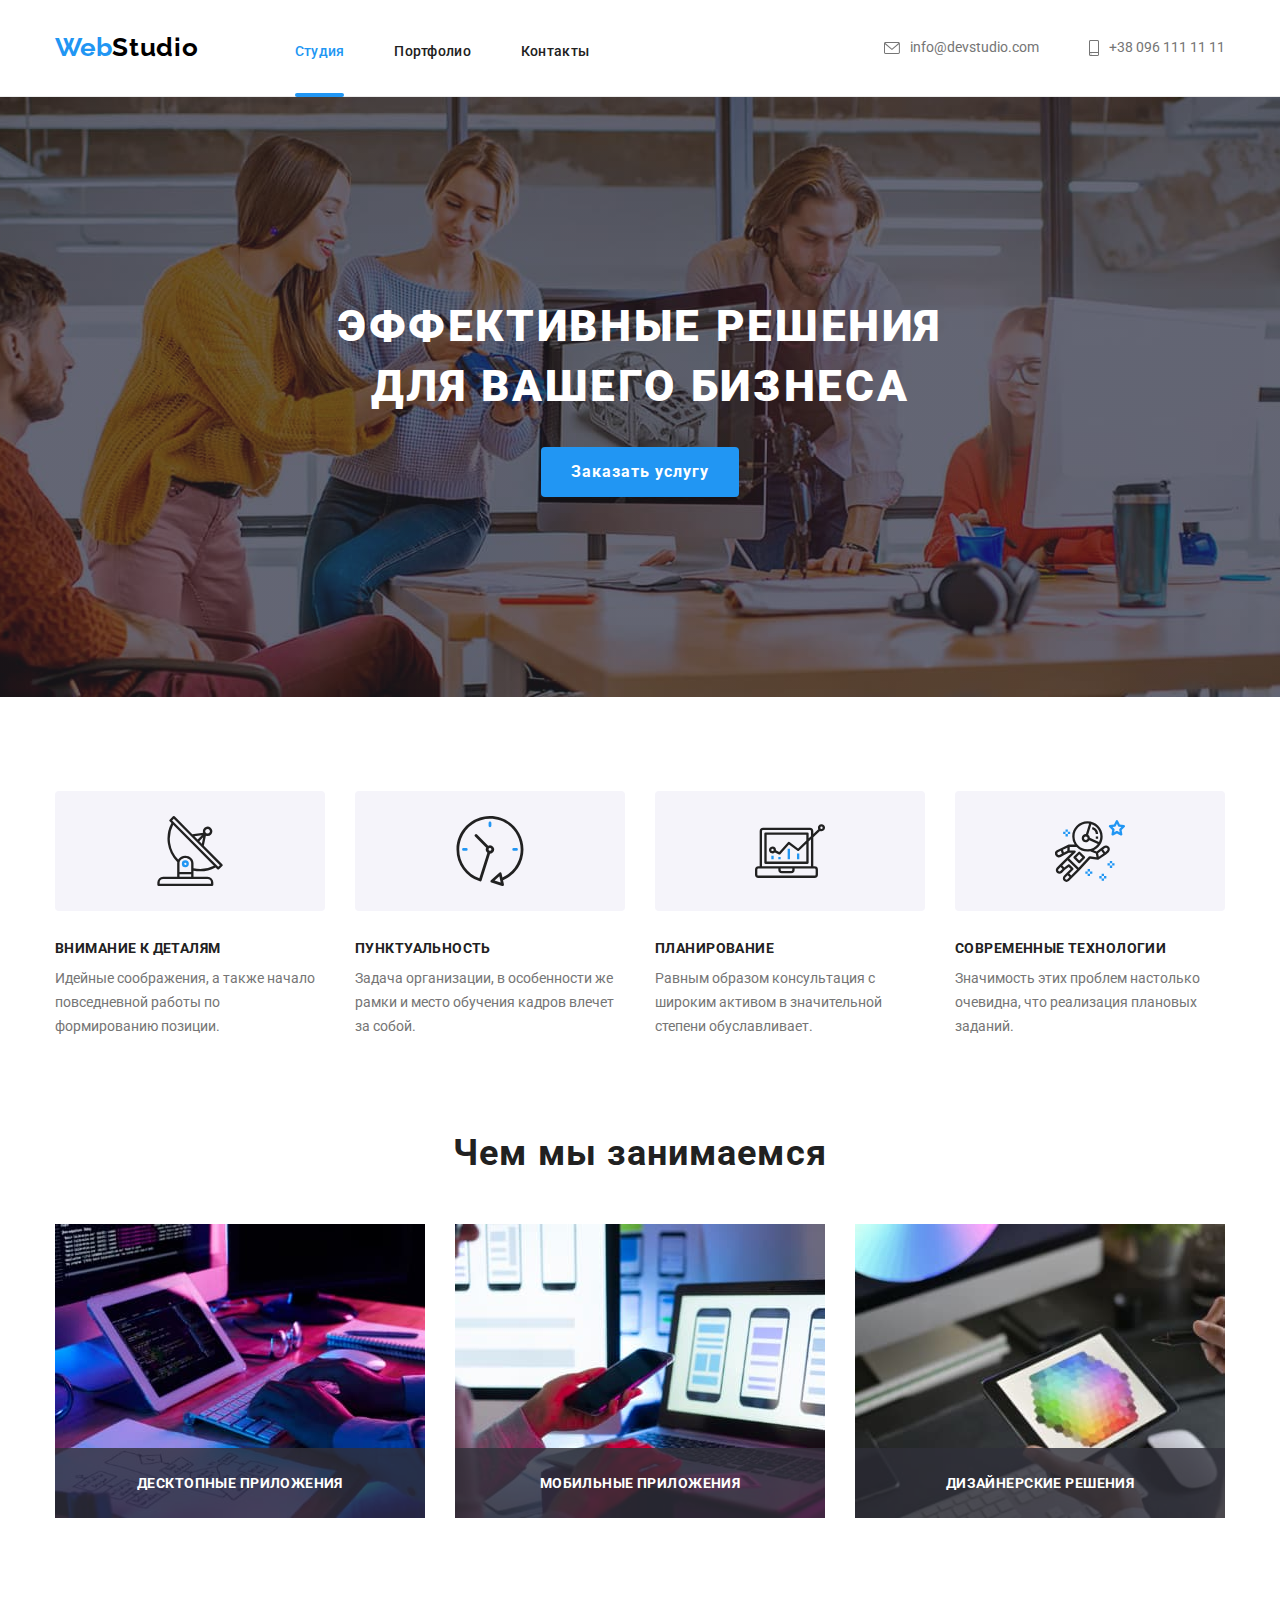
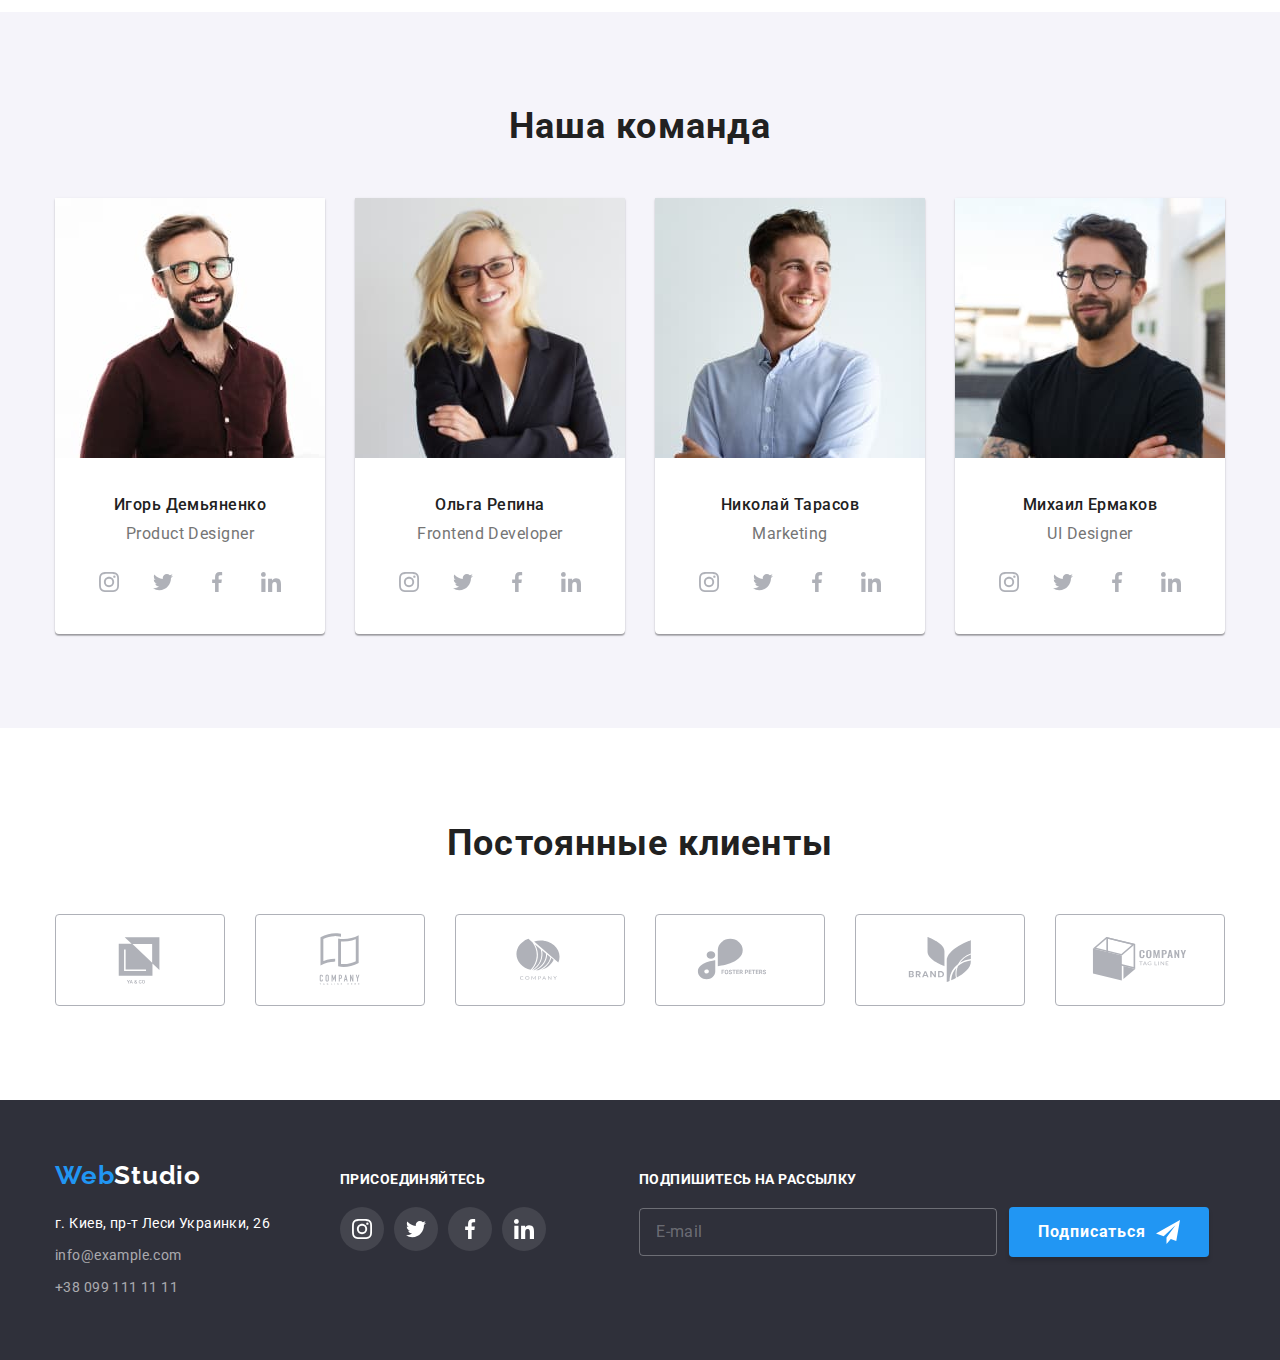
==== index.html @ b368ac1f "copy project" ====
<!DOCTYPE html>
<html lang="ru">
  <head>
    <meta charset="UTF-8" />
    <meta http-equiv="X-UA-Compatible" content="IE=edge" />
    <meta name="viewport" content="width=device-width, initial-scale=1.0" />
    <title>Студия</title>
    <link rel="preconnect" href="https://fonts.gstatic.com">
    <link href="https://fonts.googleapis.com/css2?family=Raleway:wght@700&family=Roboto:wght@400;500;700;900&display=swap" rel="stylesheet">
    <link rel="stylesheet" href="https://cdnjs.cloudflare.com/ajax/libs/modern-normalize/1.0.0/modern-normalize.css">
    <link rel="stylesheet" href="./css/styles.css"/>
  </head>
  <body>
    <!--site header-->
    <header class="page-header">
      <div class="container">
        <nav>
        <a class="logo-header" href="/">Web<span class="logo2">Studio</span></a>

        <ul class="list-pr list menu">
          <li class="menu-item"><a class="class-nav current" href="/">Студия</a></li>
          <li class="menu-item"><a class="class-nav" href="./portfolio.html">Портфолио</a></li>
          <li class="menu-item"><a class="class-nav" href="">Контакты</a></li>
        </ul>
        </nav>
        <ul class="list contacts menu">
          <li class="mail">
          <a class="link contacs-link-icon" href="mailto:info@devstudio.com">
            <svg class="mail-icon" width="16" height="12">
              <use href="./images/sprite.svg#icon-envelope"> </use>
            </svg>
            info@devstudio.com</a>
          </li>
          <li>
          <a class="link contacs-link-icon" href="tel:+380961111111">
            <svg class="tel-icon" width="10" height="16">
              <use href="./images/sprite.svg#icon-phone"> </use>
            </svg>
            +38 096 111 11 11</a>
          </li>
        </ul>
      </div>
    </header>

    <main>
      <section class="main-section">
        
        <div class="container main-title">
            <h1 class="page-title">Эффективные решения для вашего бизнеса</h1>
            <button data-modal-open class="btn" type="button" >Заказать услугу</button>
        </div>

      </section>

      <!--features-->
      <section class="section">
        <div class="container">
          <h2 class="visually-hidden">hidden header</h2>
          <ul class="list features-list">
            <li class="features-list-element">
                  <div class="features-icons">
                    <svg class="features-icons-svg">
                      <use href="./images/sprite.svg#icon-antenna"></use>
                    </svg>
                  </div>      
              <h3 class="features-title">Внимание к деталям</h3>
              <p class="features-title-dscr">
               Идейные соображения, а также начало повседневной работы по
               формированию позиции.
              </p>
            </li>
            <li class="features-list-element">
                  <div class="list features-icons">
                    <svg class="features-icons-svg">
                      <use href="./images/sprite.svg#icon-clock"></use>
                    </svg>
                  </div> 
              <h3 class="features-title">Пунктуальность</h3>
              <p class="features-title-dscr">
                Задача организации, в особенности же рамки и место обучения кадров
                влечет за собой.
              </p>
            </li>
            <li class="features-list-element">
                  <div class="list features-icons">
                    <svg class="features-icons-svg">
                      <use href="./images/sprite.svg#icon-diagram"></use>
                    </svg>
                  </div> 
              <h3 class="features-title">Планирование</h3>
              <p class="features-title-dscr">
                Равным образом консультация с широким активом в значительной
                степени обуславливает.
              </p>
            </li>
            <li class="features-list-element">
                  <div class="list list features-icons">
                    <svg class="features-icons-svg">
                      <use href="./images/sprite.svg#icon-astronaut"></use>
                    </svg>
                  </div> 
              <h3 class="features-title">Современные технологии</h3>
              <p class="features-title-dscr">
                Значимость этих проблем настолько очевидна, что реализация
                плановых заданий.
              </p>
            </li>
          </ul>
        </div>
      </section>

      <!-- #our work -->
      <section class="section-work">
        <div class="container">
          <h2 class="section-title work-title">Чем мы занимаемся</h2>
          <ul class="list about-work">
            <li class="list-work">
            <div class="thumb">
            <img class="work-p"
                src="./images/box1.jpg"
                width="370"
                height="294"
                alt="web разработка"
              />
              <div class="label-work">
              <p class="label">Десктопные приложения</p>
              </div>
            </div>
            </li>
            <li class="list-work">
              <div class="thumb">
              <img
                src="./images/box2.jpg"
                width="370"
                height="294"
                alt="оптимизация сайта под моб. устроиства"
              />
              <div class="label-work">
              <p class="label">Мобильные приложения</p>
              </div>
            </div>
            </li>
            <li class="list-work">
              <div class="thumb">
              <img
                src="./images/box3.jpg"
                width="370"
                height="294"
                alt="web дизайн"
              />
              <div class="label-work">
              <p class="label">Дизайнерские решения</p>
              </div>
              </div>  
            </li>
          </ul>
        </div>  
      </section>

      <!-- our team-->
      <section class="bgn-team section">
        <div class="container">
        <h2 class="section-title team-name">Наша команда</h2>
        <ul class="list team">
          <li class="team-list border-team">
            <img
              src="./images/img.jpg"
              width="270"
              height="260"
              alt="Игорь Демьяненко Product Designer"
            />
            <div class="team-position">
              <h3 class="team-item-name" >Игорь Демьяненко</h3>
              <p class="team-item-position">Product Designer</p>
              <ul class="list social-icon">
                <li class="social-icons-item">
                  <a href="" class="social-icons-link" target="_blank" rel="noopener noreferrer">
                    <svg class="social-icons-svg">
                      <use href="./images/sprite.svg#icon-instagram"></use>
                    </svg>
                  </a>
                </li>
                <li class="social-icons-item">
                 <a href="" class="social-icons-link" target="_blank" rel="noopener noreferrer">
                   <svg class="social-icons-svg">
                     <use href="./images/sprite.svg#icon-twitter"></use>
                   </svg>
                 </a>
                </li>
                <li class="social-icons-item">
                 <a href="" class="social-icons-link" target="_blank" rel="noopener noreferrer">
                   <svg class="social-icons-svg">
                     <use href="./images/sprite.svg#icon-facebook"></use>
                   </svg>
                 </a>
                </li>
                <li class="social-icons-item">
                 <a href="" class="social-icons-link" target="_blank" rel="noopener noreferrer">
                   <svg class="social-icons-svg">
                     <use href="./images/sprite.svg#icon-linkedin"></use>
                   </svg>
                 </a>
                </li>
               </ul>
            </div>  
          </li>
          <li class="team-list border-team">
            <img
              src="./images/img1.jpg"
              width="270"
              height="260"
              alt="Ольга Репина Frontend Developer"
            />
            <div class="team-position">
              <h3 class="team-item-name">Ольга Репина</h3>
              <p class="team-item-position">Frontend Developer</p>
              <ul class="list social-icon">
                <li class="social-icons-item">
                  <a href="" class="social-icons-link" target="_blank" rel="noopener noreferrer">
                    <svg class="social-icons-svg">
                      <use href="./images/sprite.svg#icon-instagram"></use>
                    </svg>
                  </a>
                </li>
                <li class="social-icons-item">
                 <a href="" class="social-icons-link" target="_blank" rel="noopener noreferrer">
                   <svg class="social-icons-svg">
                     <use href="./images/sprite.svg#icon-twitter"></use>
                   </svg>
                 </a>
                </li>
                <li class="social-icons-item">
                 <a href="" class="social-icons-link" target="_blank" rel="noopener noreferrer">
                   <svg class="social-icons-svg">
                     <use href="./images/sprite.svg#icon-facebook"></use>
                   </svg>
                 </a>
                </li>
                <li class="social-icons-item">
                 <a href="" class="social-icons-link" target="_blank" rel="noopener noreferrer">
                   <svg class="social-icons-svg">
                     <use href="./images/sprite.svg#icon-linkedin"></use>
                   </svg>
                 </a>
                </li>
               </ul>
            </div>
          </li>
          <li class="team-list border-team">
            <img
              src="./images/img2.jpg"
              width="270"
              height="260"
              alt="Николай Тарасов Marketing"
            />
            <div class="team-position">
              <h3 class="team-item-name">Николай Тарасов</h3>
              <p class="team-item-position">Marketing</p>
              <ul class="list social-icon">
                <li class="social-icons-item">
                  <a href="" class="social-icons-link" target="_blank" rel="noopener noreferrer">
                    <svg class="social-icons-svg">
                      <use href="./images/sprite.svg#icon-instagram"></use>
                    </svg>
                  </a>
                </li>
                <li class="social-icons-item">
                 <a href="" class="social-icons-link" target="_blank" rel="noopener noreferrer">
                   <svg class="social-icons-svg">
                     <use href="./images/sprite.svg#icon-twitter"></use>
                   </svg>
                 </a>
                </li>
                <li class="social-icons-item">
                 <a href="" class="social-icons-link" target="_blank" rel="noopener noreferrer">
                   <svg class="social-icons-svg">
                     <use href="./images/sprite.svg#icon-facebook"></use>
                   </svg>
                 </a>
                </li>
                <li class="social-icons-item">
                 <a href="" class="social-icons-link" target="_blank" rel="noopener noreferrer">
                   <svg class="social-icons-svg">
                     <use href="./images/sprite.svg#icon-linkedin"></use>
                   </svg>
                 </a>
                </li>
               </ul>
            </div>  
          </li>
          <li class="team-list border-team">
            <img
              src="./images/img3.jpg"
              width="270"
              height="260"
              alt="Михаил Ермаков UI Designer"
            />
            <div class="team-position">
              <h3 class="team-item-name">Михаил Ермаков</h3>
              <p class="team-item-position" >UI Designer</p>
              <ul class="list social-icon">
                <li class="social-icons-item">
                  <a href="" class="social-icons-link" target="_blank" rel="noopener noreferrer">
                    <svg class="social-icons-svg">
                      <use href="./images/sprite.svg#icon-instagram"></use>
                    </svg>
                  </a>
                </li>
                <li class="social-icons-item">
                 <a href="" class="social-icons-link" target="_blank" rel="noopener noreferrer">
                   <svg class="social-icons-svg">
                     <use href="./images/sprite.svg#icon-twitter"></use>
                   </svg>
                 </a>
                </li>
                <li class="social-icons-item">
                 <a href="" class="social-icons-link" target="_blank" rel="noopener noreferrer">
                   <svg class="social-icons-svg">
                     <use href="./images/sprite.svg#icon-facebook"></use>
                   </svg>
                 </a>
                </li>
                <li class="social-icons-item">
                 <a href="" class="social-icons-link" target="_blank" rel="noopener noreferrer">
                   <svg class="social-icons-svg">
                     <use href="./images/sprite.svg#icon-linkedin"></use>
                   </svg>
                 </a>
                </li>
               </ul> 
            </div> 
          </li>
        </ul>
      </div>  
      </section>
      <!--regular customers-->
      <section class="section">
        <div class="container">
          <h4 class="clients-header">Постоянные клиенты</h4>
          <ul class="list customer-icons">
            <li class="customer-icons-item">
              <a href="" class="customer-icons-link" target="_blank" rel="noopener noreferrer">
                <svg class="customer-icons-svg">
                  <use href="./images/sprite.svg#icon-client1"></use>
                </svg>
              </a>
            </li>
            <li class="customer-icons-item">
             <a href="" class="customer-icons-link" target="_blank" rel="noopener noreferrer">
               <svg class="customer-icons-svg">
                 <use href="./images/sprite.svg#icon-client2"></use>
               </svg>
             </a>
            </li>
            <li class="customer-icons-item">
             <a href="" class="customer-icons-link" target="_blank" rel="noopener noreferrer">
               <svg class="customer-icons-svg">
                 <use href="./images/sprite.svg#icon-client3"></use>
               </svg>
             </a>
            </li>
            <li class="customer-icons-item">
             <a href="" class="customer-icons-link" target="_blank" rel="noopener noreferrer">
               <svg class="customer-icons-svg">
                 <use href="./images/sprite.svg#icon-client4"></use>
               </svg>
             </a>
            </li>
            <li class="customer-icons-item">
              <a href="" class="customer-icons-link" target="_blank" rel="noopener noreferrer">
                <svg class="customer-icons-svg">
                  <use href="./images/sprite.svg#icon-client5"></use>
                </svg>
              </a>
             </li>
             <li class="customer-icons-item">
              <a href="" class="customer-icons-link" target="_blank" rel="noopener noreferrer">
                <svg class="customer-icons-svg">
                  <use href="./images/sprite.svg#icon-client6"></use>
                </svg>
              </a>
             </li>
           </ul>
        </div>
      </section>
    </main>

    <footer class="bgn conteiner-footer">
    <div class="container footer-position">
      <div class="container-adress">
        <a class="logo" href="./">Web<span class="logo-footer">Studio</span></a>
        <address class="address address-footer">
          <p class="adress-team">г. Киев, пр-т Леси Украинки, 26</p>
          <ul class="list contacts-item" >
            <li class="mail-footer">
              <a class="link contacts-footer" href="mailto:info@example.com">info@example.com</a>
            </li>
            <li>
              <a class="link contacts-footer" href="tel:+380991111111">+38 099 111 11 11</a>
            </li>  
          </ul>
        </address>
      </div>
      <div class="social-footer-class">
        <h5 class="titel-social-footer">присоединяйтесь</h5>
        <ul class="list footer-social-icons">
          <li class="footer-icons-item">
            <a href="" class="social-footer" target="_blank" rel="noopener noreferrer">
              <svg class="footer-icons">
                <use href="./images/sprite.svg#icon-instagram"></use>
              </svg>
            </a>
          </li>
          <li class="footer-icons-item">
           <a href="" class="social-footer" target="_blank" rel="noopener noreferrer">
             <svg class="footer-icons">
               <use href="./images/sprite.svg#icon-twitter"></use>
             </svg>
           </a>
          </li>
          <li class="footer-icons-item">
           <a href="" class="social-footer" target="_blank" rel="noopener noreferrer">
             <svg class="footer-icons">
               <use href="./images/sprite.svg#icon-facebook"></use>
             </svg>
           </a>
          </li>
          <li class="footer-icons-item">
           <a href="" class="social-footer" target="_blank" rel="noopener noreferrer">
             <svg class="footer-icons">
               <use href="./images/sprite.svg#icon-linkedin"></use>
             </svg>
           </a>
          </li>
        </ul>  
      </div>
      <div class="mailing-position">
        <h6 class="mailing-titel">Подпишитесь на рассылку</h6>
        <form class="mailing-form" action="">
            <input class="mailing-input" type="email" name="modal-input-mail" id="email" placeholder="E-mail">
          <button class="mailing-button" type="submit">Подписаться
            <svg class="mailing-button-icon" >
              <use href="./images/symbol-defs.svg#icon-icon-send" ></use>
            </svg>
          </button>
        </form>
      </div>
      
    </div>
    </footer>

    <!-- модальное окно -->
    <div data-modal class="backdrop is-hidden">
      <div class="modal">
        <button data-modal-close class="botton-close">
          <svg class="icon-modal-close">
            <use href="./images/sprite-modal.svg#icon-close " ></use>
          </svg>
        </button>

        <form class="modal-form" action="#" method="POST" autocomplete="off">
          <h4 class="modal-title">Оставьте свои данные, мы вам перезвоним</h4>

          
          <label class="modal-label" for="name">Имя</label>
          <div class="modal-input-thumb"> 
              <input class="modal-input" type="text" name="modal-input-name" id="name" placeholder=" " />
                  <svg class="modal-icon" width="18" height="18">
                      <use href="./images/sprite-modal.svg#icon-person-modal"></use>
                  </svg>
          </div>
          
          
          <label class="modal-label" for="phone">Телефон</label>
          <div class="modal-input-thumb">  
              <input class="modal-input" type="tel" name="modal-input-phone" id="phone" placeholder=" " />
                  <svg class="modal-icon" width="18" height="18">
                      <use href="./images/sprite-modal.svg#icon-phone-modal"></use>
                  </svg>
          </div>

          
          <label class="modal-label" for="mail">Почта</label>
          <div class="modal-input-thumb">  
              <input class="modal-input" type="email" name="modal-input-mail" id="email" placeholder=" " />
                  <svg class="modal-icon" width="18" height="18">
                      <use href="./images/sprite-modal.svg#icon-email-modal"></use>
                  </svg>
          </div>
          
          <label class="modal-label" for="coment">Комментарий</label>
          <textarea class="modal-input modal-coment-text-area" name="modal-text-area-text" id="coment" placeholder="Введите текст"></textarea>

          <div class="checkbox-wrap">
              
              <label class="modal-label-checkbox">
                  <input class="checkbox-place" type="checkbox" name="checkbox-value" />
                  <span class="checkbox-icon-wrap">
                      <svg class="checkbox-icon" width="16" height="15">
                          <use href="./images/sprite-modal.svg#icon-vector-modal"></use>
                      </svg>
                  </span>
                  
                  Соглашаюсь с рассылкой и принимаю 
                  <a class="modal-link" href="#">Условия договора</a>
              </label>
          </div>
          
          <button class="btn modal-submit-btn" type="submit">Отправить</button>
      </form>
<!--
        <form class="form">
          <h4 class="name-modal name-modal-item">Оставьте свои данные, мы вам перезвоним</h4>
        <div class="form-field">
          <label class="form-label" for="name">Имя</label>
          <span class="icon-modal-position">
          <svg class="icon-modal">
            <use href="./images/sprite-modal.svg#icon-person-modal"></use>
          </svg>
          </span>
          <input class="form-input" type="text" name="name">
        </div>

        <div class="form-field">
          <label class="form-label" for="tel">Телефон</label>
          <span class="icon-modal-position">
            <svg class="icon-modal">
              <use href="./images/sprite-modal.svg#icon-phone-modal"></use>
            </svg>
            </span>
          <input class="form-input" type="tel" name="tel">
        </div>  

        <div class="form-field">
          <label class="form-label" for="email">Почта</label>
            <svg class="icon-modal">
              <use href="./images/sprite-modal.svg#icon-email-modal"></use>
            </svg>
          <input class="form-input" type="email" name="email">
        </div>  

        <div class="form-field form-field-coment">
          <label  class="form-label" for="">Комментарий</label>
          <textarea class="form-input-coment" name="comment" id="comment" cols="30" rows="10" placeholder="Введите текст"></textarea>
        </div>  
        
        <div class="form-field-checkbox">
          <label class="checkbox-label">
          <input class="checkbox" type="checkbox" name="">
          <span class="icon-checkbox">
            <svg class="icon-vector">
              <use href="./images/sprite-modal.svg#icon-Vector-modal"></use>
            </svg>
          </span>
          Соглашаюсь с рассылкой и принимаю <a class="global" href=""> Условия договора </a>
        </label>
        </div>  
          
        <div class="button-modal-position">
          <button class="button-modal" type="submit">Отправить</button>
        </div>  
        </form>
        -->
      </div>
    </div>
    <script src="./js/modal.js"></script>
  </body>
</html>
---- css/styles.css ----
:root {
    --main-text-cl: #212121;
    --accent-cl: #2196F3;
    --grey-dg-text: #757575;
    --title-cl: #FFFFFF;
    --dark-dg: #2F303A;
    --second-bg: #F5F4FA;
    --logo-font: 'Raleway', sans-serif;
    --main-font: 'Roboto', sans-serif;
    --margin-card: 30px;
    --border-color: #EEEEEE;
    --background-main: #C4C4C4;
    --background-maim-color: rgba(47, 48, 58, 0.4);

}

h1, 
h2, 
h3,
h4,
h5,
h6,
p, 
ul   
{
    margin: 0;
    padding: 0;
}

a {
    text-decoration: none;
}

body {
    font-family: var(--main-font);
    font-size: 14px;
    line-height: 1.71;
    color: var(--grey-dg-text)
}

/*hidden header h2*/
.visually-hidden {
    position: absolute;
    clip: rect(1px 1 px 1px 1px);
    clip: rect(1px, 1px 1px, 1px);
    border: 0;
    height: 1px;
    width: 1px;
    overflow: hidden;
}

/* page container */
.container {
    width: 1200px;
    padding-left: 15px;
    padding-right: 15px;
    margin-left: auto;
    margin-right: auto;
}

/* page logo*/
.logo {
    text-decoration: none;
    font-family: var(--logo-font);
    font-weight: bold;
    font-size: 26px;
    line-height: 1.19;
    letter-spacing: 0.03em;
    color: var(--accent-cl);
}

.logo2 {
    font-family: var(--logo-font);
    font-weight: bold;
    font-size: 26px;
    line-height: 1.19;
    letter-spacing: 0.03em;
    color: #000000;
}

/* stying site navigation */
.class-nav {
    color: inherit;
    text-decoration: none;
    font-family: var(--main-font);
    font-weight: 500;
    line-height: 1.14px;
    letter-spacing: 0.02em;
    color: var(--main-text-cl);
    transition-duration: 250ms;
    transition-timing-function: cubic-bezier(0.4, 0, 0.2, 1);
}

.class-nav:hover,
.class-nav:focus {
    color: var(--accent-cl)
}

.current {
    color: var(--accent-cl)
}
.link {
    color: inherit;
    text-decoration: none;
    transition-duration: 250ms;
    transition-timing-function: cubic-bezier(0.4, 0, 0.2, 1);
}

.link:hover,
.link:focus {
    color: var(--accent-cl)
}

.list {
    list-style: none;
}

.address {
    font-style: inherit;
    margin-top: 20px;
}

/* first page button "Заказать услугу" */
.btn {
  /* bg */
    background: var(--accent-cl);
    box-shadow: 0px 4px 4px rgba(0, 0, 0, 0.15);
    border-radius: 4px;
    font-family: var(--main-font);
    font-style: normal;
    font-weight: bold;
    font-size: 16px;
    line-height: 1.87;
    border: none;
    letter-spacing: 0.06em;
    padding: 10px 30px;
    color: var(--title-cl);
    cursor: pointer;
    border: 0;
}

/* dark background pages */
.bgn {
    background-color: var(--dark-dg);
    width: auto;
    height: auto;
}

/* main section */
.main-section {
    background-color: var(--background-main);
    background-image: linear-gradient(to right, var(--background-maim-color), var(--background-maim-color)), url("../images/img-main.jpeg");
    background-repeat: no-repeat;
    background-position: center;
    text-align: center;
}

.main-title {
    height: 600px;
    max-width: 1600px;
    margin-left: auto;
    margin-right: auto;
    display: flex;
    flex-direction: column;
    justify-content: center;
    align-items: center;
    padding-left: 15px;
    padding-right: 15px;
}

.page-title {
    margin-right: auto;
    margin-left: auto;
    margin-top: 0px;
    margin-bottom: 30px;
    max-width: 696px;
    font-family: var(--main-font);
    font-weight: 900;
    font-size: 44px;
    line-height: 1.36;
    letter-spacing: 0.06em;
    text-transform: uppercase;
    color: var(--title-cl);
}

/* модальное окно */
.backdrop {
    position: fixed;
    top: 0;
    left: 0;
    width: 100%;
    height: 100%;
    background-color: rgba(0, 0, 0, 0.2);

    transition-duration: 250ms;
    transition-timing-function: cubic-bezier(0.4, 0, 0.2, 1);
}

.is-hidden {
    visibility: hidden;
    opacity: 0;
    pointer-events: none;

} 


.modal {
    position: absolute;
    width: 528px;
    height: 581px;
    top: 50%;
    left: 50%;
    transform: translate(-50%, -50%);
    background-color: var(--title-cl);
    padding: 40px;

    box-shadow: 0px 1px 3px rgba(0, 0, 0, 0.12), 0px 1px 1px rgba(0, 0, 0, 0.14), 0px 2px 1px rgba(0, 0, 0, 0.2);
    border-radius: 4px;

} 

.botton-close {
    position: absolute;
    top: 8px;
    right: 8px;
    padding: 0;  
    background-color: transparent;

    display: flex;
    align-items: center;
    justify-content: center;
    width: 30px;
    height: 30px;
    border: 1px solid rgba(0, 0, 0, 0.1);
    border-radius: 50%;
}

.icon-modal-close {
    width: 18px;
    height: 18px;
}

.doing {
    width: auto;
    height: 386px;
    padding-left: 0px;
    padding-right: 0px;
    margin-left: auto;
    margin-right: auto;
}

/* our work */
.section-work {
    padding-bottom: 94px;
}

.about-work {
    display: flex;
    flex-wrap: wrap;
    margin-left: -30px;
    margin-top: -30px;
}

.list-work {
    display: block;
    margin-left: 30px;
    margin-top: 30px;
    flex-basis: calc((100% - 3 *30px) / 3);
}

/*  */
.section-title {
    text-align: center;
    margin-bottom: 50px;
    font-family: var(--main-font);
    font-weight: bold;
    font-size: 36px;
    line-height: 1.16;
    letter-spacing: 0.03em;
    color: var(--main-text-cl);
}

.team {
    display: flex;
    flex-wrap: wrap;
    margin-left: -30px;
}

.team-list {
    margin-left: 30px;
    flex-basis: calc((100% - 4 * 30px) / 4);
}

.bgn-team {
    background-color: var(--second-bg); 
}

.social-icon {
    display: inline-flex;
}

.social-icons-svg {
    width: 20px;
    height: 20px;
    fill: #AFB1B8;
    transition-duration: 250ms;
    transition-timing-function: cubic-bezier(0.4, 0, 0.2, 1);
}

.social-icons-link {
    display: flex;
    align-items: center;
    justify-content: center;
    width: 44px;
    height: 44px;
    border-radius: 50%;
    background-color: var(--title-cl);
    transition-duration: 250ms;
    transition-timing-function: cubic-bezier(0.4, 0, 0.2, 1);
}

.social-icons-link:hover,
.social-icons-link:focus {
    background-color: var(--accent-cl);
}

.social-icons-link:hover .social-icons-svg,
.social-icons-link:focus .social-icons-svg {
    fill: var(--title-cl);
}

.social-icons-item:not(:last-child) {
    margin-right: 10px;
}

.team-item-name {
    margin-bottom: 10px;
    font-family: var(--main-font);
    font-weight: 500;
    font-size: 16px;
    line-height: 1.18;
    letter-spacing: 0.03em;
    color: var(--main-text-cl);
}

.team-item-position {
    margin-bottom: 16px;
    font-family: var(--main-font);
    font-weight: normal;
    font-size: 16px;
    line-height: 1.18;
    letter-spacing: 0.03em;
}

.team-position {
    padding: 30px 32px;
    text-align: center;
}

.border-team {
    text-align: center;
    background: var(--title-cl);
    box-shadow: 0px 1px 3px rgba(0, 0, 0, 0.12), 0px 1px 1px rgba(0, 0, 0, 0.14), 0px 2px 1px rgba(0, 0, 0, 0.2);
    border-radius: 0px 0px 4px 4px;
}

/*regular customers*/
.clients-header {
    margin-bottom: 50px;
    font-family: var(--main-font);
    font-weight: bold;
    font-size: 36px;
    line-height: 42px;
    text-align: center;
    letter-spacing: 0.03em;
    color: var(--main-text-cl);
}

.customer-icons {
    display: inline-flex;
}

.customer-icons-item:not(:last-child) {
    margin-right: 30px;
}

.customer-icons-link:hover .customer-icons-svg,
.customer-icons-link:focus .customer-icons-svg {
    fill: var(--accent-cl);
}

.customer-icons-link:hover,
.customer-icons-link:focus {
    border: 1px solid var(--accent-cl);
    border-radius: 4px;
}

.customer-icons-link {
    display: flex;
    align-items: center;
    justify-content: center;
    width: 170px;
    height: 92px;
   
    border: 1px solid #AFB1B8;
    box-sizing: border-box;
    border-radius: 4px;
    transition-duration: 250ms;
    transition-timing-function: cubic-bezier(0.4, 0, 0.2, 1);
}

.customer-icons-svg {
    width: 106px;
    height: 60px;
    fill: #AFB1B8;
    transition-duration: 250ms;
    transition-timing-function: cubic-bezier(0.4, 0, 0.2, 1);
}

.dark-bg {
    background-color: var(--dark-dg);
}

.logo-footer {
    font-family: var(--logo-font);
    font-weight: bold;
    font-size: 26px;
    line-height: 1.19;
    letter-spacing: 0.03em;
    color: var(--title-cl);
}

.address-footer {
    font-weight: normal;
    line-height: 1.71;
    letter-spacing: 0.03em;
    color: var(--title-cl);
}

.adress-team {
    margin-bottom: 8px;
}

.contacts-footer {
    line-height: 1.71;
    letter-spacing: 0.03em;
    color: rgba(255, 255, 255, 0.6)
}

.social-footer:hover,
.social-footer:focus {
background-color: var(--accent-cl);
border-radius: 50%;
}

.mail-footer {
    margin-bottom: 8px;
}

.mail-icon {
    fill: currentColor;
    margin-right: 10px;
    
}

.contacts-item {
    display: inline;
    margin-left: 0px;
    margin-top: 8px;
}

.contacs-link-icon {
    display: flex;
    align-items: center;
}

.tel-icon {
    fill: currentColor;
    margin-right: 10px;
}

/*footer social*/
.titel-social-footer {
    font-family: var(--main-font);
    margin-bottom: 20px;
    font-weight: bold;
    font-size: 14px;
    line-height: 16px;
    letter-spacing: 0.03em;
    text-transform: uppercase;

    color: var(--title-cl);
}

.social-footer-class {
    margin-right: 93px;
}
.social-footer {
    display: flex;
    align-items: center;
    justify-content: center;
    width: 44px;
    height: 44px;
    border-radius: 50%;
    background-color: rgba(255, 255, 255, 0.1);
    transition-duration: 250ms;
    transition-timing-function: cubic-bezier(0.4, 0, 0.2, 1);
}

.social-footer:hover {
    background-color: var(--accent-cl);
}

.social-footer:hover .footer-icons,
.social-footer:focus .social-icons {
    fill: var(--title-cl);
}

.footer-social-icons {
    display: inline-flex;
}

.footer-icons-item:not(:last-child) {
    margin-right: 10px;
}

.footer-icons {
    width: 20px;
    height: 20px;
    fill: var(--title-cl);
}

.price {
    font-family: var(--main-font);
    font-weight: bold;
    font-size: 18px;
    line-height: 2;
    letter-spacing: 0.06em;
    color: var(--main-text-cl);
}

.list-p {
    font-family: var(--main-font);
    font-weight: normal;
    font-size: 16px;
    line-height: 1.87;
    letter-spacing: 0.03em;
    color: var(--grey-dg-text);
}

/* page portfolio*/

/* Buttons: page "Portfolio"*/
.btn-page-two {
    display: flex;
    margin-bottom: 50px;
    padding-left: 0px;
    justify-content: center;
}
 
.btn-filter {
    padding: 6px 22px;
    font-family: var(--main-font);
    font-weight: 500;
    font-size: 16px;
    line-height: 1.62;
    text-align: center;
    background-color: var(--second-bg);
    color: var(--main-text-cl);
    border: none;
    outline: none;
    border-radius: 4px;
    transition-duration: 250ms;
    transition-timing-function: cubic-bezier(0.4, 0, 0.2, 1);
}

.btn-filter:hover,
.btn-filter:focus {
    color: var(--title-cl);
    background-color: var(--accent-cl);
    cursor: pointer;
    box-shadow: 0px 3px 1px rgba(0, 0, 0, 0.1), 0px 1px 2px rgba(0, 0, 0, 0.08), 0px 2px 2px rgba(0, 0, 0, 0.12);
    filter: drop-shadow(0px 4px 4px rgba(0, 0, 0, 0.25));
}

.btn-item:not(:last-child) {
    margin-right: 8px;
}

/* navugation site menu */

.page-header {
    padding-top: 32px;
    padding-bottom: 32px;
    border-bottom: 1px solid #ECECEC;
}

.page-header .container {
    display: flex;
    align-items: center;
    justify-content: space-between;
}

.logo-header {
    display: inline-block;
    margin-right: 93px;

    text-decoration: none;
    font-family: var(--logo-font);
    font-weight: bold;
    font-size: 26px;
    line-height: 1.19;

    color: var(--accent-cl);
}

.menu {
    display: inline-flex;
}

.menu-item:not(:last-child) {
    margin-right: 50px;
}

.mail {
    margin-right: 50px;
}

.section {
    padding-top: 94px;
    padding-bottom: 94px;
}

/* portfolio list */
.card-set {
    display: flex;
    flex-wrap: wrap;
    margin-left: -30px;
    margin-top: -30px;
  }
.shadow {
    display: block;
    transition-duration: 250ms;
    transition-timing-function: cubic-bezier(0.4, 0, 0.2, 1);
}
.shadow:hover,
.shadow:focus
 {
    box-shadow: 0px 1px 1px rgba(0, 0, 0, 0.12), 0px 4px 4px rgba(0, 0, 0, 0.06), 1px 4px 6px rgba(0, 0, 0, 0.16);
  }

.item {
    margin-left: 30px;
    margin-top: 30px;
    flex-basis: calc((100% - 3 *30px) / 3);
  } 

.galery-list-container {
    padding: 20px 24px;
    background: var(--title-cl);
    border: 1px solid var(--border-color);
    box-sizing: border-box;
}

.img {
    display: block;
    max-width: 100%;
    height: auto;
}   

.conteiner-footer {
    padding-top: 60px;
    padding-bottom: 60px;
}
.container-adress {
    margin-right: 70px;
}

.footer-position {
    display: flex;
    align-items: baseline;
}

.flex {
    display: flex;
    justify-content: start;
}

/*features*/
.features-list {
    display: flex;
    padding-left: 0px;
  }
.features-list > .features-list-element:not(:last-child) {
    flex-basis: calc((100% - 4 * var(--margin-card)) / 4);
    margin-right: var(--margin-card);
  }

  .features-title {
    font-family: var(--main-font);
    font-style: bold;
    min-width: 270px;
    margin-top: 30px;
    margin-bottom: 10px;
    font-size: 14px;
    line-height: 1.14;
    letter-spacing: 0.03em;
    text-transform: uppercase;
    color: var(--main-text-cl);
  }
  .features-title-dscr {
    min-width: 270px;
    font-size: 14px;
    line-height: 1.71;
  }
.features-icons {
    width: 270px;
    height: 120px;
    display: flex;
    align-items: center;
    justify-content: center;
    background: var(--second-bg);
    border-radius: 4px;
}

.features-icons-svg {
    width: 70px;
    height: 70px;
}

 /**/

.box {
    position: relative;
    display: flex;
    overflow: hidden;


  }
  
  .overlay {
    position: absolute;
    display: flex;
    align-items: center;
    top: 0;
    left: 0;
    width: 100%;
    height: 100%;


    transform: translateY(100%);
    transition-duration: 250ms;
    transition-timing-function: cubic-bezier(0.4, 0, 0.2, 1);

    background-color: rgba(33, 150, 243, 0.9);
  }

.shadow:hover .overlay,
.shadow:focus .overlay {
  transform: translateY(0);
}
  .overlay .text-hover {
    padding: 63px 24px;
    font-family: var(--main-font);
    font-size: 18px;
    line-height: 1.56%px;
    letter-spacing: 0.03em;

    color: #FFFFFF;
  }

 

  /*подчеркивание меню навигации*/
.class-nav {
    position: relative;
}

.class-nav::after,
.current::after {
    content: "";
    display: block;
    position: absolute;
    margin-top: 29px;
    width: 100%;
    height: 4px;
    background-color: var(--accent-cl);
    border-radius: 2px;
  }

  .class-nav::after {
    opacity: 0;
  }

  .current::after {
      opacity: 1;
  }

  /*подпись секции "Чем мы занимаемся"*/
.thumb {
    position: relative;
    height: 294px;
}

.label {
    font-family: var(--main-font);
    font-weight: bold;
    font-size: 14px;
    line-height: 16px;

    letter-spacing: 0.03em;
    text-transform: uppercase;
    
    color: var(--title-cl);
  }

  .label-work {

    position: absolute;
    bottom: 0;

    display: flex;
    align-items: center;
    justify-content: center;

    width: 370px;
    height: 70px;

    background-color: rgba(47, 48, 58, 0.8);
  }



  /**/

.button-modal {
    width: 200px;
    height: 50px;
    background: #188CE8;
    box-shadow: 0px 4px 4px rgba(0, 0, 0, 0.15);
    border-radius: 4px;
    border: none;

    font-family: var(--main-font);
    font-weight: bold;
    font-size: 16px;
    line-height: 30px;
    /* identical to box height, or 187% */
    letter-spacing: 0.06em;

    color: #FFFFFF;   
    cursor: pointer;
}

.button-modal-position {
    display: flex;
    justify-content: center;

    
}


.botton-close:hover .icon-modal-close,
.botton-close:focus .icon-modal-close {
    fill: var(--accent-cl);
    cursor: pointer;
    
}

.mailing-titel {
    margin-bottom: 20px;

    font-family: Roboto;
    font-weight: bold;
    font-size: 14px;
    line-height: 16px;
    letter-spacing: 0.03em;
    text-transform: uppercase;
    color: #FFFFFF;
}
    
.mailing-input {
    margin: 0;
    margin-right: 12px;
    padding: 15px 16px 15px 16px;
    min-width: 358px;
    border: 1px solid rgba(255, 255, 255, 0.3);
    border-radius: 4px;
    outline: none;
    background-color: transparent;
    color: rgba(255, 255, 255, 0.3);
}

.mailing-input::placeholder {

    font-family: Roboto;
    font-size: 16px;
    line-height: 1.25%px;
    letter-spacing: 0.03em;
    color: rgba(255, 255, 255, 0.3);
}

.mailing-button {
    display: flex;
    align-items: center;
    justify-content: center;

    font-family: Roboto;
    font-style: normal;
    font-weight: bold;
    font-size: 16px;
    line-height: 1.87%;    
    letter-spacing: 0.06em;
    color: #FFFFFF;

    width: 200px;
    height: 50px;

    background-color: #2196F3;
    box-shadow: 0px 4px 4px rgba(0, 0, 0, 0.15);
    border-radius: 4px;
    border: none;
    cursor: pointer;
}

.mailing-button-icon {
    margin-left: 10px;
    width: 24px;
    height: 24px;
    fill: var(--title-cl);
}

.mailing-form {
    display: flex;
    align-items: center;
}
/* ??? */

  .modal-form {
    display: flex;
    flex-direction: column;
  }
  .modal-title {
    margin-bottom: 12px;
    font-weight: 700;
    font-size: 20px;
    line-height: 1.15;
    text-align: center;
    color: #212121;
  }
  .modal-label {
    margin-bottom: 4px;
    font-weight: 500;
    font-size: 12px;
    line-height: 1.16;
    letter-spacing: 0.01em;
  }
  .modal-input-thumb {
    position: relative;
    margin-bottom: 10px;
  }
  .modal-input {
    width: 100%;
    padding: 11px 12px 11px 42px;
    border: 1px solid rgba(33, 33, 33, 0.2);  
    border-radius: 4px;
    outline: none;
    transition: border 250ms cubic-bezier(0.4, 0, 0.2, 1);
    color: #212121;

  }
  .modal-coment-text-area {
    width: 100%;
    height: 120px;
    padding: 12px 16px 12px 16px;
    margin-bottom: 20px;
    resize: none;
    transition: border 250ms cubic-bezier(0.4, 0, 0.2, 1);
  }
  .modal-coment-text-area::placeholder {
    font-weight: 500;
    font-size: 12px;
    line-height: 1.16;
    letter-spacing: 0.01em;
    color: rgba(117, 117, 117, 0.5);
  }
  .modal-input:focus,
  .modal-coment-text-area:focus {
    border: 1px solid #2196F3;
  }
  .modal-input:focus + .modal-icon {
    fill:#2196F3;
    
  }
  .modal-icon {
    position: absolute;
    top: 50%;
    left: 12px;
    transform: translateY(-50%);
    fill: #212121;
    transition: fill 250ms cubic-bezier(0.4, 0, 0.2, 1);
  }
  
  .checkbox-wrap {
    display: flex;
    justify-content: center;
    align-items: center;
    margin-bottom: 30px;
  }
  .modal-label-checkbox {
    display: flex;
    align-items: center;
    font-weight: 500;
    font-size: 14px;
    line-height: 1.71;
  }
  .modal-link {
    margin-left: 5px;
    color: #2196F3;
  }
  .checkbox-place {
    -webkit-appearance: none;
    -moz-appearance: none;
    appearance: none;
    position: absolute;
  }
  .checkbox-place:checked + .checkbox-icon-wrap {
    background-color: #2196F3;
    border: 2px solid #2196F3;
  }
  .checkbox-place:checked:focus + .checkbox-icon-wrap {
    background-color: #2196F3;
    border: 2px solid #2196F3;
  }
  .checkbox-place:focus + .checkbox-icon-wrap {
    border: 2px solid #000000;
  }
  
  .checkbox-icon-wrap{
    position: relative;
    display: inline-block;
    width: 16px;
    height: 15px;
    margin-right: 7px;
    background-color: #FFFFFF;
    border: 2px solid #212121;
    border-radius: 2px;
    transition: background-color 250ms cubic-bezier(0.4, 0, 0.2, 1), 
    border 250ms cubic-bezier(0.4, 0, 0.2, 1);
  }
  
  .checkbox-icon {
    position: absolute;
    width: 15px;
    height: 14px;
    top: 50%;
    left: 50%;
    transform: translate(-50%, -50%);
    fill: #ffffff;
    stroke: #ffffff;
  }
  .modal-submit-btn {
    margin-right: auto;
    margin-left: auto;
  }
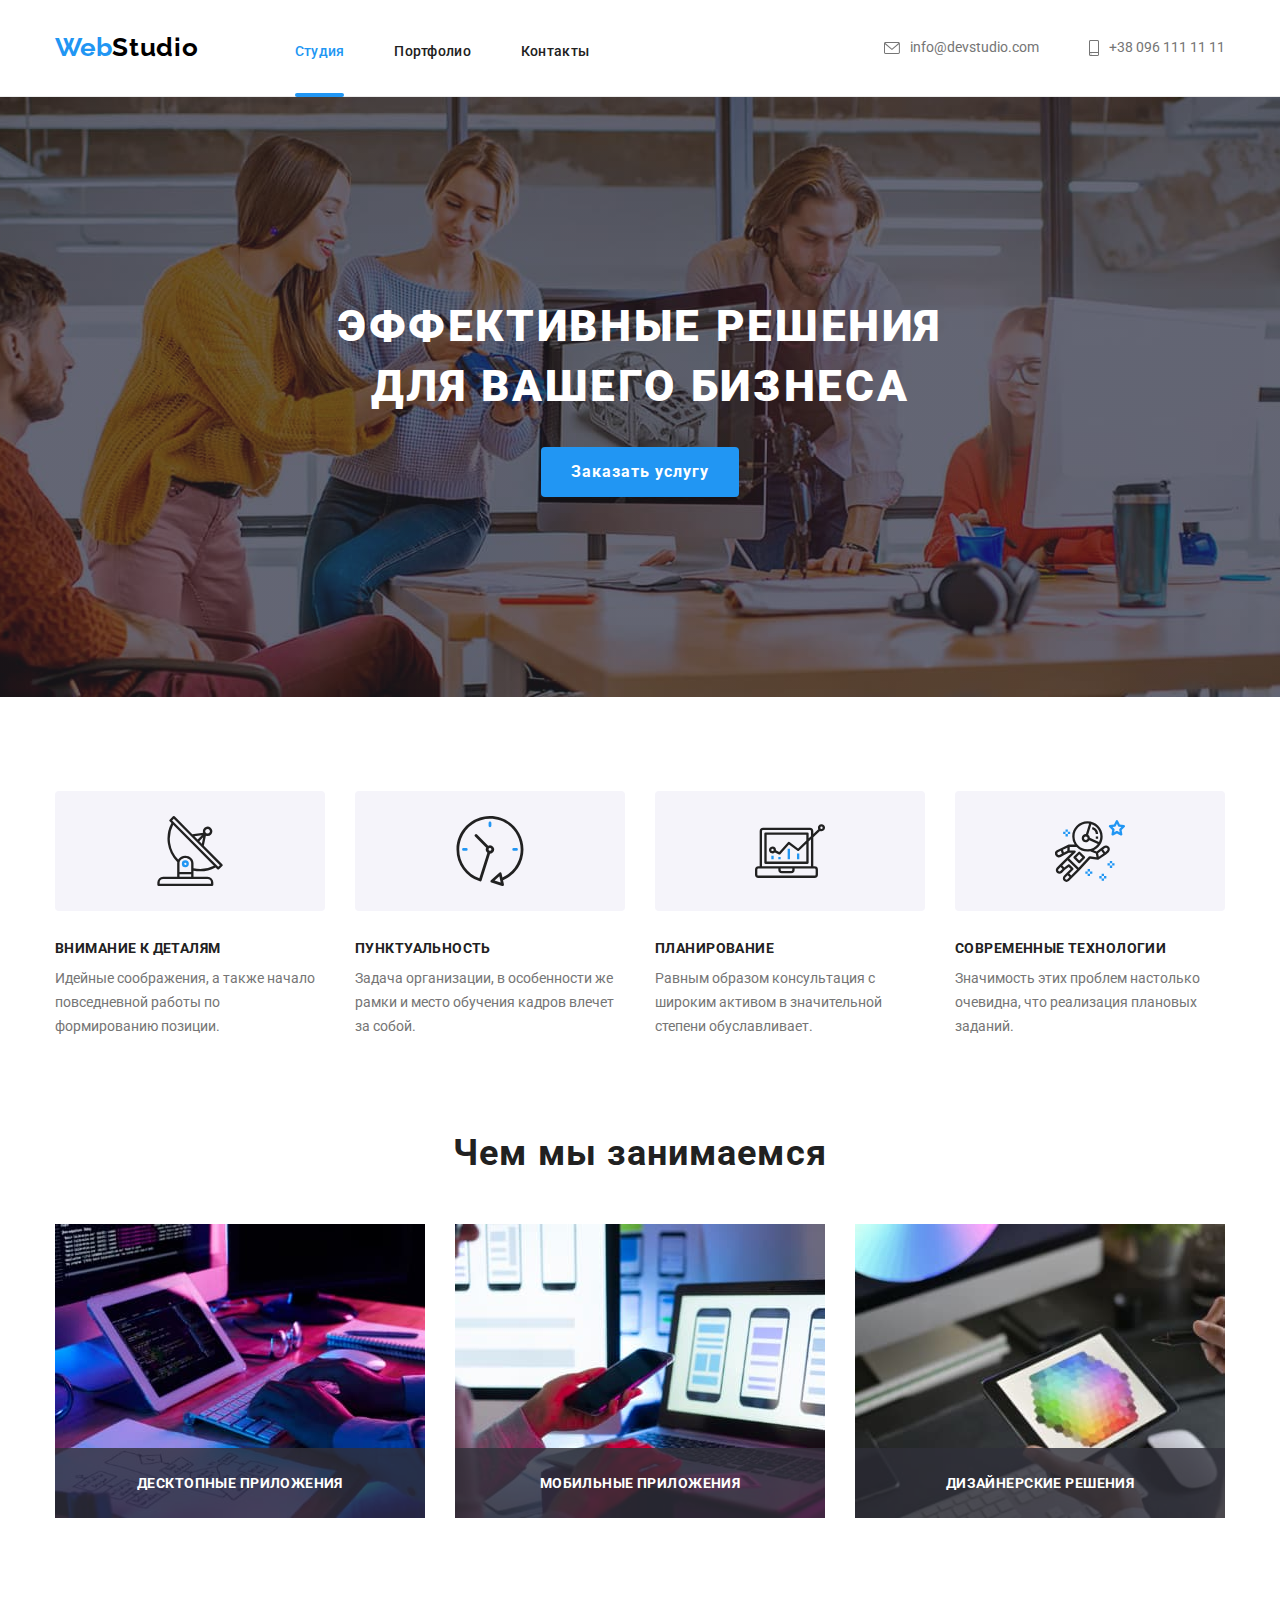
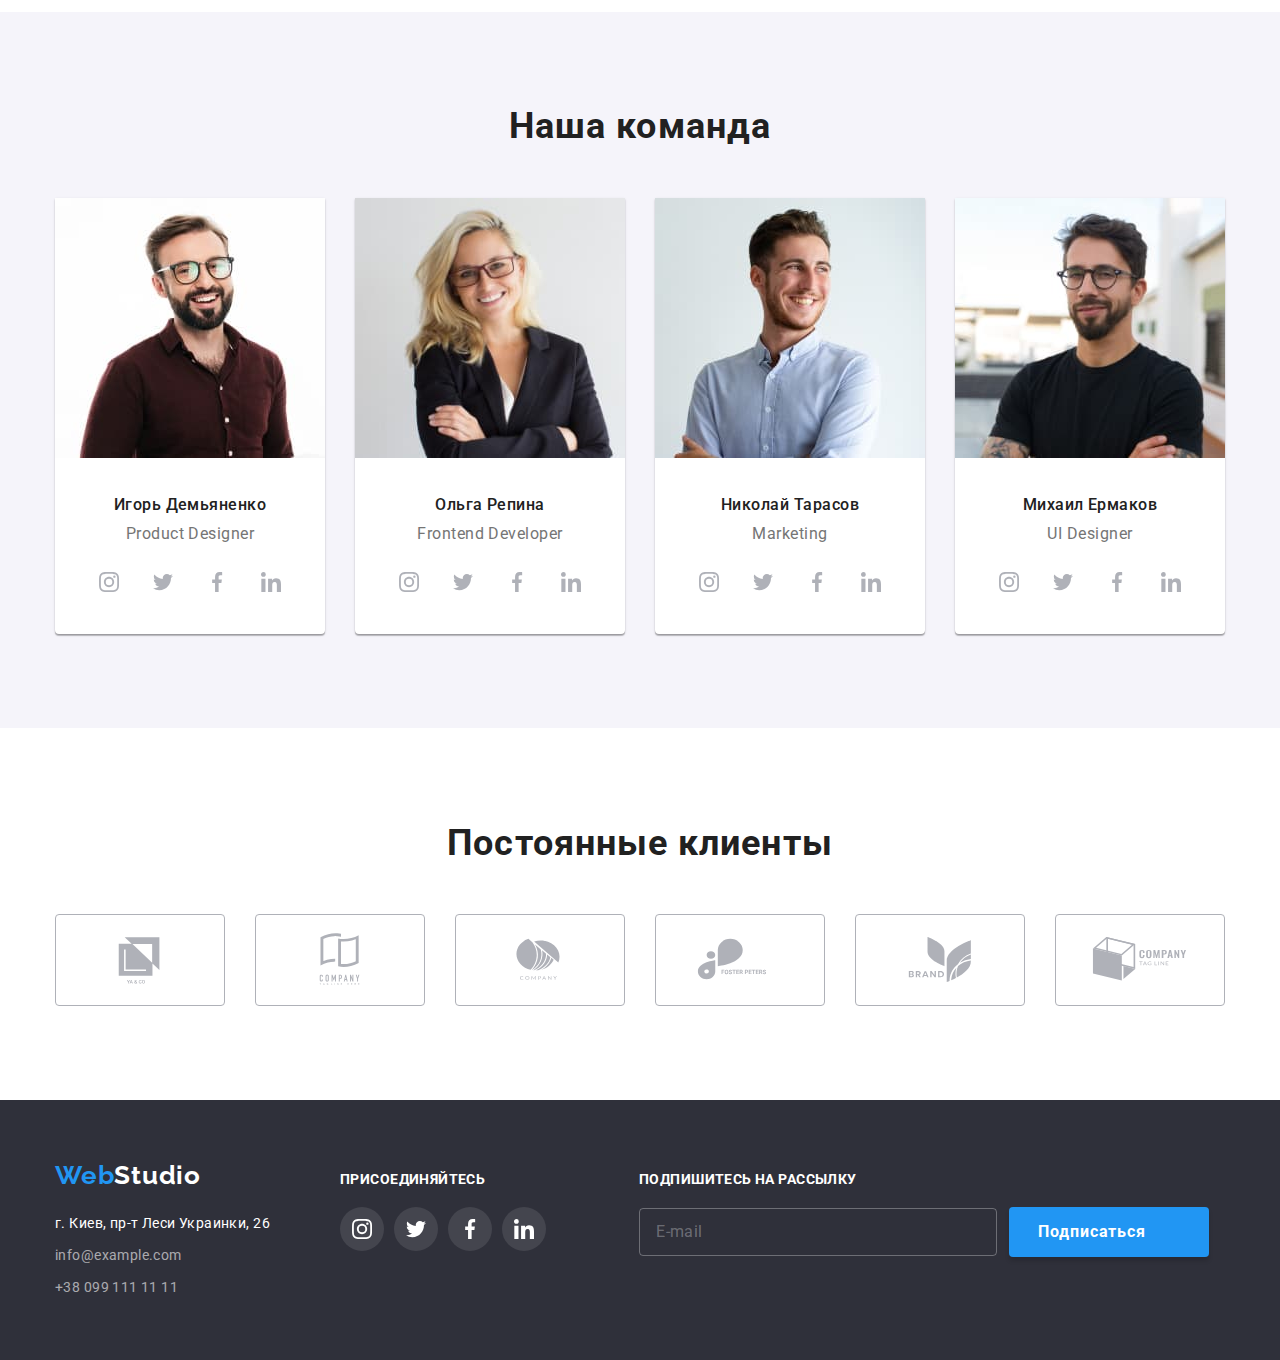
==== commit f65f7549: "commit" ====
--- a/index.html
+++ b/index.html
@@ -436,7 +436,7 @@
       </div>
       <div class="mailing-position">
         <h6 class="mailing-titel">Подпишитесь на рассылку</h6>
-        <form class="mailing-form" action="">
+        <form class="mailing-form">
             <input class="mailing-input" type="email" name="modal-input-mail" id="email" placeholder="E-mail">
           <button class="mailing-button" type="submit">Подписаться
             <svg class="mailing-button-icon" >
@@ -480,9 +480,9 @@
           </div>
 
           
-          <label class="modal-label" for="mail">Почта</label>
+          <label class="modal-label" for="email">Почта</label>
           <div class="modal-input-thumb">  
-              <input class="modal-input" type="email" name="modal-input-mail" id="email" placeholder=" " />
+              <input class="modal-input" type="email" name="modal-input-mail"/>
                   <svg class="modal-icon" width="18" height="18">
                       <use href="./images/sprite-modal.svg#icon-email-modal"></use>
                   </svg>
@@ -496,9 +496,11 @@
               <label class="modal-label-checkbox">
                   <input class="checkbox-place" type="checkbox" name="checkbox-value" />
                   <span class="checkbox-icon-wrap">
+                  <!--
                       <svg class="checkbox-icon" width="16" height="15">
-                          <use href="./images/sprite-modal.svg#icon-vector-modal"></use>
+                          <use href=></use>
                       </svg>
+                    -->
                   </span>
                   
                   Соглашаюсь с рассылкой и принимаю 
@@ -508,59 +510,7 @@
           
           <button class="btn modal-submit-btn" type="submit">Отправить</button>
       </form>
-<!--
-        <form class="form">
-          <h4 class="name-modal name-modal-item">Оставьте свои данные, мы вам перезвоним</h4>
-        <div class="form-field">
-          <label class="form-label" for="name">Имя</label>
-          <span class="icon-modal-position">
-          <svg class="icon-modal">
-            <use href="./images/sprite-modal.svg#icon-person-modal"></use>
-          </svg>
-          </span>
-          <input class="form-input" type="text" name="name">
-        </div>
-
-        <div class="form-field">
-          <label class="form-label" for="tel">Телефон</label>
-          <span class="icon-modal-position">
-            <svg class="icon-modal">
-              <use href="./images/sprite-modal.svg#icon-phone-modal"></use>
-            </svg>
-            </span>
-          <input class="form-input" type="tel" name="tel">
-        </div>  
-
-        <div class="form-field">
-          <label class="form-label" for="email">Почта</label>
-            <svg class="icon-modal">
-              <use href="./images/sprite-modal.svg#icon-email-modal"></use>
-            </svg>
-          <input class="form-input" type="email" name="email">
-        </div>  
-
-        <div class="form-field form-field-coment">
-          <label  class="form-label" for="">Комментарий</label>
-          <textarea class="form-input-coment" name="comment" id="comment" cols="30" rows="10" placeholder="Введите текст"></textarea>
-        </div>  
-        
-        <div class="form-field-checkbox">
-          <label class="checkbox-label">
-          <input class="checkbox" type="checkbox" name="">
-          <span class="icon-checkbox">
-            <svg class="icon-vector">
-              <use href="./images/sprite-modal.svg#icon-Vector-modal"></use>
-            </svg>
-          </span>
-          Соглашаюсь с рассылкой и принимаю <a class="global" href=""> Условия договора </a>
-        </label>
-        </div>  
-          
-        <div class="button-modal-position">
-          <button class="button-modal" type="submit">Отправить</button>
-        </div>  
-        </form>
-        -->
+
       </div>
     </div>
     <script src="./js/modal.js"></script>
--- a/css/styles.css
+++ b/css/styles.css
@@ -1019,11 +1019,24 @@
     color: #2196F3;
   }
   .checkbox-place {
-    -webkit-appearance: none;
-    -moz-appearance: none;
-    appearance: none;
     position: absolute;
-  }
+    width: 1px;
+    height: 1px;
+    overflow: hidden;
+    clip: rect(0 0 0 0 );
+  
+  }
+/*
+  .checkbox-icon-wrap {
+      position: absolute;
+      margin-left: -1.2em;
+      width: 16px;
+      height: 15px;
+      background-image: url("data:image/svg+xml,%3Csvg width='16' height='15' viewBox='0 0 16 15' fill='none' xmlns='http://www.w3.org/2000/svg'%3E%3Cpath d='M14.2222 1.66667V13.3333H1.77778V1.66667H14.2222ZM14.2222 0H1.77778C0.8 0 0 0.75 0 1.66667V13.3333C0 14.25 0.8 15 1.77778 15H14.2222C15.2 15 16 14.25 16 13.3333V1.66667C16 0.75 15.2 0 14.2222 0Z' fill='%23212121'/%3E%3C/svg%3E%0A");
+  }
+  */ 
+
+   
   .checkbox-place:checked + .checkbox-icon-wrap {
     background-color: #2196F3;
     border: 2px solid #2196F3;
@@ -1031,9 +1044,10 @@
   .checkbox-place:checked:focus + .checkbox-icon-wrap {
     background-color: #2196F3;
     border: 2px solid #2196F3;
+    
   }
   .checkbox-place:focus + .checkbox-icon-wrap {
-    border: 2px solid #000000;
+    border: 2px solid #2196F3;
   }
   
   .checkbox-icon-wrap{
@@ -1047,6 +1061,7 @@
     border-radius: 2px;
     transition: background-color 250ms cubic-bezier(0.4, 0, 0.2, 1), 
     border 250ms cubic-bezier(0.4, 0, 0.2, 1);
+    background-image: url("data:image/svg+xml,%3Csvg width='13' height='10' viewBox='0 0 13 10' fill='none' xmlns='http://www.w3.org/2000/svg'%3E%3Cpath d='M1.95703 4.75166L1.88825 4.68604L1.81923 4.75141L0.93123 5.59258L0.854858 5.66492L0.930974 5.73753L4.42671 9.07236L4.49574 9.1382L4.56476 9.07236L12.069 1.91352L12.1449 1.84116L12.069 1.76881L11.1873 0.927644L11.1183 0.861826L11.0493 0.927611L4.49577 7.17353L1.95703 4.75166Z' fill='white' stroke='white' stroke-width='0.2'/%3E%3C/svg%3E%0A");
   }
   
   .checkbox-icon {
@@ -1059,10 +1074,13 @@
     fill: #ffffff;
     stroke: #ffffff;
   }
+
+
   .modal-submit-btn {
     margin-right: auto;
     margin-left: auto;
   }
   
   
+  
   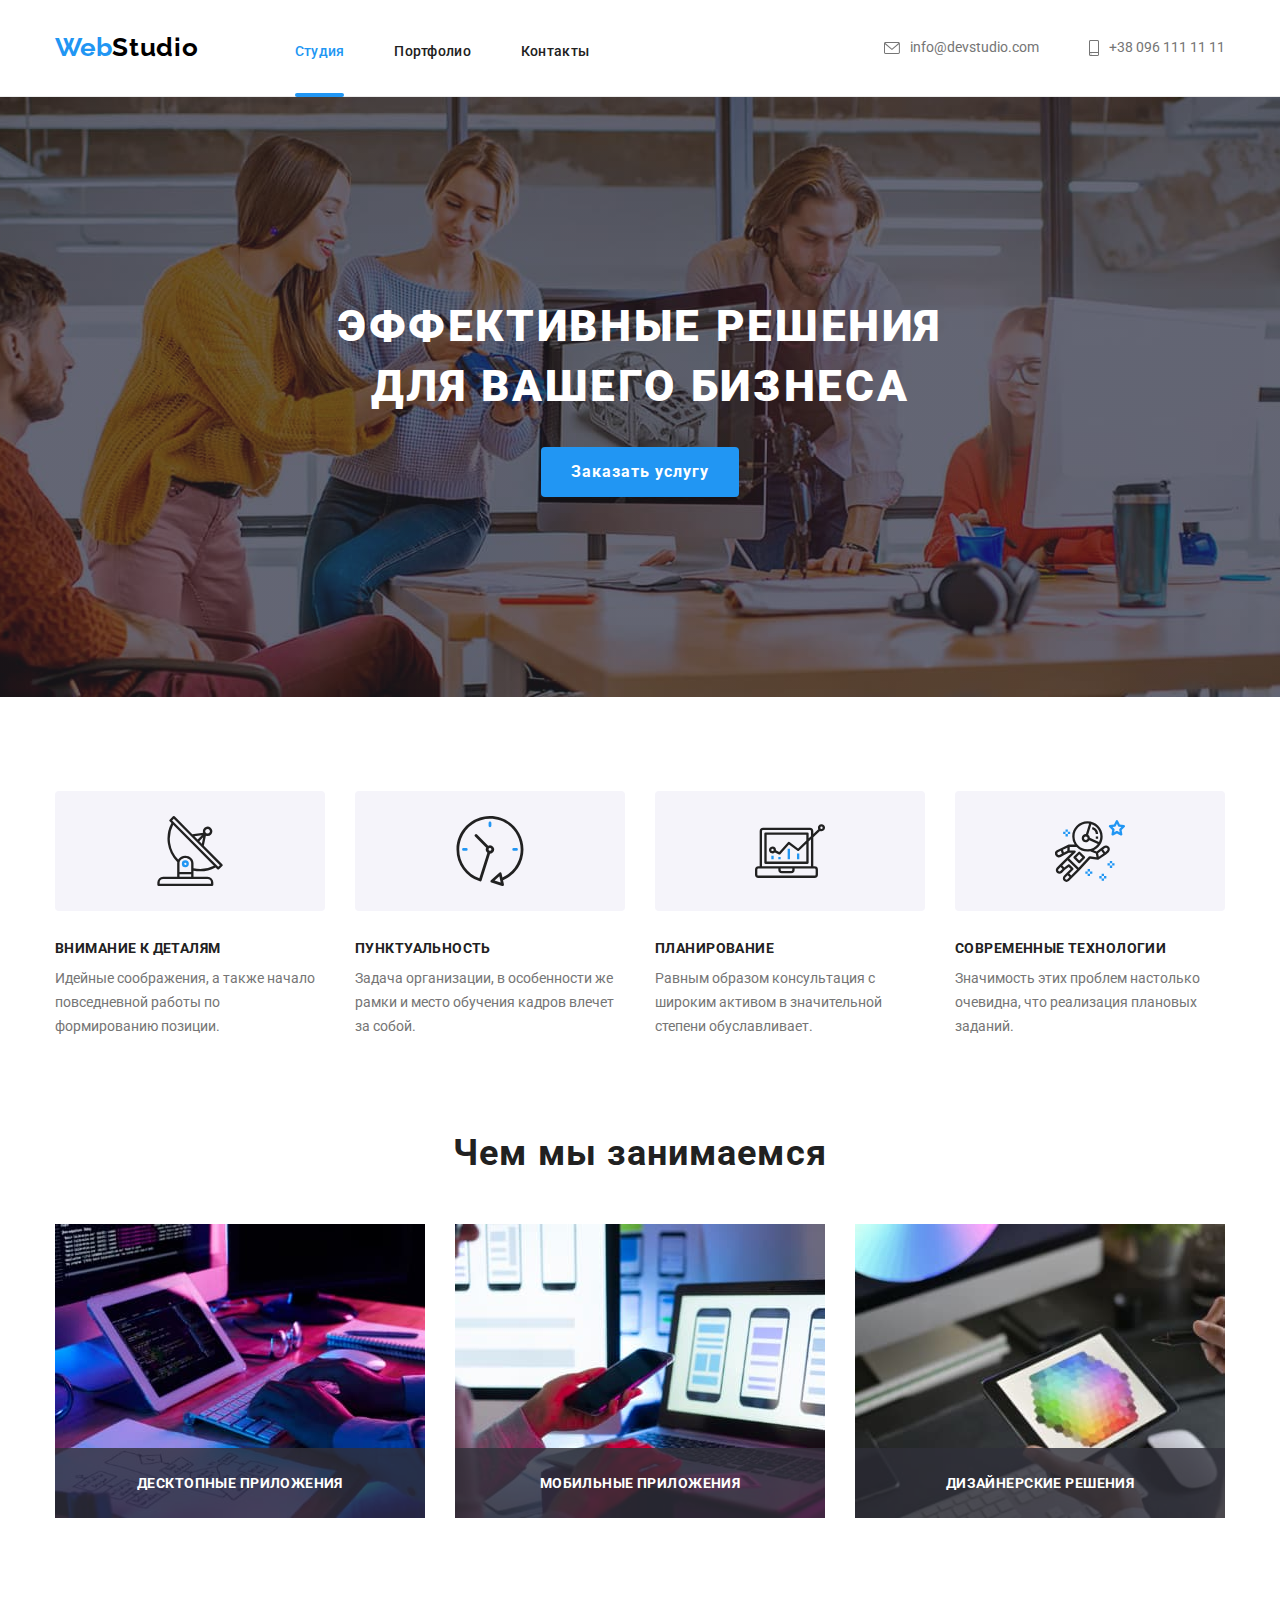
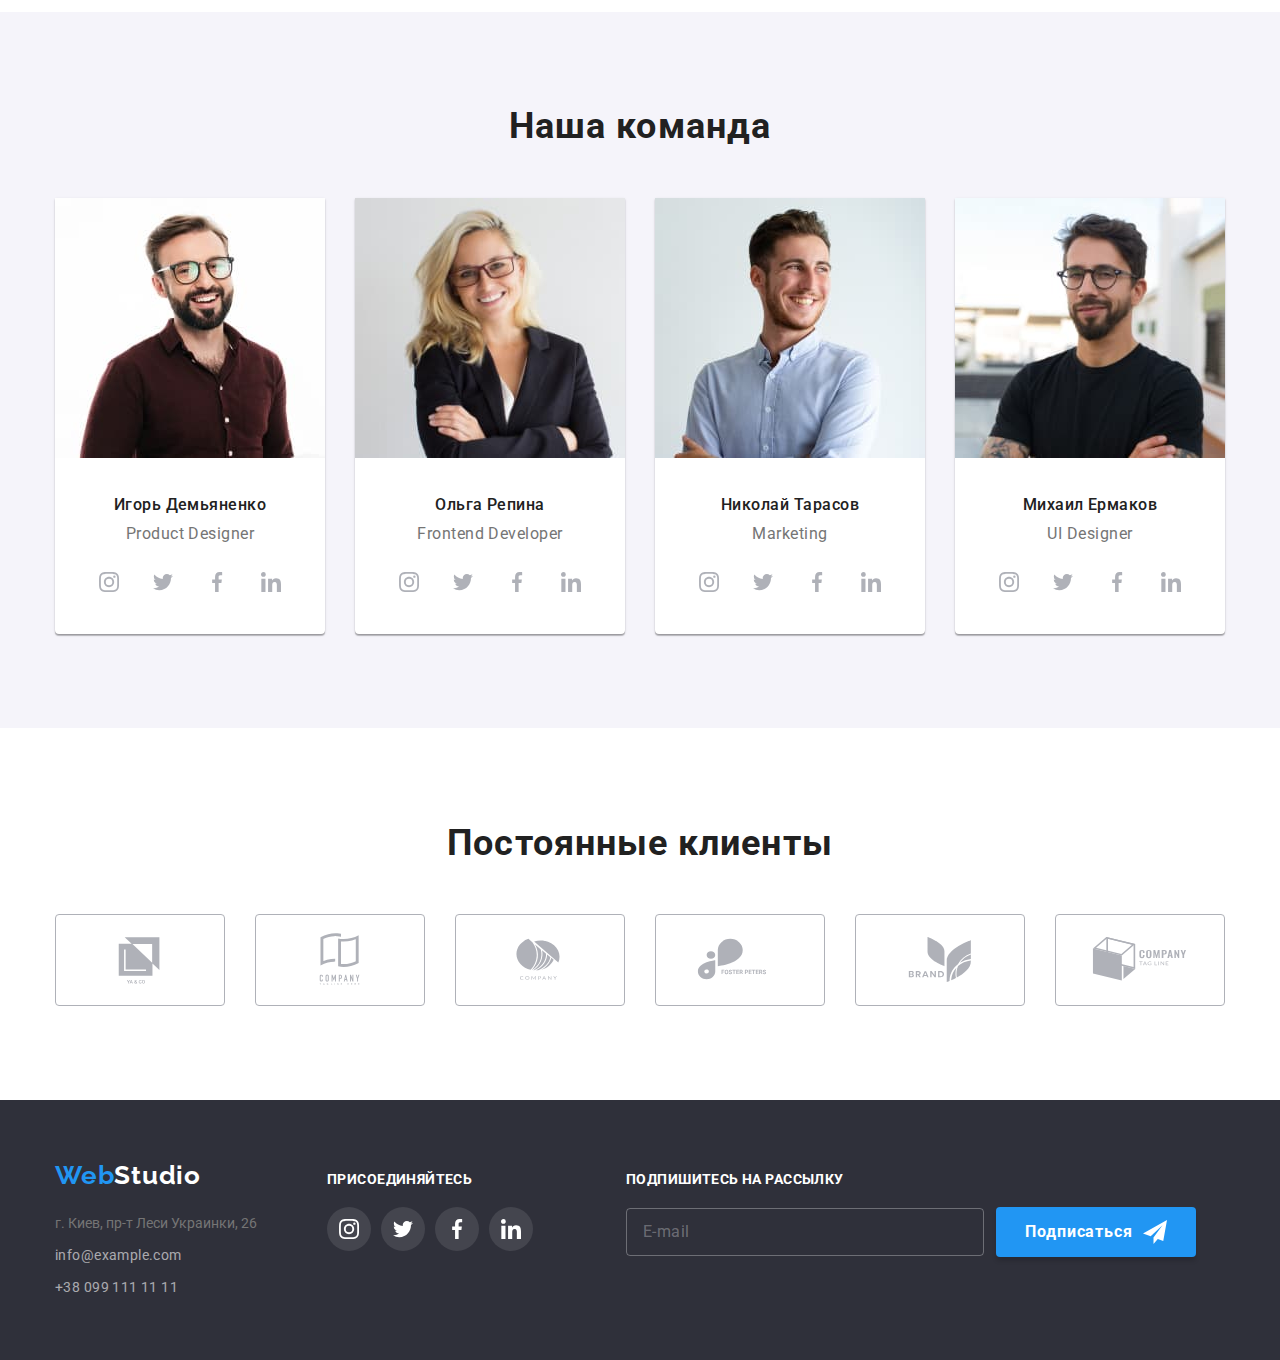
==== commit 54d81d99: "BEM" ====
--- a/index.html
+++ b/index.html
@@ -11,31 +11,28 @@
     <link rel="stylesheet" href="./css/styles.css"/>
   </head>
   <body>
-    <!--site header-->
-    <header class="page-header">
+    <!-- навигация сайта -->
+    <header class="header">
       <div class="container">
         <nav>
-        <a class="logo-header" href="/">Web<span class="logo2">Studio</span></a>
-
-        <ul class="list-pr list menu">
-          <li class="menu-item"><a class="class-nav current" href="/">Студия</a></li>
-          <li class="menu-item"><a class="class-nav" href="./portfolio.html">Портфолио</a></li>
-          <li class="menu-item"><a class="class-nav" href="">Контакты</a></li>
-        </ul>
+          <a class="header__logo" href="/">Web<span class="header__logo2">Studio</span></a>
+          <ul class="nav">
+            <li class="nav__item"><a class="nav__link nav__link--current" href="/">Студия</a></li>
+            <li class="nav__item"><a class="nav__link" href="./portfolio.html">Портфолио</a></li>
+            <li class="nav__item"><a class="nav__link" href="">Контакты</a></li>
+          </ul>
         </nav>
-        <ul class="list contacts menu">
-          <li class="mail">
-          <a class="link contacs-link-icon" href="mailto:info@devstudio.com">
-            <svg class="mail-icon" width="16" height="12">
-              <use href="./images/sprite.svg#icon-envelope"> </use>
-            </svg>
+        <ul class="nav">
+          <li class="nav__list">
+            <a class="nav__contacts-link" href="mailto:info@devstudio.com">
+              <svg class="nav__contacts-icon" width="16" height="12">
+              <use href="./images/sprite.svg#icon-envelope"> </use></svg>
             info@devstudio.com</a>
           </li>
           <li>
-          <a class="link contacs-link-icon" href="tel:+380961111111">
-            <svg class="tel-icon" width="10" height="16">
-              <use href="./images/sprite.svg#icon-phone"> </use>
-            </svg>
+          <a class="nav__contacts-link" href="tel:+380961111111">
+            <svg class="nav__contacts-icon" width="10" height="16">
+              <use href="./images/sprite.svg#icon-phone"> </use></svg>
             +38 096 111 11 11</a>
           </li>
         </ul>
@@ -56,7 +53,7 @@
       <section class="section">
         <div class="container">
           <h2 class="visually-hidden">hidden header</h2>
-          <ul class="list features-list">
+          <ul class="features-list">
             <li class="features-list-element">
                   <div class="features-icons">
                     <svg class="features-icons-svg">
@@ -70,7 +67,7 @@
               </p>
             </li>
             <li class="features-list-element">
-                  <div class="list features-icons">
+                  <div class="features-icons">
                     <svg class="features-icons-svg">
                       <use href="./images/sprite.svg#icon-clock"></use>
                     </svg>
@@ -82,7 +79,7 @@
               </p>
             </li>
             <li class="features-list-element">
-                  <div class="list features-icons">
+                  <div class="features-icons">
                     <svg class="features-icons-svg">
                       <use href="./images/sprite.svg#icon-diagram"></use>
                     </svg>
@@ -94,7 +91,7 @@
               </p>
             </li>
             <li class="features-list-element">
-                  <div class="list list features-icons">
+                  <div class="features-icons">
                     <svg class="features-icons-svg">
                       <use href="./images/sprite.svg#icon-astronaut"></use>
                     </svg>
@@ -113,7 +110,7 @@
       <section class="section-work">
         <div class="container">
           <h2 class="section-title work-title">Чем мы занимаемся</h2>
-          <ul class="list about-work">
+          <ul class="about-work">
             <li class="list-work">
             <div class="thumb">
             <img class="work-p"
@@ -161,7 +158,7 @@
       <section class="bgn-team section">
         <div class="container">
         <h2 class="section-title team-name">Наша команда</h2>
-        <ul class="list team">
+        <ul class="team">
           <li class="team-list border-team">
             <img
               src="./images/img.jpg"
@@ -172,7 +169,7 @@
             <div class="team-position">
               <h3 class="team-item-name" >Игорь Демьяненко</h3>
               <p class="team-item-position">Product Designer</p>
-              <ul class="list social-icon">
+              <ul class="social-icon">
                 <li class="social-icons-item">
                   <a href="" class="social-icons-link" target="_blank" rel="noopener noreferrer">
                     <svg class="social-icons-svg">
@@ -214,7 +211,7 @@
             <div class="team-position">
               <h3 class="team-item-name">Ольга Репина</h3>
               <p class="team-item-position">Frontend Developer</p>
-              <ul class="list social-icon">
+              <ul class="social-icon">
                 <li class="social-icons-item">
                   <a href="" class="social-icons-link" target="_blank" rel="noopener noreferrer">
                     <svg class="social-icons-svg">
@@ -256,7 +253,7 @@
             <div class="team-position">
               <h3 class="team-item-name">Николай Тарасов</h3>
               <p class="team-item-position">Marketing</p>
-              <ul class="list social-icon">
+              <ul class="social-icon">
                 <li class="social-icons-item">
                   <a href="" class="social-icons-link" target="_blank" rel="noopener noreferrer">
                     <svg class="social-icons-svg">
@@ -298,7 +295,7 @@
             <div class="team-position">
               <h3 class="team-item-name">Михаил Ермаков</h3>
               <p class="team-item-position" >UI Designer</p>
-              <ul class="list social-icon">
+              <ul class="social-icon">
                 <li class="social-icons-item">
                   <a href="" class="social-icons-link" target="_blank" rel="noopener noreferrer">
                     <svg class="social-icons-svg">
@@ -337,7 +334,7 @@
       <section class="section">
         <div class="container">
           <h4 class="clients-header">Постоянные клиенты</h4>
-          <ul class="list customer-icons">
+          <ul class="customer-icons">
             <li class="customer-icons-item">
               <a href="" class="customer-icons-link" target="_blank" rel="noopener noreferrer">
                 <svg class="customer-icons-svg">
@@ -385,62 +382,62 @@
       </section>
     </main>
 
-    <footer class="bgn conteiner-footer">
-    <div class="container footer-position">
-      <div class="container-adress">
-        <a class="logo" href="./">Web<span class="logo-footer">Studio</span></a>
-        <address class="address address-footer">
-          <p class="adress-team">г. Киев, пр-т Леси Украинки, 26</p>
-          <ul class="list contacts-item" >
-            <li class="mail-footer">
-              <a class="link contacts-footer" href="mailto:info@example.com">info@example.com</a>
+    <footer class="footer">
+    <div class="footer__box">
+      <div class="footer__address-area">
+        <a class="footer__logo" href="./">Web<span class="footer__logo2">Studio</span></a>
+        <address class="footer__address-wrap">
+          <p class="footer__address">г. Киев, пр-т Леси Украинки, 26</p>
+          <ul class="footer__list" >
+            <li class="footer__item">
+              <a class="footer__link" href="mailto:info@example.com">info@example.com</a>
             </li>
             <li>
-              <a class="link contacts-footer" href="tel:+380991111111">+38 099 111 11 11</a>
+              <a class="footer__link" href="tel:+380991111111">+38 099 111 11 11</a>
             </li>  
           </ul>
         </address>
       </div>
-      <div class="social-footer-class">
-        <h5 class="titel-social-footer">присоединяйтесь</h5>
-        <ul class="list footer-social-icons">
-          <li class="footer-icons-item">
-            <a href="" class="social-footer" target="_blank" rel="noopener noreferrer">
-              <svg class="footer-icons">
+      <div class="footer__social">
+        <h5 class="footer__social-text">присоединяйтесь</h5>
+        <ul class="footer__social-list">
+          <li class="footer__social-item">
+            <a class="footer__social-link" href="" target="_blank" rel="noopener noreferrer">
+              <svg class="footer__social-icon">
                 <use href="./images/sprite.svg#icon-instagram"></use>
               </svg>
             </a>
           </li>
-          <li class="footer-icons-item">
-           <a href="" class="social-footer" target="_blank" rel="noopener noreferrer">
-             <svg class="footer-icons">
+          <li class="footer__social-item">
+           <a href="" class="footer__social-link" target="_blank" rel="noopener noreferrer">
+             <svg class="footer__social-icon">
                <use href="./images/sprite.svg#icon-twitter"></use>
              </svg>
            </a>
           </li>
-          <li class="footer-icons-item">
-           <a href="" class="social-footer" target="_blank" rel="noopener noreferrer">
-             <svg class="footer-icons">
+          <li class="footer__social-item">
+           <a href="" class="footer__social-link" target="_blank" rel="noopener noreferrer">
+             <svg class="footer__social-icon">
                <use href="./images/sprite.svg#icon-facebook"></use>
              </svg>
            </a>
           </li>
-          <li class="footer-icons-item">
-           <a href="" class="social-footer" target="_blank" rel="noopener noreferrer">
-             <svg class="footer-icons">
+          <li class="footer__social-item">
+           <a href="" class="footer__social-link" target="_blank" rel="noopener noreferrer">
+             <svg class="footer__social-icon">
                <use href="./images/sprite.svg#icon-linkedin"></use>
              </svg>
            </a>
           </li>
         </ul>  
       </div>
-      <div class="mailing-position">
-        <h6 class="mailing-titel">Подпишитесь на рассылку</h6>
-        <form class="mailing-form">
-            <input class="mailing-input" type="email" name="modal-input-mail" id="email" placeholder="E-mail">
-          <button class="mailing-button" type="submit">Подписаться
-            <svg class="mailing-button-icon" >
-              <use href="./images/symbol-defs.svg#icon-icon-send" ></use>
+      <div>
+        <h6 class="footer__label">Подпишитесь на рассылку</h6>
+        <form class="footer__form">
+            <input class="footer__input" type="email" name="modal-input-mail" id="email" placeholder="E-mail">
+          <button class="footer__btn" type="submit">Подписаться
+            <svg class="footer__btn-icon" >
+              <use href="./images/symbol-defs.svg#icon-icon-send"></use>
             </svg>
           </button>
         </form>
--- a/css/styles.css
+++ b/css/styles.css
@@ -1,1086 +1,1055 @@
 :root {
-    --main-text-cl: #212121;
-    --accent-cl: #2196F3;
-    --grey-dg-text: #757575;
-    --title-cl: #FFFFFF;
-    --dark-dg: #2F303A;
-    --second-bg: #F5F4FA;
-    --logo-font: 'Raleway', sans-serif;
-    --main-font: 'Roboto', sans-serif;
-    --margin-card: 30px;
-    --border-color: #EEEEEE;
-    --background-main: #C4C4C4;
-    --background-maim-color: rgba(47, 48, 58, 0.4);
-
-}
-
-h1, 
-h2, 
+  --main-text-cl: #212121;
+  --accent-cl: #2196f3;
+  --grey-dg-text: #757575;
+  --title-cl: #ffffff;
+  --dark-dg: #2f303a;
+  --second-bg: #f5f4fa;
+  --logo-font: "Raleway", sans-serif;
+  --main-font: "Roboto", sans-serif;
+  --margin-card: 30px;
+  --border-color: #eeeeee;
+  --background-main: #c4c4c4;
+  --background-maim-color: rgba(47, 48, 58, 0.4);
+}
+
+h1,
+h2,
 h3,
 h4,
 h5,
 h6,
-p, 
-ul   
-{
-    margin: 0;
-    padding: 0;
+p,
+ul {
+  margin: 0;
+  padding: 0;
 }
 
 a {
-    text-decoration: none;
+  text-decoration: none;
 }
 
 body {
-    font-family: var(--main-font);
-    font-size: 14px;
-    line-height: 1.71;
-    color: var(--grey-dg-text)
+  font-family: var(--main-font);
+  font-size: 14px;
+  line-height: 1.71;
+  color: var(--grey-dg-text);
+}
+
+.header__nav,
+.features__box,
+.occupations__box,
+.team__box,
+.clients__box,
+.footer__box,
+.galery__box {
+  width: 1200px;
+  padding-left: 15px;
+  padding-right: 15px;
+  margin-left: auto;
+  margin-right: auto;
+}
+
+/* навигация сайта */
+
+.header {
+  padding-top: 32px;
+  padding-bottom: 32px;
+  border-bottom: 1px solid #ececec;
+}
+
+.header .container {
+  display: flex;
+  align-items: center;
+  justify-content: space-between;
+}
+
+.header__logo {
+  display: inline-block;
+  margin-right: 93px;
+  text-decoration: none;
+  font-family: var(--logo-font);
+  font-weight: bold;
+  font-size: 26px;
+  line-height: 1.19;
+  color: var(--accent-cl);
+}
+
+.nav {
+  display: inline-flex;
+  list-style: none;
+}
+
+.nav__item:not(:last-child) {
+  margin-right: 50px;
+}
+
+.nav__list {
+  margin-right: 50px;
+}
+
+.header__logo2 {
+  font-family: var(--logo-font);
+  font-weight: bold;
+  font-size: 26px;
+  line-height: 1.19;
+  letter-spacing: 0.03em;
+  color: #000000;
+}
+
+.nav__link {
+  color: inherit;
+  text-decoration: none;
+  font-family: var(--main-font);
+  font-weight: 500;
+  line-height: 1.14px;
+  letter-spacing: 0.02em;
+  color: var(--main-text-cl);
+  transition-duration: 250ms;
+  transition-timing-function: cubic-bezier(0.4, 0, 0.2, 1);
+}
+
+.nav__link:hover,
+.nav__link:focus {
+  color: var(--accent-cl);
+}
+
+.nav__link--current {
+  color: var(--accent-cl);
+}
+.nav__contacts-link {
+  display: flex;
+  align-items: center;
+  color: inherit;
+  text-decoration: none;
+  transition-duration: 250ms;
+  transition-timing-function: cubic-bezier(0.4, 0, 0.2, 1);
+}
+
+.nav__contacts-link:hover,
+.nav__contacts-link:focus {
+  color: var(--accent-cl);
+}
+
+.nav__contacts-icon {
+  fill: currentColor;
+  margin-right: 10px;
+}
+
+/*подчеркивание меню навигации*/
+.nav__link {
+  position: relative;
+}
+
+.nav__link::after,
+.nav__link--current::after {
+  content: "";
+  display: block;
+  position: absolute;
+  margin-top: 29px;
+  width: 100%;
+  height: 4px;
+  background-color: var(--accent-cl);
+  border-radius: 2px;
+}
+
+.nav__link::after {
+  opacity: 0;
+}
+
+.nav__link--current::after {
+  opacity: 1;
 }
 
 /*hidden header h2*/
 .visually-hidden {
-    position: absolute;
-    clip: rect(1px 1 px 1px 1px);
-    clip: rect(1px, 1px 1px, 1px);
-    border: 0;
-    height: 1px;
-    width: 1px;
-    overflow: hidden;
+  position: absolute;
+  clip: rect(1px 1 px 1px 1px);
+  clip: rect(1px, 1px 1px, 1px);
+  border: 0;
+  height: 1px;
+  width: 1px;
+  overflow: hidden;
 }
 
 /* page container */
 .container {
-    width: 1200px;
-    padding-left: 15px;
-    padding-right: 15px;
-    margin-left: auto;
-    margin-right: auto;
-}
-
-/* page logo*/
-.logo {
-    text-decoration: none;
-    font-family: var(--logo-font);
-    font-weight: bold;
-    font-size: 26px;
-    line-height: 1.19;
-    letter-spacing: 0.03em;
-    color: var(--accent-cl);
-}
-
-.logo2 {
-    font-family: var(--logo-font);
-    font-weight: bold;
-    font-size: 26px;
-    line-height: 1.19;
-    letter-spacing: 0.03em;
-    color: #000000;
-}
-
-/* stying site navigation */
-.class-nav {
-    color: inherit;
-    text-decoration: none;
-    font-family: var(--main-font);
-    font-weight: 500;
-    line-height: 1.14px;
-    letter-spacing: 0.02em;
-    color: var(--main-text-cl);
-    transition-duration: 250ms;
-    transition-timing-function: cubic-bezier(0.4, 0, 0.2, 1);
-}
-
-.class-nav:hover,
-.class-nav:focus {
-    color: var(--accent-cl)
-}
-
-.current {
-    color: var(--accent-cl)
-}
-.link {
-    color: inherit;
-    text-decoration: none;
-    transition-duration: 250ms;
-    transition-timing-function: cubic-bezier(0.4, 0, 0.2, 1);
-}
-
-.link:hover,
-.link:focus {
-    color: var(--accent-cl)
-}
-
-.list {
-    list-style: none;
-}
-
-.address {
-    font-style: inherit;
-    margin-top: 20px;
+  width: 1200px;
+  padding-left: 15px;
+  padding-right: 15px;
+  margin-left: auto;
+  margin-right: auto;
 }
 
 /* first page button "Заказать услугу" */
 .btn {
   /* bg */
-    background: var(--accent-cl);
-    box-shadow: 0px 4px 4px rgba(0, 0, 0, 0.15);
-    border-radius: 4px;
-    font-family: var(--main-font);
-    font-style: normal;
-    font-weight: bold;
-    font-size: 16px;
-    line-height: 1.87;
-    border: none;
-    letter-spacing: 0.06em;
-    padding: 10px 30px;
-    color: var(--title-cl);
-    cursor: pointer;
-    border: 0;
-}
-
-/* dark background pages */
-.bgn {
-    background-color: var(--dark-dg);
-    width: auto;
-    height: auto;
+  background: var(--accent-cl);
+  box-shadow: 0px 4px 4px rgba(0, 0, 0, 0.15);
+  border-radius: 4px;
+  font-family: var(--main-font);
+  font-style: normal;
+  font-weight: bold;
+  font-size: 16px;
+  line-height: 1.87;
+  border: none;
+  letter-spacing: 0.06em;
+  padding: 10px 30px;
+  color: var(--title-cl);
+  cursor: pointer;
+  border: 0;
 }
 
 /* main section */
 .main-section {
-    background-color: var(--background-main);
-    background-image: linear-gradient(to right, var(--background-maim-color), var(--background-maim-color)), url("../images/img-main.jpeg");
-    background-repeat: no-repeat;
-    background-position: center;
-    text-align: center;
+  background-color: var(--background-main);
+  background-image: linear-gradient(
+      to right,
+      var(--background-maim-color),
+      var(--background-maim-color)
+    ),
+    url("../images/img-main.jpeg");
+  background-repeat: no-repeat;
+  background-position: center;
+  text-align: center;
 }
 
 .main-title {
-    height: 600px;
-    max-width: 1600px;
-    margin-left: auto;
-    margin-right: auto;
-    display: flex;
-    flex-direction: column;
-    justify-content: center;
-    align-items: center;
-    padding-left: 15px;
-    padding-right: 15px;
+  height: 600px;
+  max-width: 1600px;
+  margin-left: auto;
+  margin-right: auto;
+  display: flex;
+  flex-direction: column;
+  justify-content: center;
+  align-items: center;
+  padding-left: 15px;
+  padding-right: 15px;
 }
 
 .page-title {
-    margin-right: auto;
-    margin-left: auto;
-    margin-top: 0px;
-    margin-bottom: 30px;
-    max-width: 696px;
-    font-family: var(--main-font);
-    font-weight: 900;
-    font-size: 44px;
-    line-height: 1.36;
-    letter-spacing: 0.06em;
-    text-transform: uppercase;
-    color: var(--title-cl);
+  margin-right: auto;
+  margin-left: auto;
+  margin-top: 0px;
+  margin-bottom: 30px;
+  max-width: 696px;
+  font-family: var(--main-font);
+  font-weight: 900;
+  font-size: 44px;
+  line-height: 1.36;
+  letter-spacing: 0.06em;
+  text-transform: uppercase;
+  color: var(--title-cl);
 }
 
 /* модальное окно */
 .backdrop {
-    position: fixed;
-    top: 0;
-    left: 0;
-    width: 100%;
-    height: 100%;
-    background-color: rgba(0, 0, 0, 0.2);
-
-    transition-duration: 250ms;
-    transition-timing-function: cubic-bezier(0.4, 0, 0.2, 1);
+  position: fixed;
+  top: 0;
+  left: 0;
+  width: 100%;
+  height: 100%;
+  background-color: rgba(0, 0, 0, 0.2);
+
+  transition-duration: 250ms;
+  transition-timing-function: cubic-bezier(0.4, 0, 0.2, 1);
 }
 
 .is-hidden {
-    visibility: hidden;
-    opacity: 0;
-    pointer-events: none;
-
-} 
-
+  visibility: hidden;
+  opacity: 0;
+  pointer-events: none;
+}
 
 .modal {
-    position: absolute;
-    width: 528px;
-    height: 581px;
-    top: 50%;
-    left: 50%;
-    transform: translate(-50%, -50%);
-    background-color: var(--title-cl);
-    padding: 40px;
-
-    box-shadow: 0px 1px 3px rgba(0, 0, 0, 0.12), 0px 1px 1px rgba(0, 0, 0, 0.14), 0px 2px 1px rgba(0, 0, 0, 0.2);
-    border-radius: 4px;
-
-} 
+  position: absolute;
+  width: 528px;
+  height: 581px;
+  top: 50%;
+  left: 50%;
+  transform: translate(-50%, -50%);
+  background-color: var(--title-cl);
+  padding: 40px;
+
+  box-shadow: 0px 1px 3px rgba(0, 0, 0, 0.12), 0px 1px 1px rgba(0, 0, 0, 0.14),
+    0px 2px 1px rgba(0, 0, 0, 0.2);
+  border-radius: 4px;
+}
 
 .botton-close {
-    position: absolute;
-    top: 8px;
-    right: 8px;
-    padding: 0;  
-    background-color: transparent;
-
-    display: flex;
-    align-items: center;
-    justify-content: center;
-    width: 30px;
-    height: 30px;
-    border: 1px solid rgba(0, 0, 0, 0.1);
-    border-radius: 50%;
+  position: absolute;
+  top: 8px;
+  right: 8px;
+  padding: 0;
+  background-color: transparent;
+
+  display: flex;
+  align-items: center;
+  justify-content: center;
+  width: 30px;
+  height: 30px;
+  border: 1px solid rgba(0, 0, 0, 0.1);
+  border-radius: 50%;
 }
 
 .icon-modal-close {
-    width: 18px;
-    height: 18px;
+  width: 18px;
+  height: 18px;
 }
 
 .doing {
-    width: auto;
-    height: 386px;
-    padding-left: 0px;
-    padding-right: 0px;
-    margin-left: auto;
-    margin-right: auto;
+  width: auto;
+  height: 386px;
+  padding-left: 0px;
+  padding-right: 0px;
+  margin-left: auto;
+  margin-right: auto;
 }
 
 /* our work */
 .section-work {
-    padding-bottom: 94px;
+  padding-bottom: 94px;
 }
 
 .about-work {
-    display: flex;
-    flex-wrap: wrap;
-    margin-left: -30px;
-    margin-top: -30px;
+  display: flex;
+  flex-wrap: wrap;
+  margin-left: -30px;
+  margin-top: -30px;
 }
 
 .list-work {
-    display: block;
-    margin-left: 30px;
-    margin-top: 30px;
-    flex-basis: calc((100% - 3 *30px) / 3);
+  display: block;
+  margin-left: 30px;
+  margin-top: 30px;
+  flex-basis: calc((100% - 3 * 30px) / 3);
 }
 
 /*  */
 .section-title {
-    text-align: center;
-    margin-bottom: 50px;
-    font-family: var(--main-font);
-    font-weight: bold;
-    font-size: 36px;
-    line-height: 1.16;
-    letter-spacing: 0.03em;
-    color: var(--main-text-cl);
+  text-align: center;
+  margin-bottom: 50px;
+  font-family: var(--main-font);
+  font-weight: bold;
+  font-size: 36px;
+  line-height: 1.16;
+  letter-spacing: 0.03em;
+  color: var(--main-text-cl);
 }
 
 .team {
-    display: flex;
-    flex-wrap: wrap;
-    margin-left: -30px;
+  display: flex;
+  flex-wrap: wrap;
+  margin-left: -30px;
+  list-style: none;
 }
 
 .team-list {
-    margin-left: 30px;
-    flex-basis: calc((100% - 4 * 30px) / 4);
+  margin-left: 30px;
+  flex-basis: calc((100% - 4 * 30px) / 4);
 }
 
 .bgn-team {
-    background-color: var(--second-bg); 
+  background-color: var(--second-bg);
 }
 
 .social-icon {
-    display: inline-flex;
+  display: inline-flex;
+  list-style: none;
 }
 
 .social-icons-svg {
-    width: 20px;
-    height: 20px;
-    fill: #AFB1B8;
-    transition-duration: 250ms;
-    transition-timing-function: cubic-bezier(0.4, 0, 0.2, 1);
+  width: 20px;
+  height: 20px;
+  fill: #afb1b8;
+  transition-duration: 250ms;
+  transition-timing-function: cubic-bezier(0.4, 0, 0.2, 1);
 }
 
 .social-icons-link {
-    display: flex;
-    align-items: center;
-    justify-content: center;
-    width: 44px;
-    height: 44px;
-    border-radius: 50%;
-    background-color: var(--title-cl);
-    transition-duration: 250ms;
-    transition-timing-function: cubic-bezier(0.4, 0, 0.2, 1);
+  display: flex;
+  align-items: center;
+  justify-content: center;
+  width: 44px;
+  height: 44px;
+  border-radius: 50%;
+  background-color: var(--title-cl);
+  transition-duration: 250ms;
+  transition-timing-function: cubic-bezier(0.4, 0, 0.2, 1);
 }
 
 .social-icons-link:hover,
 .social-icons-link:focus {
-    background-color: var(--accent-cl);
+  background-color: var(--accent-cl);
 }
 
 .social-icons-link:hover .social-icons-svg,
 .social-icons-link:focus .social-icons-svg {
-    fill: var(--title-cl);
+  fill: var(--title-cl);
 }
 
 .social-icons-item:not(:last-child) {
-    margin-right: 10px;
+  margin-right: 10px;
 }
 
 .team-item-name {
-    margin-bottom: 10px;
-    font-family: var(--main-font);
-    font-weight: 500;
-    font-size: 16px;
-    line-height: 1.18;
-    letter-spacing: 0.03em;
-    color: var(--main-text-cl);
+  margin-bottom: 10px;
+  font-family: var(--main-font);
+  font-weight: 500;
+  font-size: 16px;
+  line-height: 1.18;
+  letter-spacing: 0.03em;
+  color: var(--main-text-cl);
 }
 
 .team-item-position {
-    margin-bottom: 16px;
-    font-family: var(--main-font);
-    font-weight: normal;
-    font-size: 16px;
-    line-height: 1.18;
-    letter-spacing: 0.03em;
+  margin-bottom: 16px;
+  font-family: var(--main-font);
+  font-weight: normal;
+  font-size: 16px;
+  line-height: 1.18;
+  letter-spacing: 0.03em;
 }
 
 .team-position {
-    padding: 30px 32px;
-    text-align: center;
+  padding: 30px 32px;
+  text-align: center;
 }
 
 .border-team {
-    text-align: center;
-    background: var(--title-cl);
-    box-shadow: 0px 1px 3px rgba(0, 0, 0, 0.12), 0px 1px 1px rgba(0, 0, 0, 0.14), 0px 2px 1px rgba(0, 0, 0, 0.2);
-    border-radius: 0px 0px 4px 4px;
+  text-align: center;
+  background: var(--title-cl);
+  box-shadow: 0px 1px 3px rgba(0, 0, 0, 0.12), 0px 1px 1px rgba(0, 0, 0, 0.14),
+    0px 2px 1px rgba(0, 0, 0, 0.2);
+  border-radius: 0px 0px 4px 4px;
 }
 
 /*regular customers*/
 .clients-header {
-    margin-bottom: 50px;
-    font-family: var(--main-font);
-    font-weight: bold;
-    font-size: 36px;
-    line-height: 42px;
-    text-align: center;
-    letter-spacing: 0.03em;
-    color: var(--main-text-cl);
+  margin-bottom: 50px;
+  font-family: var(--main-font);
+  font-weight: bold;
+  font-size: 36px;
+  line-height: 42px;
+  text-align: center;
+  letter-spacing: 0.03em;
+  color: var(--main-text-cl);
 }
 
 .customer-icons {
-    display: inline-flex;
+  display: inline-flex;
+  list-style: none;
 }
 
 .customer-icons-item:not(:last-child) {
-    margin-right: 30px;
+  margin-right: 30px;
 }
 
 .customer-icons-link:hover .customer-icons-svg,
 .customer-icons-link:focus .customer-icons-svg {
-    fill: var(--accent-cl);
+  fill: var(--accent-cl);
 }
 
 .customer-icons-link:hover,
 .customer-icons-link:focus {
-    border: 1px solid var(--accent-cl);
-    border-radius: 4px;
+  border: 1px solid var(--accent-cl);
+  border-radius: 4px;
 }
 
 .customer-icons-link {
-    display: flex;
-    align-items: center;
-    justify-content: center;
-    width: 170px;
-    height: 92px;
-   
-    border: 1px solid #AFB1B8;
-    box-sizing: border-box;
-    border-radius: 4px;
-    transition-duration: 250ms;
-    transition-timing-function: cubic-bezier(0.4, 0, 0.2, 1);
+  display: flex;
+  align-items: center;
+  justify-content: center;
+  width: 170px;
+  height: 92px;
+
+  border: 1px solid #afb1b8;
+  box-sizing: border-box;
+  border-radius: 4px;
+  transition-duration: 250ms;
+  transition-timing-function: cubic-bezier(0.4, 0, 0.2, 1);
 }
 
 .customer-icons-svg {
-    width: 106px;
-    height: 60px;
-    fill: #AFB1B8;
-    transition-duration: 250ms;
-    transition-timing-function: cubic-bezier(0.4, 0, 0.2, 1);
+  width: 106px;
+  height: 60px;
+  fill: #afb1b8;
+  transition-duration: 250ms;
+  transition-timing-function: cubic-bezier(0.4, 0, 0.2, 1);
 }
 
 .dark-bg {
-    background-color: var(--dark-dg);
-}
-
-.logo-footer {
-    font-family: var(--logo-font);
-    font-weight: bold;
-    font-size: 26px;
-    line-height: 1.19;
-    letter-spacing: 0.03em;
-    color: var(--title-cl);
+  background-color: var(--dark-dg);
 }
 
 .address-footer {
-    font-weight: normal;
-    line-height: 1.71;
-    letter-spacing: 0.03em;
-    color: var(--title-cl);
-}
-
-.adress-team {
-    margin-bottom: 8px;
-}
-
-.contacts-footer {
-    line-height: 1.71;
-    letter-spacing: 0.03em;
-    color: rgba(255, 255, 255, 0.6)
-}
-
-.social-footer:hover,
-.social-footer:focus {
-background-color: var(--accent-cl);
-border-radius: 50%;
-}
-
-.mail-footer {
-    margin-bottom: 8px;
-}
-
-.mail-icon {
-    fill: currentColor;
-    margin-right: 10px;
-    
-}
-
-.contacts-item {
-    display: inline;
-    margin-left: 0px;
-    margin-top: 8px;
-}
-
-.contacs-link-icon {
-    display: flex;
-    align-items: center;
-}
-
-.tel-icon {
-    fill: currentColor;
-    margin-right: 10px;
-}
-
-/*footer social*/
-.titel-social-footer {
-    font-family: var(--main-font);
-    margin-bottom: 20px;
-    font-weight: bold;
-    font-size: 14px;
-    line-height: 16px;
-    letter-spacing: 0.03em;
-    text-transform: uppercase;
-
-    color: var(--title-cl);
-}
-
-.social-footer-class {
-    margin-right: 93px;
-}
-.social-footer {
-    display: flex;
-    align-items: center;
-    justify-content: center;
-    width: 44px;
-    height: 44px;
-    border-radius: 50%;
-    background-color: rgba(255, 255, 255, 0.1);
-    transition-duration: 250ms;
-    transition-timing-function: cubic-bezier(0.4, 0, 0.2, 1);
-}
-
-.social-footer:hover {
-    background-color: var(--accent-cl);
-}
-
-.social-footer:hover .footer-icons,
-.social-footer:focus .social-icons {
-    fill: var(--title-cl);
-}
-
-.footer-social-icons {
-    display: inline-flex;
-}
-
-.footer-icons-item:not(:last-child) {
-    margin-right: 10px;
-}
-
-.footer-icons {
-    width: 20px;
-    height: 20px;
-    fill: var(--title-cl);
+  font-weight: normal;
+  line-height: 1.71;
+  letter-spacing: 0.03em;
+  color: var(--title-cl);
 }
 
 .price {
-    font-family: var(--main-font);
-    font-weight: bold;
-    font-size: 18px;
-    line-height: 2;
-    letter-spacing: 0.06em;
-    color: var(--main-text-cl);
+  font-family: var(--main-font);
+  font-weight: bold;
+  font-size: 18px;
+  line-height: 2;
+  letter-spacing: 0.06em;
+  color: var(--main-text-cl);
 }
 
 .list-p {
-    font-family: var(--main-font);
-    font-weight: normal;
-    font-size: 16px;
-    line-height: 1.87;
-    letter-spacing: 0.03em;
-    color: var(--grey-dg-text);
+  font-family: var(--main-font);
+  font-weight: normal;
+  font-size: 16px;
+  line-height: 1.87;
+  letter-spacing: 0.03em;
+  color: var(--grey-dg-text);
 }
 
 /* page portfolio*/
 
 /* Buttons: page "Portfolio"*/
 .btn-page-two {
-    display: flex;
-    margin-bottom: 50px;
-    padding-left: 0px;
-    justify-content: center;
-}
- 
+  display: flex;
+  margin-bottom: 50px;
+  padding-left: 0px;
+  justify-content: center;
+  list-style: none;
+}
+
 .btn-filter {
-    padding: 6px 22px;
-    font-family: var(--main-font);
-    font-weight: 500;
-    font-size: 16px;
-    line-height: 1.62;
-    text-align: center;
-    background-color: var(--second-bg);
-    color: var(--main-text-cl);
-    border: none;
-    outline: none;
-    border-radius: 4px;
-    transition-duration: 250ms;
-    transition-timing-function: cubic-bezier(0.4, 0, 0.2, 1);
+  padding: 6px 22px;
+  font-family: var(--main-font);
+  font-weight: 500;
+  font-size: 16px;
+  line-height: 1.62;
+  text-align: center;
+  background-color: var(--second-bg);
+  color: var(--main-text-cl);
+  border: none;
+  outline: none;
+  border-radius: 4px;
+  transition-duration: 250ms;
+  transition-timing-function: cubic-bezier(0.4, 0, 0.2, 1);
 }
 
 .btn-filter:hover,
 .btn-filter:focus {
-    color: var(--title-cl);
-    background-color: var(--accent-cl);
-    cursor: pointer;
-    box-shadow: 0px 3px 1px rgba(0, 0, 0, 0.1), 0px 1px 2px rgba(0, 0, 0, 0.08), 0px 2px 2px rgba(0, 0, 0, 0.12);
-    filter: drop-shadow(0px 4px 4px rgba(0, 0, 0, 0.25));
+  color: var(--title-cl);
+  background-color: var(--accent-cl);
+  cursor: pointer;
+  box-shadow: 0px 3px 1px rgba(0, 0, 0, 0.1), 0px 1px 2px rgba(0, 0, 0, 0.08),
+    0px 2px 2px rgba(0, 0, 0, 0.12);
+  filter: drop-shadow(0px 4px 4px rgba(0, 0, 0, 0.25));
 }
 
 .btn-item:not(:last-child) {
-    margin-right: 8px;
-}
-
-/* navugation site menu */
-
-.page-header {
-    padding-top: 32px;
-    padding-bottom: 32px;
-    border-bottom: 1px solid #ECECEC;
-}
-
-.page-header .container {
-    display: flex;
-    align-items: center;
-    justify-content: space-between;
-}
-
-.logo-header {
-    display: inline-block;
-    margin-right: 93px;
-
-    text-decoration: none;
-    font-family: var(--logo-font);
-    font-weight: bold;
-    font-size: 26px;
-    line-height: 1.19;
-
-    color: var(--accent-cl);
-}
-
-.menu {
-    display: inline-flex;
-}
-
-.menu-item:not(:last-child) {
-    margin-right: 50px;
-}
-
-.mail {
-    margin-right: 50px;
+  margin-right: 8px;
 }
 
 .section {
-    padding-top: 94px;
-    padding-bottom: 94px;
+  padding-top: 94px;
+  padding-bottom: 94px;
 }
 
 /* portfolio list */
 .card-set {
-    display: flex;
-    flex-wrap: wrap;
-    margin-left: -30px;
-    margin-top: -30px;
-  }
+  display: flex;
+  flex-wrap: wrap;
+  margin-left: -30px;
+  margin-top: -30px;
+  list-style: none;
+}
 .shadow {
-    display: block;
-    transition-duration: 250ms;
-    transition-timing-function: cubic-bezier(0.4, 0, 0.2, 1);
+  display: block;
+  transition-duration: 250ms;
+  transition-timing-function: cubic-bezier(0.4, 0, 0.2, 1);
 }
 .shadow:hover,
-.shadow:focus
- {
-    box-shadow: 0px 1px 1px rgba(0, 0, 0, 0.12), 0px 4px 4px rgba(0, 0, 0, 0.06), 1px 4px 6px rgba(0, 0, 0, 0.16);
-  }
+.shadow:focus {
+  box-shadow: 0px 1px 1px rgba(0, 0, 0, 0.12), 0px 4px 4px rgba(0, 0, 0, 0.06),
+    1px 4px 6px rgba(0, 0, 0, 0.16);
+}
 
 .item {
-    margin-left: 30px;
-    margin-top: 30px;
-    flex-basis: calc((100% - 3 *30px) / 3);
-  } 
+  margin-left: 30px;
+  margin-top: 30px;
+  flex-basis: calc((100% - 3 * 30px) / 3);
+}
 
 .galery-list-container {
-    padding: 20px 24px;
-    background: var(--title-cl);
-    border: 1px solid var(--border-color);
-    box-sizing: border-box;
+  padding: 20px 24px;
+  background: var(--title-cl);
+  border: 1px solid var(--border-color);
+  box-sizing: border-box;
 }
 
 .img {
-    display: block;
-    max-width: 100%;
-    height: auto;
-}   
-
-.conteiner-footer {
-    padding-top: 60px;
-    padding-bottom: 60px;
-}
-.container-adress {
-    margin-right: 70px;
-}
-
-.footer-position {
-    display: flex;
-    align-items: baseline;
+  display: block;
+  max-width: 100%;
+  height: auto;
 }
 
 .flex {
-    display: flex;
-    justify-content: start;
+  display: flex;
+  justify-content: start;
 }
 
 /*features*/
 .features-list {
-    display: flex;
-    padding-left: 0px;
-  }
+  display: flex;
+  padding-left: 0px;
+  list-style: none;
+}
 .features-list > .features-list-element:not(:last-child) {
-    flex-basis: calc((100% - 4 * var(--margin-card)) / 4);
-    margin-right: var(--margin-card);
-  }
-
-  .features-title {
-    font-family: var(--main-font);
-    font-style: bold;
-    min-width: 270px;
-    margin-top: 30px;
-    margin-bottom: 10px;
-    font-size: 14px;
-    line-height: 1.14;
-    letter-spacing: 0.03em;
-    text-transform: uppercase;
-    color: var(--main-text-cl);
-  }
-  .features-title-dscr {
-    min-width: 270px;
-    font-size: 14px;
-    line-height: 1.71;
-  }
+  flex-basis: calc((100% - 4 * var(--margin-card)) / 4);
+  margin-right: var(--margin-card);
+}
+
+.features-title {
+  font-family: var(--main-font);
+  font-style: bold;
+  min-width: 270px;
+  margin-top: 30px;
+  margin-bottom: 10px;
+  font-size: 14px;
+  line-height: 1.14;
+  letter-spacing: 0.03em;
+  text-transform: uppercase;
+  color: var(--main-text-cl);
+}
+.features-title-dscr {
+  min-width: 270px;
+  font-size: 14px;
+  line-height: 1.71;
+}
 .features-icons {
-    width: 270px;
-    height: 120px;
-    display: flex;
-    align-items: center;
-    justify-content: center;
-    background: var(--second-bg);
-    border-radius: 4px;
+  width: 270px;
+  height: 120px;
+  display: flex;
+  align-items: center;
+  justify-content: center;
+  background: var(--second-bg);
+  border-radius: 4px;
 }
 
 .features-icons-svg {
-    width: 70px;
-    height: 70px;
-}
-
- /**/
+  width: 70px;
+  height: 70px;
+}
+
+/**/
 
 .box {
-    position: relative;
-    display: flex;
-    overflow: hidden;
-
-
-  }
-  
-  .overlay {
-    position: absolute;
-    display: flex;
-    align-items: center;
-    top: 0;
-    left: 0;
-    width: 100%;
-    height: 100%;
-
-
-    transform: translateY(100%);
-    transition-duration: 250ms;
-    transition-timing-function: cubic-bezier(0.4, 0, 0.2, 1);
-
-    background-color: rgba(33, 150, 243, 0.9);
-  }
+  position: relative;
+  display: flex;
+  overflow: hidden;
+}
+
+.overlay {
+  position: absolute;
+  display: flex;
+  align-items: center;
+  top: 0;
+  left: 0;
+  width: 100%;
+  height: 100%;
+
+  transform: translateY(100%);
+  transition-duration: 250ms;
+  transition-timing-function: cubic-bezier(0.4, 0, 0.2, 1);
+
+  background-color: rgba(33, 150, 243, 0.9);
+}
 
 .shadow:hover .overlay,
 .shadow:focus .overlay {
   transform: translateY(0);
 }
-  .overlay .text-hover {
-    padding: 63px 24px;
-    font-family: var(--main-font);
-    font-size: 18px;
-    line-height: 1.56%px;
-    letter-spacing: 0.03em;
-
-    color: #FFFFFF;
-  }
-
- 
-
-  /*подчеркивание меню навигации*/
-.class-nav {
-    position: relative;
-}
-
-.class-nav::after,
-.current::after {
-    content: "";
-    display: block;
-    position: absolute;
-    margin-top: 29px;
-    width: 100%;
-    height: 4px;
-    background-color: var(--accent-cl);
-    border-radius: 2px;
-  }
-
-  .class-nav::after {
-    opacity: 0;
-  }
-
-  .current::after {
-      opacity: 1;
-  }
-
-  /*подпись секции "Чем мы занимаемся"*/
+.overlay .text-hover {
+  padding: 63px 24px;
+  font-family: var(--main-font);
+  font-size: 18px;
+  line-height: 1.56%px;
+  letter-spacing: 0.03em;
+
+  color: #ffffff;
+}
+
+/*подпись секции "Чем мы занимаемся"*/
 .thumb {
-    position: relative;
-    height: 294px;
+  position: relative;
+  height: 294px;
 }
 
 .label {
-    font-family: var(--main-font);
-    font-weight: bold;
-    font-size: 14px;
-    line-height: 16px;
-
-    letter-spacing: 0.03em;
-    text-transform: uppercase;
-    
-    color: var(--title-cl);
-  }
-
-  .label-work {
-
-    position: absolute;
-    bottom: 0;
-
-    display: flex;
-    align-items: center;
-    justify-content: center;
-
-    width: 370px;
-    height: 70px;
-
-    background-color: rgba(47, 48, 58, 0.8);
-  }
-
-
-
-  /**/
+  font-family: var(--main-font);
+  font-weight: bold;
+  font-size: 14px;
+  line-height: 16px;
+
+  letter-spacing: 0.03em;
+  text-transform: uppercase;
+
+  color: var(--title-cl);
+}
+
+.label-work {
+  position: absolute;
+  bottom: 0;
+
+  display: flex;
+  align-items: center;
+  justify-content: center;
+
+  width: 370px;
+  height: 70px;
+
+  background-color: rgba(47, 48, 58, 0.8);
+}
+
+/**/
 
 .button-modal {
-    width: 200px;
-    height: 50px;
-    background: #188CE8;
-    box-shadow: 0px 4px 4px rgba(0, 0, 0, 0.15);
-    border-radius: 4px;
-    border: none;
-
-    font-family: var(--main-font);
-    font-weight: bold;
-    font-size: 16px;
-    line-height: 30px;
-    /* identical to box height, or 187% */
-    letter-spacing: 0.06em;
-
-    color: #FFFFFF;   
-    cursor: pointer;
+  width: 200px;
+  height: 50px;
+  background: #188ce8;
+  box-shadow: 0px 4px 4px rgba(0, 0, 0, 0.15);
+  border-radius: 4px;
+  border: none;
+
+  font-family: var(--main-font);
+  font-weight: bold;
+  font-size: 16px;
+  line-height: 30px;
+  /* identical to box height, or 187% */
+  letter-spacing: 0.06em;
+  color: #ffffff;
+  cursor: pointer;
 }
 
 .button-modal-position {
-    display: flex;
-    justify-content: center;
-
-    
-}
-
+  display: flex;
+  justify-content: center;
+}
 
 .botton-close:hover .icon-modal-close,
 .botton-close:focus .icon-modal-close {
-    fill: var(--accent-cl);
-    cursor: pointer;
-    
-}
-
-.mailing-titel {
-    margin-bottom: 20px;
-
-    font-family: Roboto;
-    font-weight: bold;
-    font-size: 14px;
-    line-height: 16px;
-    letter-spacing: 0.03em;
-    text-transform: uppercase;
-    color: #FFFFFF;
-}
-    
-.mailing-input {
-    margin: 0;
-    margin-right: 12px;
-    padding: 15px 16px 15px 16px;
-    min-width: 358px;
-    border: 1px solid rgba(255, 255, 255, 0.3);
-    border-radius: 4px;
-    outline: none;
-    background-color: transparent;
-    color: rgba(255, 255, 255, 0.3);
-}
-
-.mailing-input::placeholder {
-
-    font-family: Roboto;
-    font-size: 16px;
-    line-height: 1.25%px;
-    letter-spacing: 0.03em;
-    color: rgba(255, 255, 255, 0.3);
-}
-
-.mailing-button {
-    display: flex;
-    align-items: center;
-    justify-content: center;
-
-    font-family: Roboto;
-    font-style: normal;
-    font-weight: bold;
-    font-size: 16px;
-    line-height: 1.87%;    
-    letter-spacing: 0.06em;
-    color: #FFFFFF;
-
-    width: 200px;
-    height: 50px;
-
-    background-color: #2196F3;
-    box-shadow: 0px 4px 4px rgba(0, 0, 0, 0.15);
-    border-radius: 4px;
-    border: none;
-    cursor: pointer;
-}
-
-.mailing-button-icon {
-    margin-left: 10px;
-    width: 24px;
-    height: 24px;
-    fill: var(--title-cl);
-}
-
-.mailing-form {
-    display: flex;
-    align-items: center;
-}
+  fill: var(--accent-cl);
+  cursor: pointer;
+}
+
 /* ??? */
 
-  .modal-form {
-    display: flex;
-    flex-direction: column;
-  }
-  .modal-title {
-    margin-bottom: 12px;
-    font-weight: 700;
-    font-size: 20px;
-    line-height: 1.15;
-    text-align: center;
-    color: #212121;
-  }
-  .modal-label {
-    margin-bottom: 4px;
-    font-weight: 500;
-    font-size: 12px;
-    line-height: 1.16;
-    letter-spacing: 0.01em;
-  }
-  .modal-input-thumb {
-    position: relative;
-    margin-bottom: 10px;
-  }
-  .modal-input {
-    width: 100%;
-    padding: 11px 12px 11px 42px;
-    border: 1px solid rgba(33, 33, 33, 0.2);  
-    border-radius: 4px;
-    outline: none;
-    transition: border 250ms cubic-bezier(0.4, 0, 0.2, 1);
-    color: #212121;
-
-  }
-  .modal-coment-text-area {
-    width: 100%;
-    height: 120px;
-    padding: 12px 16px 12px 16px;
-    margin-bottom: 20px;
-    resize: none;
-    transition: border 250ms cubic-bezier(0.4, 0, 0.2, 1);
-  }
-  .modal-coment-text-area::placeholder {
-    font-weight: 500;
-    font-size: 12px;
-    line-height: 1.16;
-    letter-spacing: 0.01em;
-    color: rgba(117, 117, 117, 0.5);
-  }
-  .modal-input:focus,
-  .modal-coment-text-area:focus {
-    border: 1px solid #2196F3;
-  }
-  .modal-input:focus + .modal-icon {
-    fill:#2196F3;
-    
-  }
-  .modal-icon {
-    position: absolute;
-    top: 50%;
-    left: 12px;
-    transform: translateY(-50%);
-    fill: #212121;
-    transition: fill 250ms cubic-bezier(0.4, 0, 0.2, 1);
-  }
-  
-  .checkbox-wrap {
-    display: flex;
-    justify-content: center;
-    align-items: center;
-    margin-bottom: 30px;
-  }
-  .modal-label-checkbox {
-    display: flex;
-    align-items: center;
-    font-weight: 500;
-    font-size: 14px;
-    line-height: 1.71;
-  }
-  .modal-link {
-    margin-left: 5px;
-    color: #2196F3;
-  }
-  .checkbox-place {
-    position: absolute;
-    width: 1px;
-    height: 1px;
-    overflow: hidden;
-    clip: rect(0 0 0 0 );
-  
-  }
-/*
-  .checkbox-icon-wrap {
-      position: absolute;
-      margin-left: -1.2em;
-      width: 16px;
-      height: 15px;
-      background-image: url("data:image/svg+xml,%3Csvg width='16' height='15' viewBox='0 0 16 15' fill='none' xmlns='http://www.w3.org/2000/svg'%3E%3Cpath d='M14.2222 1.66667V13.3333H1.77778V1.66667H14.2222ZM14.2222 0H1.77778C0.8 0 0 0.75 0 1.66667V13.3333C0 14.25 0.8 15 1.77778 15H14.2222C15.2 15 16 14.25 16 13.3333V1.66667C16 0.75 15.2 0 14.2222 0Z' fill='%23212121'/%3E%3C/svg%3E%0A");
-  }
-  */ 
-
-   
-  .checkbox-place:checked + .checkbox-icon-wrap {
-    background-color: #2196F3;
-    border: 2px solid #2196F3;
-  }
-  .checkbox-place:checked:focus + .checkbox-icon-wrap {
-    background-color: #2196F3;
-    border: 2px solid #2196F3;
-    
-  }
-  .checkbox-place:focus + .checkbox-icon-wrap {
-    border: 2px solid #2196F3;
-  }
-  
-  .checkbox-icon-wrap{
-    position: relative;
-    display: inline-block;
-    width: 16px;
-    height: 15px;
-    margin-right: 7px;
-    background-color: #FFFFFF;
-    border: 2px solid #212121;
-    border-radius: 2px;
-    transition: background-color 250ms cubic-bezier(0.4, 0, 0.2, 1), 
+.modal-form {
+  display: flex;
+  flex-direction: column;
+}
+.modal-title {
+  margin-bottom: 12px;
+  font-weight: 700;
+  font-size: 20px;
+  line-height: 1.15;
+  text-align: center;
+  color: #212121;
+}
+.modal-label {
+  margin-bottom: 4px;
+  font-weight: 500;
+  font-size: 12px;
+  line-height: 1.16;
+  letter-spacing: 0.01em;
+}
+.modal-input-thumb {
+  position: relative;
+  margin-bottom: 10px;
+}
+.modal-input {
+  width: 100%;
+  padding: 11px 12px 11px 42px;
+  border: 1px solid rgba(33, 33, 33, 0.2);
+  border-radius: 4px;
+  outline: none;
+  transition: border 250ms cubic-bezier(0.4, 0, 0.2, 1);
+  color: #212121;
+}
+.modal-coment-text-area {
+  width: 100%;
+  height: 120px;
+  padding: 12px 16px 12px 16px;
+  margin-bottom: 20px;
+  resize: none;
+  transition: border 250ms cubic-bezier(0.4, 0, 0.2, 1);
+}
+.modal-coment-text-area::placeholder {
+  font-weight: 500;
+  font-size: 12px;
+  line-height: 1.16;
+  letter-spacing: 0.01em;
+  color: rgba(117, 117, 117, 0.5);
+}
+.modal-input:focus,
+.modal-coment-text-area:focus {
+  border: 1px solid #2196f3;
+}
+.modal-input:focus + .modal-icon {
+  fill: #2196f3;
+}
+.modal-icon {
+  position: absolute;
+  top: 50%;
+  left: 12px;
+  transform: translateY(-50%);
+  fill: #212121;
+  transition: fill 250ms cubic-bezier(0.4, 0, 0.2, 1);
+}
+
+.checkbox-wrap {
+  display: flex;
+  justify-content: center;
+  align-items: center;
+  margin-bottom: 30px;
+}
+.modal-label-checkbox {
+  display: flex;
+  align-items: center;
+  font-weight: 500;
+  font-size: 14px;
+  line-height: 1.71;
+}
+.modal-link {
+  margin-left: 5px;
+  color: #2196f3;
+}
+.checkbox-place {
+  position: absolute;
+  width: 1px;
+  height: 1px;
+  overflow: hidden;
+  clip: rect(0 0 0 0);
+}
+
+.checkbox-place:checked + .checkbox-icon-wrap {
+  background-color: #2196f3;
+  border: 2px solid #2196f3;
+}
+.checkbox-place:checked:focus + .checkbox-icon-wrap {
+  background-color: #2196f3;
+  border: 2px solid #2196f3;
+}
+.checkbox-place:focus + .checkbox-icon-wrap {
+  border: 2px solid #2196f3;
+}
+
+.checkbox-icon-wrap {
+  position: relative;
+  display: inline-block;
+  width: 16px;
+  height: 15px;
+  margin-right: 7px;
+  background-color: #ffffff;
+  border: 2px solid #212121;
+  border-radius: 2px;
+  transition: background-color 250ms cubic-bezier(0.4, 0, 0.2, 1),
     border 250ms cubic-bezier(0.4, 0, 0.2, 1);
-    background-image: url("data:image/svg+xml,%3Csvg width='13' height='10' viewBox='0 0 13 10' fill='none' xmlns='http://www.w3.org/2000/svg'%3E%3Cpath d='M1.95703 4.75166L1.88825 4.68604L1.81923 4.75141L0.93123 5.59258L0.854858 5.66492L0.930974 5.73753L4.42671 9.07236L4.49574 9.1382L4.56476 9.07236L12.069 1.91352L12.1449 1.84116L12.069 1.76881L11.1873 0.927644L11.1183 0.861826L11.0493 0.927611L4.49577 7.17353L1.95703 4.75166Z' fill='white' stroke='white' stroke-width='0.2'/%3E%3C/svg%3E%0A");
-  }
-  
-  .checkbox-icon {
-    position: absolute;
-    width: 15px;
-    height: 14px;
-    top: 50%;
-    left: 50%;
-    transform: translate(-50%, -50%);
-    fill: #ffffff;
-    stroke: #ffffff;
-  }
-
-
-  .modal-submit-btn {
-    margin-right: auto;
-    margin-left: auto;
-  }
-  
-  
-  
-  +  background-image: url("data:image/svg+xml,%3Csvg width='13' height='10' viewBox='0 0 13 10' fill='none' xmlns='http://www.w3.org/2000/svg'%3E%3Cpath d='M1.95703 4.75166L1.88825 4.68604L1.81923 4.75141L0.93123 5.59258L0.854858 5.66492L0.930974 5.73753L4.42671 9.07236L4.49574 9.1382L4.56476 9.07236L12.069 1.91352L12.1449 1.84116L12.069 1.76881L11.1873 0.927644L11.1183 0.861826L11.0493 0.927611L4.49577 7.17353L1.95703 4.75166Z' fill='white' stroke='white' stroke-width='0.2'/%3E%3C/svg%3E%0A");
+}
+
+.checkbox-icon {
+  position: absolute;
+  width: 15px;
+  height: 14px;
+  top: 50%;
+  left: 50%;
+  transform: translate(-50%, -50%);
+  fill: #ffffff;
+  stroke: #ffffff;
+}
+
+.modal-submit-btn {
+  margin-right: auto;
+  margin-left: auto;
+}
+
+/* подвал сайта */
+.footer {
+  background-color: var(--dark-dg);
+  padding-top: 60px;
+  padding-bottom: 60px;
+}
+
+.footer__box {
+  display: flex;
+  align-items: baseline;
+}
+
+.footer__address-area {
+  margin-right: 70px;
+}
+
+.footer__logo {
+  text-decoration: none;
+  font-family: var(--logo-font);
+  font-weight: bold;
+  font-size: 26px;
+  line-height: 1.19;
+  letter-spacing: 0.03em;
+  color: var(--accent-cl);
+}
+
+.footer__logo2 {
+  font-family: var(--logo-font);
+  font-weight: bold;
+  font-size: 26px;
+  line-height: 1.19;
+  letter-spacing: 0.03em;
+  color: var(--title-cl);
+}
+
+.footer__address-wrap {
+  font-style: inherit;
+  margin-top: 20px;
+  list-style: none;
+}
+
+.footer__address {
+  margin-bottom: 8px;
+}
+
+.footer__list {
+  display: inline;
+  margin-left: 0px;
+  margin-top: 8px;
+  list-style: none;
+}
+
+.footer__item {
+  margin-bottom: 8px;
+}
+
+.footer__link {
+  line-height: 1.71;
+  letter-spacing: 0.03em;
+  color: rgba(255, 255, 255, 0.6);
+}
+
+.footer__social {
+  margin-right: 93px;
+}
+
+.footer__social-text {
+  font-family: var(--main-font);
+  margin-bottom: 20px;
+  font-weight: bold;
+  font-size: 14px;
+  line-height: 16px;
+  letter-spacing: 0.03em;
+  text-transform: uppercase;
+  color: var(--title-cl);
+}
+
+.footer__social-list {
+  display: inline-flex;
+  list-style: none;
+}
+
+.footer__social-item:not(:last-child) {
+  margin-right: 10px;
+}
+
+.footer__social-link:hover,
+.footer__social-link:focus {
+  background-color: var(--accent-cl);
+  border-radius: 50%;
+}
+
+.footer__social-link {
+  display: flex;
+  align-items: center;
+  justify-content: center;
+  width: 44px;
+  height: 44px;
+  border-radius: 50%;
+  background-color: rgba(255, 255, 255, 0.1);
+  transition-duration: 250ms;
+  transition-timing-function: cubic-bezier(0.4, 0, 0.2, 1);
+}
+
+.footer__social-link:hover {
+  background-color: var(--accent-cl);
+}
+
+.footer__social-link:hover .footer-icons,
+.footer__social-link:focus .social-icons {
+  fill: var(--title-cl);
+}
+
+.footer__social-icon {
+  width: 20px;
+  height: 20px;
+  fill: var(--title-cl);
+}
+
+.footer__label {
+  margin-bottom: 20px;
+  font-family: Roboto;
+  font-weight: bold;
+  font-size: 14px;
+  line-height: 16px;
+  letter-spacing: 0.03em;
+  text-transform: uppercase;
+  color: #ffffff;
+}
+
+.footer__form {
+  display: flex;
+  align-items: center;
+}
+
+.footer__input {
+  margin: 0;
+  margin-right: 12px;
+  padding: 15px 16px 15px 16px;
+  min-width: 358px;
+  border: 1px solid rgba(255, 255, 255, 0.3);
+  border-radius: 4px;
+  outline: none;
+  background-color: transparent;
+  color: rgba(255, 255, 255, 0.3);
+}
+
+.footer__input::placeholder {
+  font-family: Roboto;
+  font-size: 16px;
+  line-height: 1.25%px;
+  letter-spacing: 0.03em;
+  color: rgba(255, 255, 255, 0.3);
+}
+
+.footer__btn {
+  display: flex;
+  align-items: center;
+  justify-content: center;
+  font-family: Roboto;
+  font-style: normal;
+  font-weight: bold;
+  font-size: 16px;
+  line-height: 1.87%;
+  letter-spacing: 0.06em;
+  color: #ffffff;
+  width: 200px;
+  height: 50px;
+  background-color: #2196f3;
+  box-shadow: 0px 4px 4px rgba(0, 0, 0, 0.15);
+  border-radius: 4px;
+  border: none;
+  cursor: pointer;
+}
+
+.footer__btn-icon {
+  margin-left: 10px;
+  width: 24px;
+  height: 24px;
+  fill: var(--title-cl);
+}
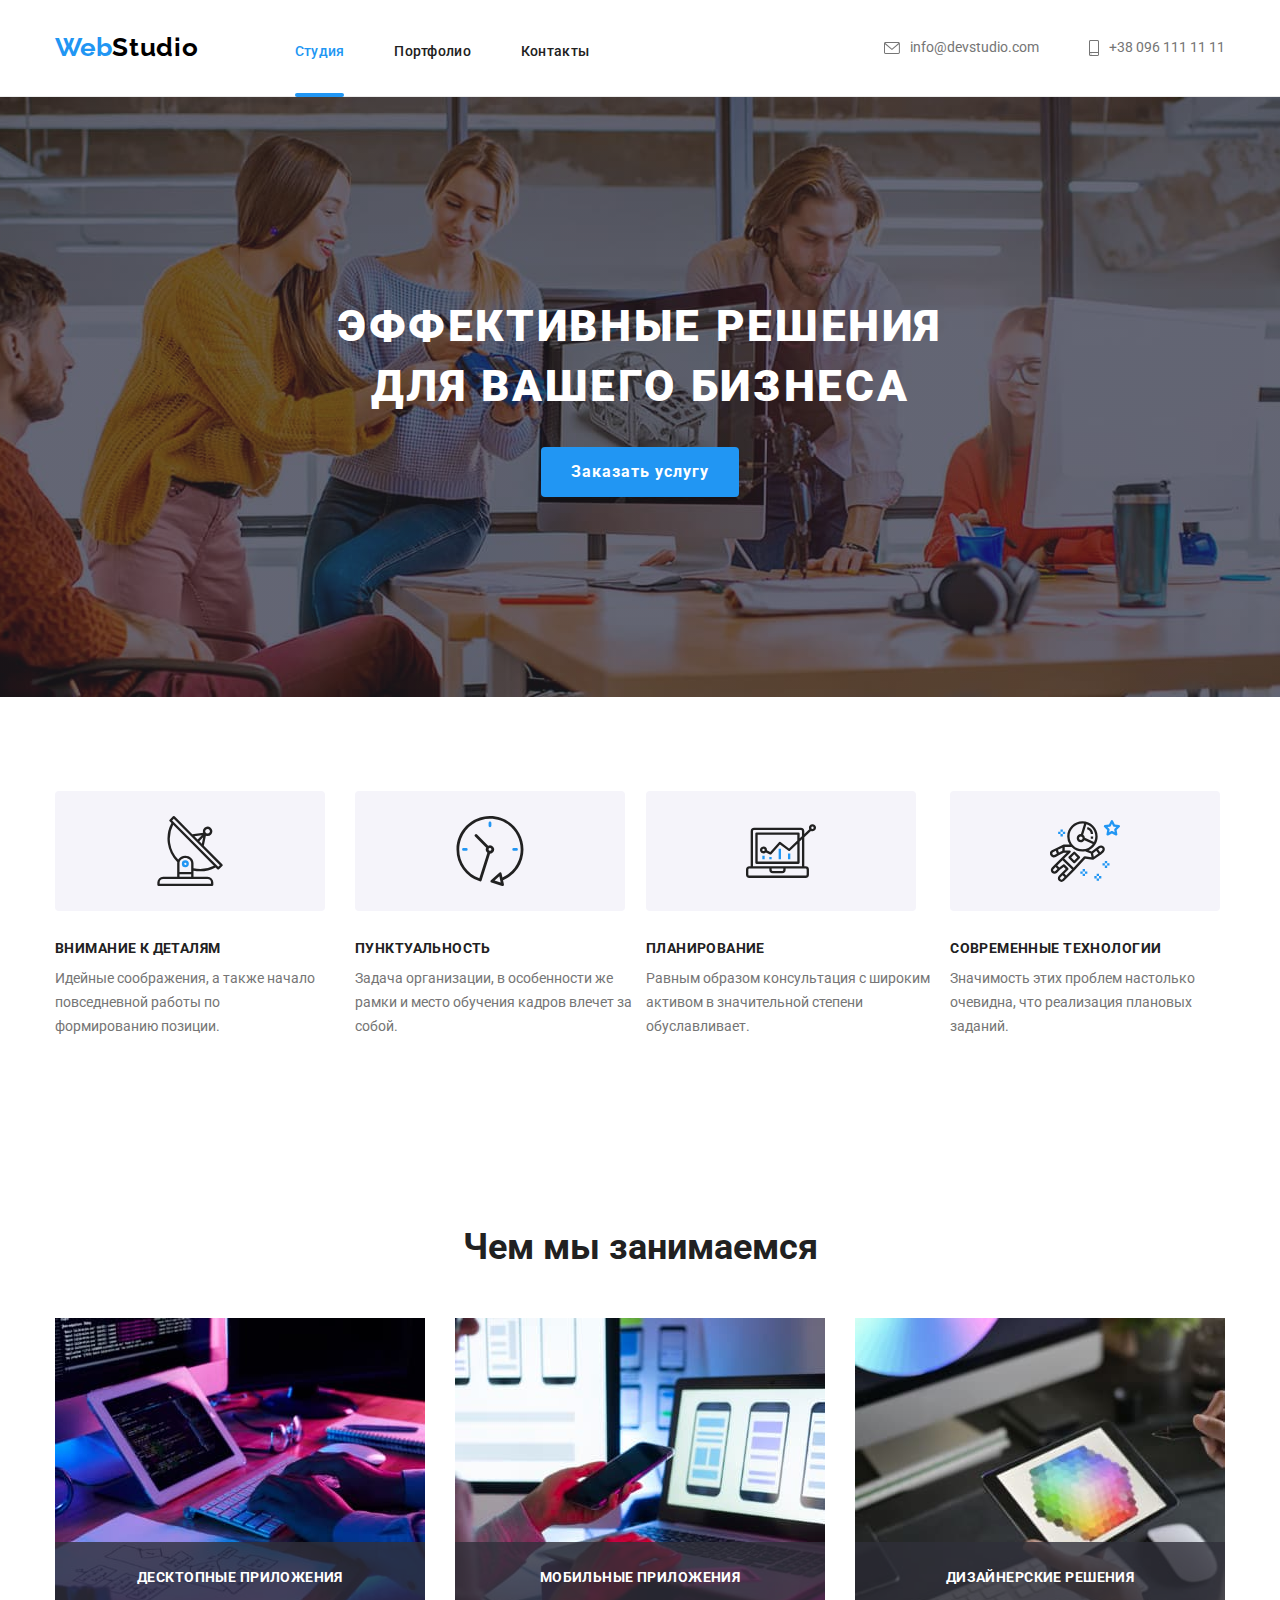
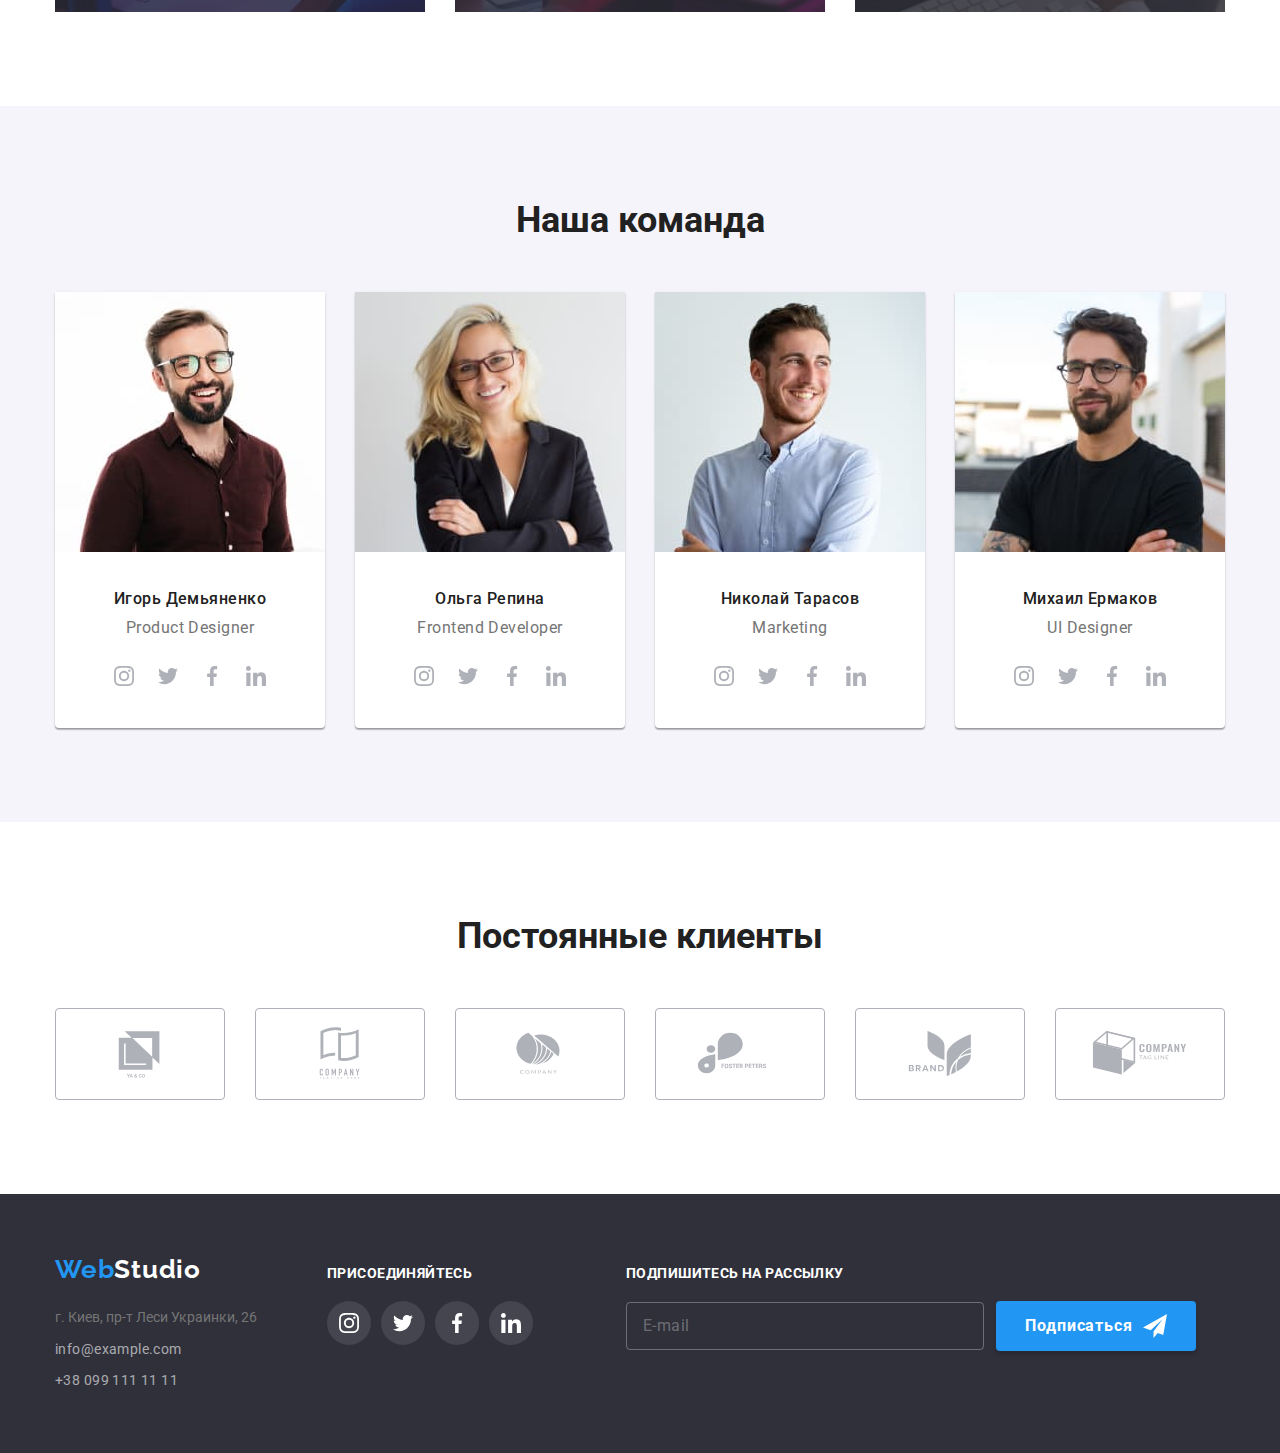
==== commit 5d325398: "commit-2" ====
--- a/index.html
+++ b/index.html
@@ -39,65 +39,64 @@
       </div>
     </header>
 
+    <!-- main -->
     <main>
-      <section class="main-section">
-        
-        <div class="container main-title">
-            <h1 class="page-title">Эффективные решения для вашего бизнеса</h1>
+      <section class="hero">
+        <div class="hero__main">
+            <h1 class="hero__title">Эффективные решения для вашего бизнеса</h1>
             <button data-modal-open class="btn" type="button" >Заказать услугу</button>
         </div>
-
       </section>
 
       <!--features-->
-      <section class="section">
-        <div class="container">
-          <h2 class="visually-hidden">hidden header</h2>
-          <ul class="features-list">
-            <li class="features-list-element">
-                  <div class="features-icons">
-                    <svg class="features-icons-svg">
+      <section class="features">
+        <div class="features__box">
+          <h2 class="visually__hidden">hidden header</h2>
+          <ul class="features__list">
+            <li class="features__item">
+                  <div class="features__icon-wrap">
+                    <svg width="70" height="70">
                       <use href="./images/sprite.svg#icon-antenna"></use>
                     </svg>
                   </div>      
-              <h3 class="features-title">Внимание к деталям</h3>
-              <p class="features-title-dscr">
+              <h3 class="features__title">Внимание к деталям</h3>
+              <p class="features__dscr">
                Идейные соображения, а также начало повседневной работы по
                формированию позиции.
               </p>
             </li>
             <li class="features-list-element">
-                  <div class="features-icons">
-                    <svg class="features-icons-svg">
+                  <div class="features__icon-wrap">
+                    <svg width="70" height="70">
                       <use href="./images/sprite.svg#icon-clock"></use>
                     </svg>
                   </div> 
-              <h3 class="features-title">Пунктуальность</h3>
-              <p class="features-title-dscr">
+              <h3 class="features__title">Пунктуальность</h3>
+              <p class="features__dscr">
                 Задача организации, в особенности же рамки и место обучения кадров
                 влечет за собой.
               </p>
             </li>
             <li class="features-list-element">
-                  <div class="features-icons">
-                    <svg class="features-icons-svg">
+                  <div class="features__icon-wrap">
+                    <svg width="70" height="70">
                       <use href="./images/sprite.svg#icon-diagram"></use>
                     </svg>
                   </div> 
-              <h3 class="features-title">Планирование</h3>
-              <p class="features-title-dscr">
+              <h3 class="features__title">Планирование</h3>
+              <p class="ffeatures__dscr">
                 Равным образом консультация с широким активом в значительной
                 степени обуславливает.
               </p>
             </li>
             <li class="features-list-element">
-                  <div class="features-icons">
-                    <svg class="features-icons-svg">
+                  <div class="features__icon-wrap">
+                    <svg width="70" height="70">
                       <use href="./images/sprite.svg#icon-astronaut"></use>
                     </svg>
                   </div> 
-              <h3 class="features-title">Современные технологии</h3>
-              <p class="features-title-dscr">
+              <h3 class="features__title">Современные технологии</h3>
+              <p class="features__dscr">
                 Значимость этих проблем настолько очевидна, что реализация
                 плановых заданий.
               </p>
@@ -106,47 +105,47 @@
         </div>
       </section>
 
-      <!-- #our work -->
-      <section class="section-work">
-        <div class="container">
-          <h2 class="section-title work-title">Чем мы занимаемся</h2>
-          <ul class="about-work">
-            <li class="list-work">
-            <div class="thumb">
+      <!-- occupations -->
+      <section class="occupations">
+        <div class="occupations__box">
+          <h2 class="title">Чем мы занимаемся</h2>
+          <ul class="occupations__list">
+            <li class="occupations__item">
+            <div class="occupations__thumb">
             <img class="work-p"
                 src="./images/box1.jpg"
                 width="370"
                 height="294"
                 alt="web разработка"
               />
-              <div class="label-work">
-              <p class="label">Десктопные приложения</p>
+              <div class="occupations__overlay">
+              <p class="occupations__text">Десктопные приложения</p>
               </div>
             </div>
             </li>
-            <li class="list-work">
-              <div class="thumb">
+            <li class="occupations__item">
+              <div class="occupations__thumb">
               <img
                 src="./images/box2.jpg"
                 width="370"
                 height="294"
                 alt="оптимизация сайта под моб. устроиства"
               />
-              <div class="label-work">
-              <p class="label">Мобильные приложения</p>
+              <div class="occupations__overlay">
+              <p class="occupations__text">Мобильные приложения</p>
               </div>
             </div>
             </li>
-            <li class="list-work">
-              <div class="thumb">
+            <li class="occupations__item">
+              <div class="occupations__thumb">
               <img
                 src="./images/box3.jpg"
                 width="370"
                 height="294"
                 alt="web дизайн"
               />
-              <div class="label-work">
-              <p class="label">Дизайнерские решения</p>
+              <div class="occupations__overlay">
+              <p class="occupations__text">Дизайнерские решения</p>
               </div>
               </div>  
             </li>
@@ -154,46 +153,46 @@
         </div>  
       </section>
 
-      <!-- our team-->
-      <section class="bgn-team section">
-        <div class="container">
-        <h2 class="section-title team-name">Наша команда</h2>
-        <ul class="team">
-          <li class="team-list border-team">
+      <!-- team -->
+      <section class="team">
+        <div class="team__box">
+        <h2 class="title">Наша команда</h2>
+        <ul class="team__list">
+          <li class="team__item">
             <img
               src="./images/img.jpg"
               width="270"
               height="260"
               alt="Игорь Демьяненко Product Designer"
             />
-            <div class="team-position">
-              <h3 class="team-item-name" >Игорь Демьяненко</h3>
-              <p class="team-item-position">Product Designer</p>
-              <ul class="social-icon">
-                <li class="social-icons-item">
-                  <a href="" class="social-icons-link" target="_blank" rel="noopener noreferrer">
-                    <svg class="social-icons-svg">
+            <div class="team__wrap">
+              <h3 class="team__person" >Игорь Демьяненко</h3>
+              <p class="team__position">Product Designer</p>
+              <ul class="team__social">
+                <li class="team__social-item">
+                  <a href="" class="team__social-link" target="_blank" rel="noopener noreferrer">
+                    <svg class="team__social-icon">
                       <use href="./images/sprite.svg#icon-instagram"></use>
                     </svg>
                   </a>
                 </li>
-                <li class="social-icons-item">
-                 <a href="" class="social-icons-link" target="_blank" rel="noopener noreferrer">
-                   <svg class="social-icons-svg">
+                <li class="team__social-item">
+                 <a href="" class="team__social-link" target="_blank" rel="noopener noreferrer">
+                   <svg class="team__social-icon">
                      <use href="./images/sprite.svg#icon-twitter"></use>
                    </svg>
                  </a>
                 </li>
-                <li class="social-icons-item">
-                 <a href="" class="social-icons-link" target="_blank" rel="noopener noreferrer">
-                   <svg class="social-icons-svg">
+                <li class="team__social-item">
+                 <a href="" class="team__social-link" target="_blank" rel="noopener noreferrer">
+                   <svg class="team__social-icon">
                      <use href="./images/sprite.svg#icon-facebook"></use>
                    </svg>
                  </a>
                 </li>
-                <li class="social-icons-item">
-                 <a href="" class="social-icons-link" target="_blank" rel="noopener noreferrer">
-                   <svg class="social-icons-svg">
+                <li class="team__social-item">
+                 <a href="" class="team__social-link" target="_blank" rel="noopener noreferrer">
+                   <svg class="team__social-icon">
                      <use href="./images/sprite.svg#icon-linkedin"></use>
                    </svg>
                  </a>
@@ -201,41 +200,41 @@
                </ul>
             </div>  
           </li>
-          <li class="team-list border-team">
+          <li class="team__item">
             <img
               src="./images/img1.jpg"
               width="270"
               height="260"
               alt="Ольга Репина Frontend Developer"
             />
-            <div class="team-position">
-              <h3 class="team-item-name">Ольга Репина</h3>
-              <p class="team-item-position">Frontend Developer</p>
-              <ul class="social-icon">
-                <li class="social-icons-item">
-                  <a href="" class="social-icons-link" target="_blank" rel="noopener noreferrer">
-                    <svg class="social-icons-svg">
+            <div class="team__wrap">
+              <h3 class="team__person">Ольга Репина</h3>
+              <p class="team__position">Frontend Developer</p>
+              <ul class="team__social">
+                <li class="team__social-item">
+                  <a href="" class="team__social-link" target="_blank" rel="noopener noreferrer">
+                    <svg class="team__social-icon">
                       <use href="./images/sprite.svg#icon-instagram"></use>
                     </svg>
                   </a>
                 </li>
-                <li class="social-icons-item">
-                 <a href="" class="social-icons-link" target="_blank" rel="noopener noreferrer">
-                   <svg class="social-icons-svg">
+                <li class="team__social-item">
+                 <a href="" class="team__social-link" target="_blank" rel="noopener noreferrer">
+                   <svg class="team__social-icon">
                      <use href="./images/sprite.svg#icon-twitter"></use>
                    </svg>
                  </a>
                 </li>
-                <li class="social-icons-item">
-                 <a href="" class="social-icons-link" target="_blank" rel="noopener noreferrer">
-                   <svg class="social-icons-svg">
+                <li class="team__social-item">
+                 <a href="" class="team__social-link" target="_blank" rel="noopener noreferrer">
+                   <svg class="team__social-icon">
                      <use href="./images/sprite.svg#icon-facebook"></use>
                    </svg>
                  </a>
                 </li>
-                <li class="social-icons-item">
-                 <a href="" class="social-icons-link" target="_blank" rel="noopener noreferrer">
-                   <svg class="social-icons-svg">
+                <li class="team__social-item">
+                 <a href="" class="team__social-link" target="_blank" rel="noopener noreferrer">
+                   <svg class="team__social-icon">
                      <use href="./images/sprite.svg#icon-linkedin"></use>
                    </svg>
                  </a>
@@ -243,41 +242,41 @@
                </ul>
             </div>
           </li>
-          <li class="team-list border-team">
+          <li class="team__item">
             <img
               src="./images/img2.jpg"
               width="270"
               height="260"
               alt="Николай Тарасов Marketing"
             />
-            <div class="team-position">
-              <h3 class="team-item-name">Николай Тарасов</h3>
-              <p class="team-item-position">Marketing</p>
-              <ul class="social-icon">
-                <li class="social-icons-item">
-                  <a href="" class="social-icons-link" target="_blank" rel="noopener noreferrer">
-                    <svg class="social-icons-svg">
+            <div class="team__wrap">
+              <h3 class="team__person">Николай Тарасов</h3>
+              <p class="team__position">Marketing</p>
+              <ul class="team__social">
+                <li class="team__social-item">
+                  <a href="" class="team__social-link" target="_blank" rel="noopener noreferrer">
+                    <svg class="team__social-icon">
                       <use href="./images/sprite.svg#icon-instagram"></use>
                     </svg>
                   </a>
                 </li>
-                <li class="social-icons-item">
-                 <a href="" class="social-icons-link" target="_blank" rel="noopener noreferrer">
-                   <svg class="social-icons-svg">
+                <li class="team__social-item">
+                 <a href="" class="team__social-link" target="_blank" rel="noopener noreferrer">
+                   <svg class="team__social-icon">
                      <use href="./images/sprite.svg#icon-twitter"></use>
                    </svg>
                  </a>
                 </li>
-                <li class="social-icons-item">
-                 <a href="" class="social-icons-link" target="_blank" rel="noopener noreferrer">
-                   <svg class="social-icons-svg">
+                <li class="team__social-item">
+                 <a href="" class="team__social-link" target="_blank" rel="noopener noreferrer">
+                   <svg class="team__social-icon">
                      <use href="./images/sprite.svg#icon-facebook"></use>
                    </svg>
                  </a>
                 </li>
-                <li class="social-icons-item">
-                 <a href="" class="social-icons-link" target="_blank" rel="noopener noreferrer">
-                   <svg class="social-icons-svg">
+                <li class="team__social-item">
+                 <a href="" class="team__social-link" target="_blank" rel="noopener noreferrer">
+                   <svg class="team__social-icon">
                      <use href="./images/sprite.svg#icon-linkedin"></use>
                    </svg>
                  </a>
@@ -285,41 +284,41 @@
                </ul>
             </div>  
           </li>
-          <li class="team-list border-team">
+          <li class="team__item">
             <img
               src="./images/img3.jpg"
               width="270"
               height="260"
               alt="Михаил Ермаков UI Designer"
             />
-            <div class="team-position">
-              <h3 class="team-item-name">Михаил Ермаков</h3>
-              <p class="team-item-position" >UI Designer</p>
-              <ul class="social-icon">
-                <li class="social-icons-item">
-                  <a href="" class="social-icons-link" target="_blank" rel="noopener noreferrer">
-                    <svg class="social-icons-svg">
+            <div class="team__wrap">
+              <h3 class="team__person">Михаил Ермаков</h3>
+              <p class="team__position" >UI Designer</p>
+              <ul class="team__social">
+                <li class="team__social-item">
+                  <a href="" class="team__social-link" target="_blank" rel="noopener noreferrer">
+                    <svg class="team__social-icon">
                       <use href="./images/sprite.svg#icon-instagram"></use>
                     </svg>
                   </a>
                 </li>
-                <li class="social-icons-item">
-                 <a href="" class="social-icons-link" target="_blank" rel="noopener noreferrer">
-                   <svg class="social-icons-svg">
+                <li class="team__social-item">
+                 <a href="" class="team__social-link" target="_blank" rel="noopener noreferrer">
+                   <svg class="team__social-icon">
                      <use href="./images/sprite.svg#icon-twitter"></use>
                    </svg>
                  </a>
                 </li>
-                <li class="social-icons-item">
-                 <a href="" class="social-icons-link" target="_blank" rel="noopener noreferrer">
-                   <svg class="social-icons-svg">
+                <li class="team__social-item">
+                 <a href="" class="team__social-link" target="_blank" rel="noopener noreferrer">
+                   <svg class="team__social-icon">
                      <use href="./images/sprite.svg#icon-facebook"></use>
                    </svg>
                  </a>
                 </li>
-                <li class="social-icons-item">
-                 <a href="" class="social-icons-link" target="_blank" rel="noopener noreferrer">
-                   <svg class="social-icons-svg">
+                <li class="team__social-item">
+                 <a href="" class="team__social-link" target="_blank" rel="noopener noreferrer">
+                   <svg class="team__social-icon">
                      <use href="./images/sprite.svg#icon-linkedin"></use>
                    </svg>
                  </a>
@@ -330,49 +329,50 @@
         </ul>
       </div>  
       </section>
-      <!--regular customers-->
-      <section class="section">
-        <div class="container">
-          <h4 class="clients-header">Постоянные клиенты</h4>
-          <ul class="customer-icons">
-            <li class="customer-icons-item">
-              <a href="" class="customer-icons-link" target="_blank" rel="noopener noreferrer">
-                <svg class="customer-icons-svg">
+
+      <!-- clients -->
+      <section class="clients">
+        <div class="clients__box">
+          <h4 class="title">Постоянные клиенты</h4>
+          <ul class="clients__list">
+            <li class="clients__item">
+              <a class="clients__link" href="" target="_blank" rel="noopener noreferrer">
+                <svg class="clients__icon">
                   <use href="./images/sprite.svg#icon-client1"></use>
                 </svg>
               </a>
             </li>
-            <li class="customer-icons-item">
-             <a href="" class="customer-icons-link" target="_blank" rel="noopener noreferrer">
-               <svg class="customer-icons-svg">
+            <li class="clients__item">
+             <a class="clients__link" href="" target="_blank" rel="noopener noreferrer">
+               <svg class="clients__icon">
                  <use href="./images/sprite.svg#icon-client2"></use>
                </svg>
              </a>
             </li>
-            <li class="customer-icons-item">
-             <a href="" class="customer-icons-link" target="_blank" rel="noopener noreferrer">
-               <svg class="customer-icons-svg">
+            <li class="clients__item">
+             <a class="clients__link" href="" target="_blank" rel="noopener noreferrer">
+               <svg class="clients__icon">
                  <use href="./images/sprite.svg#icon-client3"></use>
                </svg>
              </a>
             </li>
-            <li class="customer-icons-item">
-             <a href="" class="customer-icons-link" target="_blank" rel="noopener noreferrer">
-               <svg class="customer-icons-svg">
+            <li class="clients__item">
+             <a class="clients__link" href="" target="_blank" rel="noopener noreferrer">
+               <svg class="clients__icon">
                  <use href="./images/sprite.svg#icon-client4"></use>
                </svg>
              </a>
             </li>
-            <li class="customer-icons-item">
-              <a href="" class="customer-icons-link" target="_blank" rel="noopener noreferrer">
-                <svg class="customer-icons-svg">
+            <li class="clients__item">
+              <a class="clients__link" href="" target="_blank" rel="noopener noreferrer">
+                <svg class="clients__icon">
                   <use href="./images/sprite.svg#icon-client5"></use>
                 </svg>
               </a>
              </li>
-             <li class="customer-icons-item">
-              <a href="" class="customer-icons-link" target="_blank" rel="noopener noreferrer">
-                <svg class="customer-icons-svg">
+             <li class="clients__item">
+              <a class="clients__link" href="" target="_blank" rel="noopener noreferrer">
+                <svg class="clients__icon">
                   <use href="./images/sprite.svg#icon-client6"></use>
                 </svg>
               </a>
--- a/css/styles.css
+++ b/css/styles.css
@@ -50,8 +50,34 @@
   margin-right: auto;
 }
 
+.features,
+.occupations,
+.team,
+.clients,
+.galery {
+  padding-top: 94px;
+  padding-bottom: 94px;
+}
+
+.features,
+.occupations,
+.team,
+.clients,
+.galery {
+  padding-top: 94px;
+  padding-bottom: 94px;
+}
+
+.title {
+  margin-bottom: 50px;
+  font-weight: 700;
+  font-size: 36px;
+  line-height: 1.16;
+  text-align: center;
+  color: var(--main-text-cl);
+}
+
 /* навигация сайта */
-
 .header {
   padding-top: 32px;
   padding-bottom: 32px;
@@ -161,29 +187,49 @@
   opacity: 1;
 }
 
-/*hidden header h2*/
-.visually-hidden {
-  position: absolute;
-  clip: rect(1px 1 px 1px 1px);
-  clip: rect(1px, 1px 1px, 1px);
-  border: 0;
-  height: 1px;
-  width: 1px;
-  overflow: hidden;
-}
-
-/* page container */
-.container {
-  width: 1200px;
-  padding-left: 15px;
-  padding-right: 15px;
+/* main */
+/* main section */
+.hero {
+  background-color: var(--background-main);
+  background-image: linear-gradient(
+      to right,
+      var(--background-maim-color),
+      var(--background-maim-color)
+    ),
+    url("../images/img-main.jpeg");
+  background-repeat: no-repeat;
+  background-position: center;
+  text-align: center;
+}
+
+.hero__main {
+  height: 600px;
+  max-width: 1600px;
   margin-left: auto;
   margin-right: auto;
-}
-
-/* first page button "Заказать услугу" */
+  display: flex;
+  flex-direction: column;
+  justify-content: center;
+  align-items: center;
+}
+
+.hero__title {
+  margin-right: auto;
+  margin-left: auto;
+  margin-top: 0px;
+  margin-bottom: 30px;
+  max-width: 696px;
+  font-family: var(--main-font);
+  font-weight: 900;
+  font-size: 44px;
+  line-height: 1.36;
+  letter-spacing: 0.06em;
+  text-transform: uppercase;
+  color: var(--title-cl);
+}
+
+/* Заказать услугу */
 .btn {
-  /* bg */
   background: var(--accent-cl);
   box-shadow: 0px 4px 4px rgba(0, 0, 0, 0.15);
   border-radius: 4px;
@@ -200,46 +246,236 @@
   border: 0;
 }
 
-/* main section */
-.main-section {
-  background-color: var(--background-main);
-  background-image: linear-gradient(
-      to right,
-      var(--background-maim-color),
-      var(--background-maim-color)
-    ),
-    url("../images/img-main.jpeg");
-  background-repeat: no-repeat;
-  background-position: center;
+/* features */
+/*hidden header h2*/
+.visually__hidden {
+  position: absolute;
+  clip: rect(1px 1 px 1px 1px);
+  clip: rect(1px, 1px 1px, 1px);
+  border: 0;
+  height: 1px;
+  width: 1px;
+  overflow: hidden;
+}
+
+.features__list {
+  display: flex;
+  padding-left: 0px;
+  list-style: none;
+}
+
+.features__list > .features__item:not(:last-child) {
+  flex-basis: calc((100% - 4 * var(--margin-card)) / 4);
+  margin-right: var(--margin-card);
+}
+
+.features__title {
+  font-family: var(--main-font);
+  font-style: bold;
+  min-width: 270px;
+  margin-top: 30px;
+  margin-bottom: 10px;
+  font-size: 14px;
+  line-height: 1.14;
+  letter-spacing: 0.03em;
+  text-transform: uppercase;
+  color: var(--main-text-cl);
+}
+.features__dscr {
+  min-width: 270px;
+  font-size: 14px;
+  line-height: 1.71;
+}
+.features__icon-wrap {
+  width: 270px;
+  height: 120px;
+  display: flex;
+  align-items: center;
+  justify-content: center;
+  background: var(--second-bg);
+  border-radius: 4px;
+}
+
+/* occupations */
+.occupations {
+  padding-bottom: 94px;
+}
+
+.occupations__list {
+  display: flex;
+  flex-wrap: wrap;
+  margin-left: -30px;
+  margin-top: -30px;
+}
+
+.occupations__item {
+  display: block;
+  margin-left: 30px;
+  margin-top: 30px;
+  flex-basis: calc((100% - 3 * 30px) / 3);
+}
+
+.occupations__thumb {
+  position: relative;
+  height: 294px;
+}
+
+.occupations__overlay {
+  position: absolute;
+  bottom: 0;
+  display: flex;
+  align-items: center;
+  justify-content: center;
+  width: 370px;
+  height: 70px;
+  background-color: rgba(47, 48, 58, 0.8);
+}
+
+.occupations__text {
+  font-family: var(--main-font);
+  font-weight: bold;
+  font-size: 14px;
+  line-height: 16px;
+  letter-spacing: 0.03em;
+  text-transform: uppercase;
+  color: var(--title-cl);
+}
+
+/* team */
+.team {
+  background-color: var(--second-bg);
+}
+
+.team__list {
+  display: flex;
+  flex-wrap: wrap;
+  margin-left: -30px;
+  list-style: none;
+}
+
+.team__item {
+  margin-left: 30px;
+  flex-basis: calc((100% - 4 * 30px) / 4);
   text-align: center;
-}
-
-.main-title {
-  height: 600px;
-  max-width: 1600px;
+  background: var(--title-cl);
+  box-shadow: 0px 1px 3px rgba(0, 0, 0, 0.12), 0px 1px 1px rgba(0, 0, 0, 0.14),
+    0px 2px 1px rgba(0, 0, 0, 0.2);
+  border-radius: 0px 0px 4px 4px;
+}
+
+.team__wrap {
+  padding: 30px 32px;
+  text-align: center;
+}
+
+.team__person {
+  margin-bottom: 10px;
+  font-family: var(--main-font);
+  font-weight: 500;
+  font-size: 16px;
+  line-height: 1.18;
+  letter-spacing: 0.03em;
+  color: var(--main-text-cl);
+}
+
+.team__position {
+  margin-bottom: 16px;
+  font-family: var(--main-font);
+  font-weight: normal;
+  font-size: 16px;
+  line-height: 1.18;
+  letter-spacing: 0.03em;
+}
+
+.team__social {
+  display: inline-flex;
+  list-style: none;
+}
+
+.steam__social-item:not(:last-child) {
+  margin-right: 10px;
+}
+
+.team__social-link {
+  display: flex;
+  align-items: center;
+  justify-content: center;
+  width: 44px;
+  height: 44px;
+  border-radius: 50%;
+  background-color: var(--title-cl);
+  transition-duration: 250ms;
+  transition-timing-function: cubic-bezier(0.4, 0, 0.2, 1);
+}
+
+.team__social-icon {
+  width: 20px;
+  height: 20px;
+  fill: #afb1b8;
+  transition-duration: 250ms;
+  transition-timing-function: cubic-bezier(0.4, 0, 0.2, 1);
+}
+
+.team__social-link:hover,
+.team__social-link:focus {
+  background-color: var(--accent-cl);
+}
+
+.team__social-link:hover .team__social-icon,
+.team__social-link:focus .team__social-icon {
+  fill: var(--title-cl);
+}
+
+/* clients */
+.clients__list {
+  display: inline-flex;
+  list-style: none;
+}
+
+.clients__item:not(:last-child) {
+  margin-right: 30px;
+}
+
+.clients__link {
+  display: flex;
+  align-items: center;
+  justify-content: center;
+  width: 170px;
+  height: 92px;
+
+  border: 1px solid #afb1b8;
+  box-sizing: border-box;
+  border-radius: 4px;
+  transition-duration: 250ms;
+  transition-timing-function: cubic-bezier(0.4, 0, 0.2, 1);
+}
+
+.clients__icon {
+  width: 106px;
+  height: 60px;
+  fill: #afb1b8;
+  transition-duration: 250ms;
+  transition-timing-function: cubic-bezier(0.4, 0, 0.2, 1);
+}
+
+.clients__link:hover .clients__icon,
+.clients__link:focus .clients__icon {
+  fill: var(--accent-cl);
+}
+
+.clients__link:hover,
+.clients__link:focus {
+  border: 1px solid var(--accent-cl);
+  border-radius: 4px;
+}
+
+/* page container */
+.container {
+  width: 1200px;
+  padding-left: 15px;
+  padding-right: 15px;
   margin-left: auto;
   margin-right: auto;
-  display: flex;
-  flex-direction: column;
-  justify-content: center;
-  align-items: center;
-  padding-left: 15px;
-  padding-right: 15px;
-}
-
-.page-title {
-  margin-right: auto;
-  margin-left: auto;
-  margin-top: 0px;
-  margin-bottom: 30px;
-  max-width: 696px;
-  font-family: var(--main-font);
-  font-weight: 900;
-  font-size: 44px;
-  line-height: 1.36;
-  letter-spacing: 0.06em;
-  text-transform: uppercase;
-  color: var(--title-cl);
 }
 
 /* модальное окно */
@@ -250,7 +486,6 @@
   width: 100%;
   height: 100%;
   background-color: rgba(0, 0, 0, 0.2);
-
   transition-duration: 250ms;
   transition-timing-function: cubic-bezier(0.4, 0, 0.2, 1);
 }
@@ -270,7 +505,6 @@
   transform: translate(-50%, -50%);
   background-color: var(--title-cl);
   padding: 40px;
-
   box-shadow: 0px 1px 3px rgba(0, 0, 0, 0.12), 0px 1px 1px rgba(0, 0, 0, 0.14),
     0px 2px 1px rgba(0, 0, 0, 0.2);
   border-radius: 4px;
@@ -282,7 +516,6 @@
   right: 8px;
   padding: 0;
   background-color: transparent;
-
   display: flex;
   align-items: center;
   justify-content: center;
@@ -304,178 +537,6 @@
   padding-right: 0px;
   margin-left: auto;
   margin-right: auto;
-}
-
-/* our work */
-.section-work {
-  padding-bottom: 94px;
-}
-
-.about-work {
-  display: flex;
-  flex-wrap: wrap;
-  margin-left: -30px;
-  margin-top: -30px;
-}
-
-.list-work {
-  display: block;
-  margin-left: 30px;
-  margin-top: 30px;
-  flex-basis: calc((100% - 3 * 30px) / 3);
-}
-
-/*  */
-.section-title {
-  text-align: center;
-  margin-bottom: 50px;
-  font-family: var(--main-font);
-  font-weight: bold;
-  font-size: 36px;
-  line-height: 1.16;
-  letter-spacing: 0.03em;
-  color: var(--main-text-cl);
-}
-
-.team {
-  display: flex;
-  flex-wrap: wrap;
-  margin-left: -30px;
-  list-style: none;
-}
-
-.team-list {
-  margin-left: 30px;
-  flex-basis: calc((100% - 4 * 30px) / 4);
-}
-
-.bgn-team {
-  background-color: var(--second-bg);
-}
-
-.social-icon {
-  display: inline-flex;
-  list-style: none;
-}
-
-.social-icons-svg {
-  width: 20px;
-  height: 20px;
-  fill: #afb1b8;
-  transition-duration: 250ms;
-  transition-timing-function: cubic-bezier(0.4, 0, 0.2, 1);
-}
-
-.social-icons-link {
-  display: flex;
-  align-items: center;
-  justify-content: center;
-  width: 44px;
-  height: 44px;
-  border-radius: 50%;
-  background-color: var(--title-cl);
-  transition-duration: 250ms;
-  transition-timing-function: cubic-bezier(0.4, 0, 0.2, 1);
-}
-
-.social-icons-link:hover,
-.social-icons-link:focus {
-  background-color: var(--accent-cl);
-}
-
-.social-icons-link:hover .social-icons-svg,
-.social-icons-link:focus .social-icons-svg {
-  fill: var(--title-cl);
-}
-
-.social-icons-item:not(:last-child) {
-  margin-right: 10px;
-}
-
-.team-item-name {
-  margin-bottom: 10px;
-  font-family: var(--main-font);
-  font-weight: 500;
-  font-size: 16px;
-  line-height: 1.18;
-  letter-spacing: 0.03em;
-  color: var(--main-text-cl);
-}
-
-.team-item-position {
-  margin-bottom: 16px;
-  font-family: var(--main-font);
-  font-weight: normal;
-  font-size: 16px;
-  line-height: 1.18;
-  letter-spacing: 0.03em;
-}
-
-.team-position {
-  padding: 30px 32px;
-  text-align: center;
-}
-
-.border-team {
-  text-align: center;
-  background: var(--title-cl);
-  box-shadow: 0px 1px 3px rgba(0, 0, 0, 0.12), 0px 1px 1px rgba(0, 0, 0, 0.14),
-    0px 2px 1px rgba(0, 0, 0, 0.2);
-  border-radius: 0px 0px 4px 4px;
-}
-
-/*regular customers*/
-.clients-header {
-  margin-bottom: 50px;
-  font-family: var(--main-font);
-  font-weight: bold;
-  font-size: 36px;
-  line-height: 42px;
-  text-align: center;
-  letter-spacing: 0.03em;
-  color: var(--main-text-cl);
-}
-
-.customer-icons {
-  display: inline-flex;
-  list-style: none;
-}
-
-.customer-icons-item:not(:last-child) {
-  margin-right: 30px;
-}
-
-.customer-icons-link:hover .customer-icons-svg,
-.customer-icons-link:focus .customer-icons-svg {
-  fill: var(--accent-cl);
-}
-
-.customer-icons-link:hover,
-.customer-icons-link:focus {
-  border: 1px solid var(--accent-cl);
-  border-radius: 4px;
-}
-
-.customer-icons-link {
-  display: flex;
-  align-items: center;
-  justify-content: center;
-  width: 170px;
-  height: 92px;
-
-  border: 1px solid #afb1b8;
-  box-sizing: border-box;
-  border-radius: 4px;
-  transition-duration: 250ms;
-  transition-timing-function: cubic-bezier(0.4, 0, 0.2, 1);
-}
-
-.customer-icons-svg {
-  width: 106px;
-  height: 60px;
-  fill: #afb1b8;
-  transition-duration: 250ms;
-  transition-timing-function: cubic-bezier(0.4, 0, 0.2, 1);
 }
 
 .dark-bg {
@@ -548,11 +609,6 @@
   margin-right: 8px;
 }
 
-.section {
-  padding-top: 94px;
-  padding-bottom: 94px;
-}
-
 /* portfolio list */
 .card-set {
   display: flex;
@@ -596,51 +652,7 @@
   justify-content: start;
 }
 
-/*features*/
-.features-list {
-  display: flex;
-  padding-left: 0px;
-  list-style: none;
-}
-.features-list > .features-list-element:not(:last-child) {
-  flex-basis: calc((100% - 4 * var(--margin-card)) / 4);
-  margin-right: var(--margin-card);
-}
-
-.features-title {
-  font-family: var(--main-font);
-  font-style: bold;
-  min-width: 270px;
-  margin-top: 30px;
-  margin-bottom: 10px;
-  font-size: 14px;
-  line-height: 1.14;
-  letter-spacing: 0.03em;
-  text-transform: uppercase;
-  color: var(--main-text-cl);
-}
-.features-title-dscr {
-  min-width: 270px;
-  font-size: 14px;
-  line-height: 1.71;
-}
-.features-icons {
-  width: 270px;
-  height: 120px;
-  display: flex;
-  align-items: center;
-  justify-content: center;
-  background: var(--second-bg);
-  border-radius: 4px;
-}
-
-.features-icons-svg {
-  width: 70px;
-  height: 70px;
-}
-
 /**/
-
 .box {
   position: relative;
   display: flex;
@@ -675,38 +687,6 @@
   letter-spacing: 0.03em;
 
   color: #ffffff;
-}
-
-/*подпись секции "Чем мы занимаемся"*/
-.thumb {
-  position: relative;
-  height: 294px;
-}
-
-.label {
-  font-family: var(--main-font);
-  font-weight: bold;
-  font-size: 14px;
-  line-height: 16px;
-
-  letter-spacing: 0.03em;
-  text-transform: uppercase;
-
-  color: var(--title-cl);
-}
-
-.label-work {
-  position: absolute;
-  bottom: 0;
-
-  display: flex;
-  align-items: center;
-  justify-content: center;
-
-  width: 370px;
-  height: 70px;
-
-  background-color: rgba(47, 48, 58, 0.8);
 }
 
 /**/
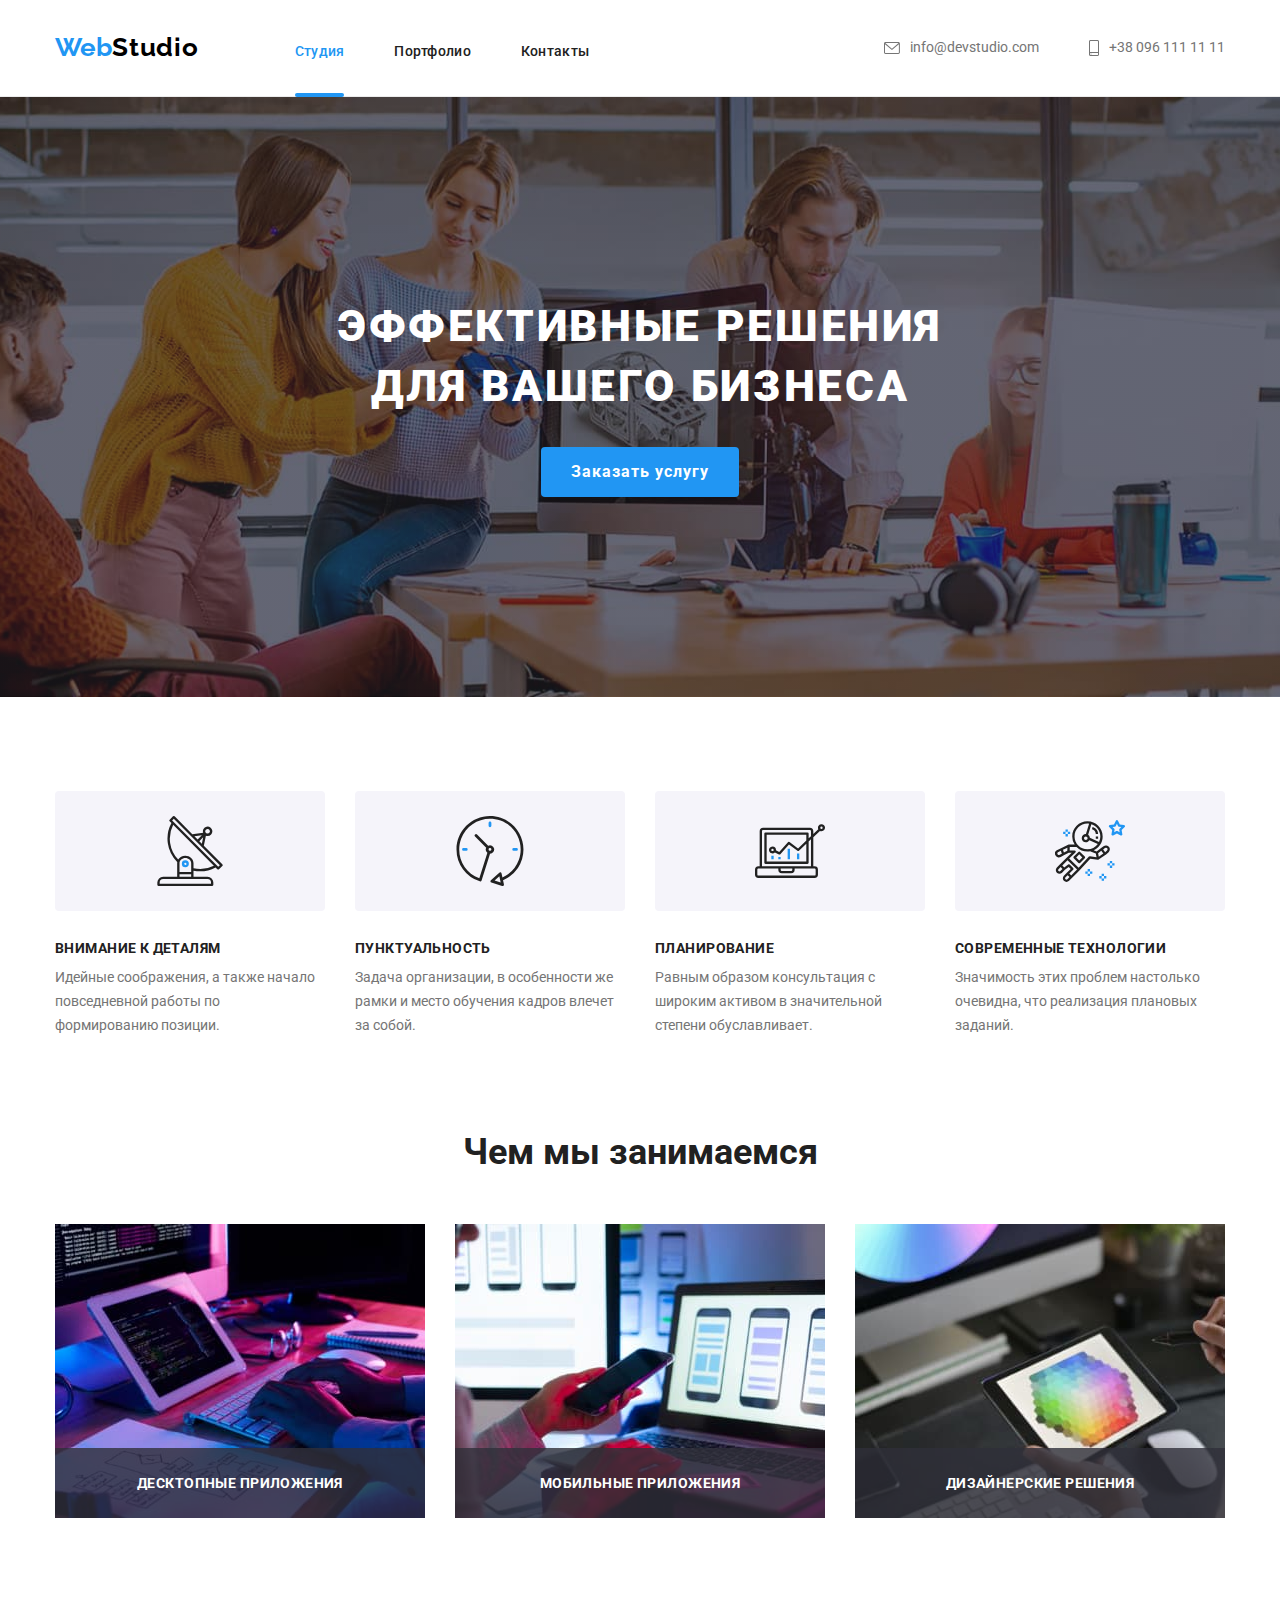
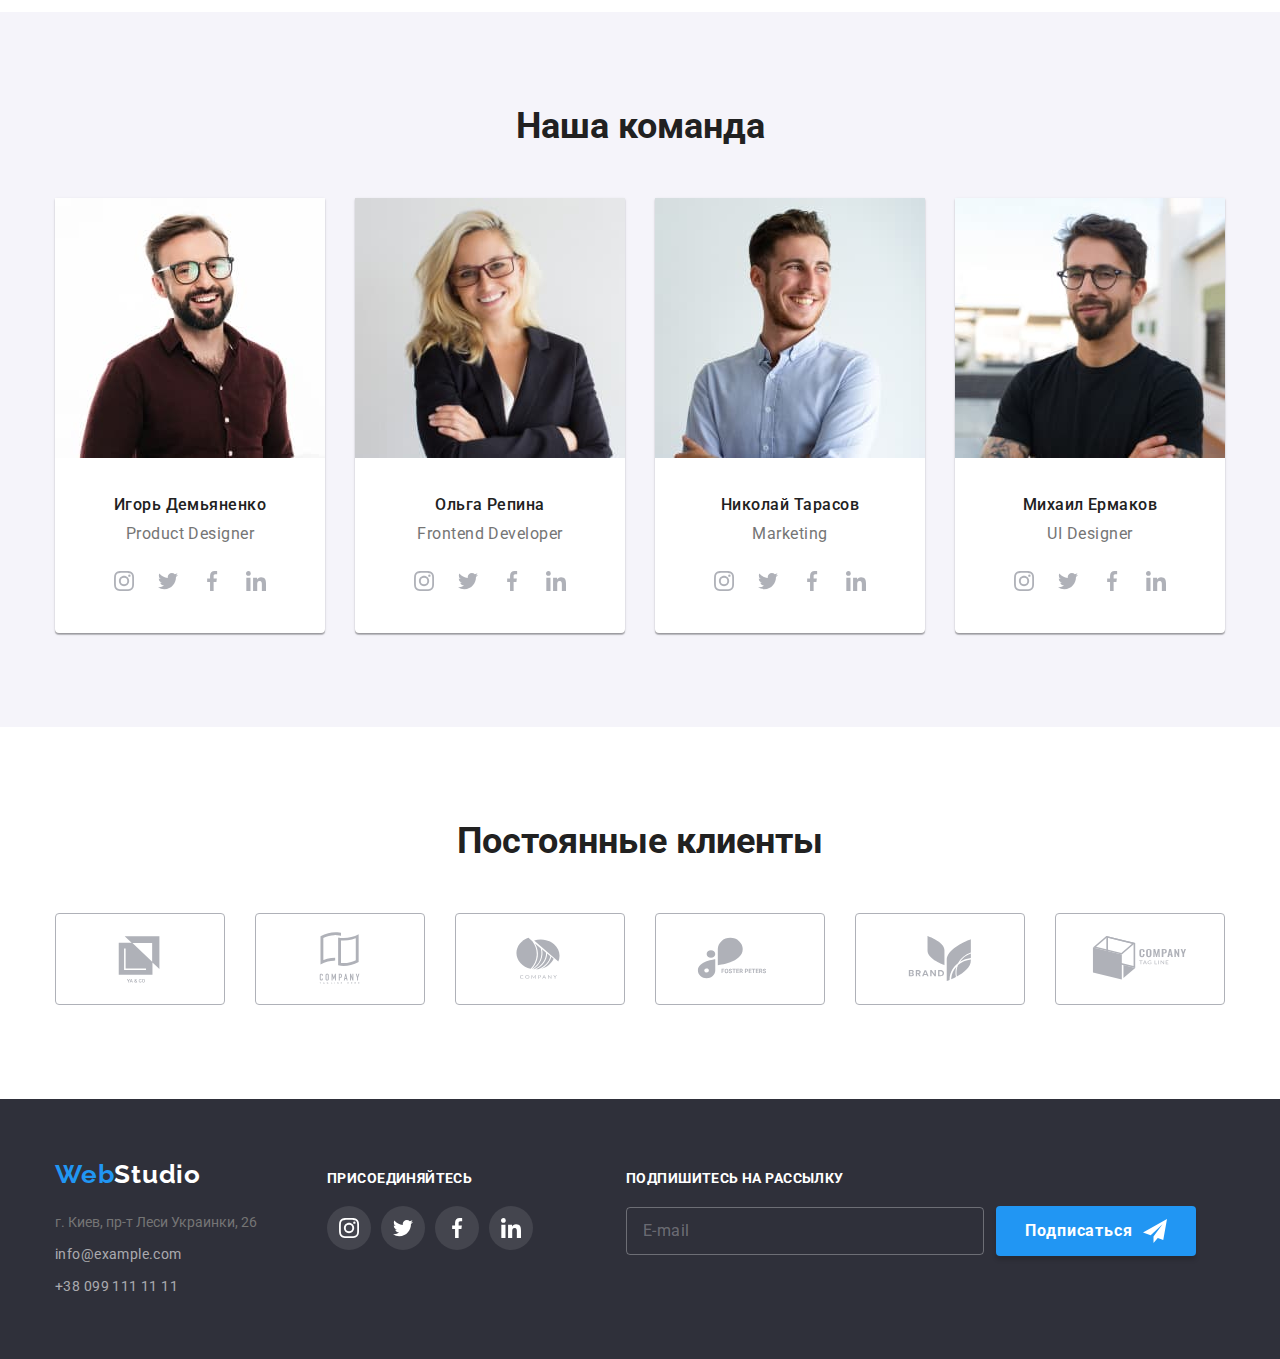
==== commit 6b8b3138: "rev" ====
--- a/index.html
+++ b/index.html
@@ -8,30 +8,30 @@
     <link rel="preconnect" href="https://fonts.gstatic.com">
     <link href="https://fonts.googleapis.com/css2?family=Raleway:wght@700&family=Roboto:wght@400;500;700;900&display=swap" rel="stylesheet">
     <link rel="stylesheet" href="https://cdnjs.cloudflare.com/ajax/libs/modern-normalize/1.0.0/modern-normalize.css">
-    <link rel="stylesheet" href="./css/styles.css"/>
+    <link rel="stylesheet" href="./css/main.min.css"/>
   </head>
   <body>
     <!-- навигация сайта -->
     <header class="header">
-      <div class="container">
+      <div class="header__container">
         <nav>
           <a class="header__logo" href="/">Web<span class="header__logo2">Studio</span></a>
-          <ul class="nav">
+          <ul class="nav__list">
             <li class="nav__item"><a class="nav__link nav__link--current" href="/">Студия</a></li>
             <li class="nav__item"><a class="nav__link" href="./portfolio.html">Портфолио</a></li>
             <li class="nav__item"><a class="nav__link" href="">Контакты</a></li>
           </ul>
         </nav>
-        <ul class="nav">
-          <li class="nav__list">
-            <a class="nav__contacts-link" href="mailto:info@devstudio.com">
-              <svg class="nav__contacts-icon" width="16" height="12">
+        <ul class="contacts__list">
+          <li class="contacts__item">
+            <a class="contacts__link" href="mailto:info@devstudio.com">
+              <svg class="contacts__icon" width="16" height="12">
               <use href="./images/sprite.svg#icon-envelope"> </use></svg>
             info@devstudio.com</a>
           </li>
           <li>
-          <a class="nav__contacts-link" href="tel:+380961111111">
-            <svg class="nav__contacts-icon" width="10" height="16">
+          <a class="contacts__link" href="tel:+380961111111">
+            <svg class="contacts__icon" width="10" height="16">
               <use href="./images/sprite.svg#icon-phone"> </use></svg>
             +38 096 111 11 11</a>
           </li>
@@ -42,19 +42,19 @@
     <!-- main -->
     <main>
       <section class="hero">
-        <div class="hero__main">
+        <div>
             <h1 class="hero__title">Эффективные решения для вашего бизнеса</h1>
-            <button data-modal-open class="btn" type="button" >Заказать услугу</button>
+            <button data-modal-open class="hero__btn" type="button" >Заказать услугу</button>
         </div>
       </section>
 
       <!--features-->
       <section class="features">
-        <div class="features__box">
+        <div class="features__container">
           <h2 class="visually__hidden">hidden header</h2>
           <ul class="features__list">
             <li class="features__item">
-                  <div class="features__icon-wrap">
+                  <div class="features__box">
                     <svg width="70" height="70">
                       <use href="./images/sprite.svg#icon-antenna"></use>
                     </svg>
@@ -65,8 +65,8 @@
                формированию позиции.
               </p>
             </li>
-            <li class="features-list-element">
-                  <div class="features__icon-wrap">
+            <li class="features__item">
+                  <div class="features__box">
                     <svg width="70" height="70">
                       <use href="./images/sprite.svg#icon-clock"></use>
                     </svg>
@@ -77,8 +77,8 @@
                 влечет за собой.
               </p>
             </li>
-            <li class="features-list-element">
-                  <div class="features__icon-wrap">
+            <li class="features__item">
+                  <div class="features__box">
                     <svg width="70" height="70">
                       <use href="./images/sprite.svg#icon-diagram"></use>
                     </svg>
@@ -89,8 +89,8 @@
                 степени обуславливает.
               </p>
             </li>
-            <li class="features-list-element">
-                  <div class="features__icon-wrap">
+            <li class="features__item">
+                  <div class="features__box">
                     <svg width="70" height="70">
                       <use href="./images/sprite.svg#icon-astronaut"></use>
                     </svg>
@@ -107,7 +107,7 @@
 
       <!-- occupations -->
       <section class="occupations">
-        <div class="occupations__box">
+        <div class="occupations__container">
           <h2 class="title">Чем мы занимаемся</h2>
           <ul class="occupations__list">
             <li class="occupations__item">
@@ -447,65 +447,56 @@
     </footer>
 
     <!-- модальное окно -->
-    <div data-modal class="backdrop is-hidden">
-      <div class="modal">
-        <button data-modal-close class="botton-close">
-          <svg class="icon-modal-close">
+    <div data-modal class="modal__backdrop is-hidden">
+      <div class="modal__wind">
+        <button data-modal-close class="modal__close-btn">
+          <svg class="modal__close-icon">
             <use href="./images/sprite-modal.svg#icon-close " ></use>
           </svg>
         </button>
 
-        <form class="modal-form" action="#" method="POST" autocomplete="off">
-          <h4 class="modal-title">Оставьте свои данные, мы вам перезвоним</h4>
+        <form class="form" action="#" method="POST" autocomplete="off">
+          <h4 class="form__title">Оставьте свои данные, мы вам перезвоним</h4>
 
           
-          <label class="modal-label" for="name">Имя</label>
-          <div class="modal-input-thumb"> 
-              <input class="modal-input" type="text" name="modal-input-name" id="name" placeholder=" " />
-                  <svg class="modal-icon" width="18" height="18">
+          <label class="form__label" for="name">Имя</label>
+          <div class="form__inp-thumb"> 
+              <input class="form__input" type="text" name="modal-input-name" id="name" placeholder=" " />
+                  <svg class="form__inp-icon" width="18" height="18">
                       <use href="./images/sprite-modal.svg#icon-person-modal"></use>
                   </svg>
           </div>
           
           
-          <label class="modal-label" for="phone">Телефон</label>
-          <div class="modal-input-thumb">  
-              <input class="modal-input" type="tel" name="modal-input-phone" id="phone" placeholder=" " />
-                  <svg class="modal-icon" width="18" height="18">
+          <label class="form__label" for="phone">Телефон</label>
+          <div class="form__inp-thumb">  
+              <input class="form__input" type="tel" name="modal-input-phone" id="phone" placeholder=" " />
+                  <svg class="form__inp-icon" width="18" height="18">
                       <use href="./images/sprite-modal.svg#icon-phone-modal"></use>
                   </svg>
           </div>
 
-          
-          <label class="modal-label" for="email">Почта</label>
-          <div class="modal-input-thumb">  
-              <input class="modal-input" type="email" name="modal-input-mail"/>
-                  <svg class="modal-icon" width="18" height="18">
+          <label class="form__label" for="email">Почта</label>
+          <div class="form__inp-thumb">  
+              <input class="form__input" type="email" name="modal-input-mail"/>
+                  <svg class="form__inp-icon" width="18" height="18">
                       <use href="./images/sprite-modal.svg#icon-email-modal"></use>
                   </svg>
           </div>
           
-          <label class="modal-label" for="coment">Комментарий</label>
-          <textarea class="modal-input modal-coment-text-area" name="modal-text-area-text" id="coment" placeholder="Введите текст"></textarea>
-
-          <div class="checkbox-wrap">
-              
-              <label class="modal-label-checkbox">
-                  <input class="checkbox-place" type="checkbox" name="checkbox-value" />
-                  <span class="checkbox-icon-wrap">
-                  <!--
-                      <svg class="checkbox-icon" width="16" height="15">
-                          <use href=></use>
-                      </svg>
-                    -->
+          <label class="form__label" for="coment">Комментарий</label>
+          <textarea class="form__input form__input--textarea" name="modal-text-area-text" id="coment" placeholder="Введите текст"></textarea>
+
+          <div class="form__checkbox">            
+              <label class="form__label-checkbox">
+                  <input class="form__checkbox-input" type="checkbox" name="checkbox-value" />
+                  <span class="form__castom-checkbox">
                   </span>
-                  
                   Соглашаюсь с рассылкой и принимаю 
-                  <a class="modal-link" href="#">Условия договора</a>
+                  <a class="form__link" href="#">Условия договора</a>
               </label>
           </div>
-          
-          <button class="btn modal-submit-btn" type="submit">Отправить</button>
+          <button class="form__btn" type="submit">Отправить</button>
       </form>
 
       </div>
--- a/css/main.min.css
+++ b/css/main.min.css
@@ -0,0 +1,2 @@
+:root{--main-text-cl: #212121;--accent-cl: #2196f3;--grey-dg-text: #757575;--title-cl: #ffffff;--dark-dg: #2f303a;--second-bg: #f5f4fa;--logo-font: "Raleway", sans-serif;--main-font: "Roboto", sans-serif;--margin-card: 30px;--border-color: #eeeeee;--background-main: #c4c4c4;--background-maim-color: rgba(47, 48, 58, 0.4)}h1,h2,h3,h4,h5,h6,p,ul{margin:0;padding:0}a{text-decoration:none}body{font-family:var(--main-font);font-size:14px;line-height:1.71;color:var(--grey-dg-text)}.header__container,.features__container,.occupations__container,.team__box,.clients__box,.footer__box,.galery__container{width:1200px;padding-left:15px;padding-right:15px;margin-left:auto;margin-right:auto}.visually__hidden{position:absolute;clip:rect(1px 1 px 1px 1px);clip:rect(1px, 1px 1px, 1px);border:0;height:1px;width:1px;overflow:hidden}.title{margin-bottom:50px;font-weight:700;font-size:36px;line-height:1.16;text-align:center;color:var(--main-text-cl)}.features,.occupations,.team,.clients,.galery{padding-top:94px;padding-bottom:94px}.hero__btn{background:var(--accent-cl);box-shadow:0px 4px 4px rgba(0,0,0,0.15);border-radius:4px;font-family:var(--main-font);font-style:normal;font-weight:bold;font-size:16px;line-height:1.87;border:none;letter-spacing:0.06em;padding:10px 30px;color:var(--title-cl);cursor:pointer;border:0}.form__btn{margin-right:auto;margin-left:auto;width:200px;height:50px;background:#188ce8;box-shadow:0px 4px 4px rgba(0,0,0,0.15);border-radius:4px;border:none;font-family:var(--main-font);font-weight:bold;font-size:16px;line-height:30px;letter-spacing:0.06em;color:#ffffff;cursor:pointer}.modal__backdrop{position:fixed;top:0;left:0;width:100%;height:100%;background-color:rgba(0,0,0,0.2);transition-duration:250ms;transition-timing-function:cubic-bezier(0.4, 0, 0.2, 1)}.is-hidden{visibility:hidden;opacity:0;pointer-events:none}.modal__wind{position:absolute;width:528px;height:581px;top:50%;left:50%;transform:translate(-50%, -50%);background-color:var(--title-cl);padding:40px;box-shadow:0px 1px 3px rgba(0,0,0,0.12),0px 1px 1px rgba(0,0,0,0.14),0px 2px 1px rgba(0,0,0,0.2);border-radius:4px}.modal__close-btn{position:absolute;top:8px;right:8px;padding:0;background-color:transparent;display:flex;align-items:center;justify-content:center;width:30px;height:30px;border:1px solid rgba(0,0,0,0.1);border-radius:50%}.modal__close-btn:hover .modal__close-icon,.modal__close-btn:focus .modal__close-icon{fill:var(--accent-cl);cursor:pointer}.modal__close-icon{width:18px;height:18px}.form{display:flex;flex-direction:column}.form__title{margin-bottom:12px;font-weight:700;font-size:20px;line-height:1.15;text-align:center;color:#212121}.form__label{margin-bottom:4px;font-weight:500;font-size:12px;line-height:1.16;letter-spacing:0.01em}.form__inp-thumb{position:relative;margin-bottom:10px}.form__input{width:100%;padding:11px 12px 11px 42px;border:1px solid rgba(33,33,33,0.2);border-radius:4px;outline:none;transition:border 250ms cubic-bezier(0.4, 0, 0.2, 1);color:#212121}.form__input:focus,.form__input--textarea:focus{border:1px solid #2196f3}.form__input:focus+.form__inp-icon{fill:#2196f3}.form__inp-icon{position:absolute;top:50%;left:12px;transform:translateY(-50%);fill:#212121;transition:fill 250ms cubic-bezier(0.4, 0, 0.2, 1)}.form__input--textarea{width:100%;height:120px;padding:12px 16px 12px 16px;margin-bottom:20px;resize:none;transition:border 250ms cubic-bezier(0.4, 0, 0.2, 1)}.form__input--textarea::placeholder{font-weight:500;font-size:12px;line-height:1.16;letter-spacing:0.01em;color:rgba(117,117,117,0.5)}.form__checkbox{display:flex;justify-content:center;align-items:center;margin-bottom:30px}.form__label-checkbox{display:flex;align-items:center;font-weight:500;font-size:14px;line-height:1.71}.form__checkbox-input{position:absolute;width:1px;height:1px;overflow:hidden;clip:rect(0 0 0 0)}.form__castom-checkbox{position:relative;display:inline-block;width:16px;height:15px;margin-right:7px;background-color:#ffffff;border:2px solid #212121;border-radius:2px;transition:background-color 250ms cubic-bezier(0.4, 0, 0.2, 1),border 250ms cubic-bezier(0.4, 0, 0.2, 1);background-image:url("data:image/svg+xml,%3Csvg width='13' height='10' viewBox='0 0 13 10' fill='none' xmlns='http://www.w3.org/2000/svg'%3E%3Cpath d='M1.95703 4.75166L1.88825 4.68604L1.81923 4.75141L0.93123 5.59258L0.854858 5.66492L0.930974 5.73753L4.42671 9.07236L4.49574 9.1382L4.56476 9.07236L12.069 1.91352L12.1449 1.84116L12.069 1.76881L11.1873 0.927644L11.1183 0.861826L11.0493 0.927611L4.49577 7.17353L1.95703 4.75166Z' fill='white' stroke='white' stroke-width='0.2'/%3E%3C/svg%3E%0A")}.form__checkbox-input:checked+.form__castom-checkbox{background-color:#2196f3;border:2px solid #2196f3}.form__checkbox-input:checked:focus+.form__castom-checkbox{background-color:#2196f3;border:2px solid #2196f3}.form__checkbox-input:focus+.form__castom-checkbox{border:2px solid #2196f3}.form__link{margin-left:5px;color:#2196f3}.header{padding-top:32px;padding-bottom:32px;border-bottom:1px solid #ececec}.header__container{display:flex;align-items:center;justify-content:space-between}.header__logo{display:inline-block;margin-right:93px;text-decoration:none;font-family:var(--logo-font);font-weight:bold;font-size:26px;line-height:1.19;color:var(--accent-cl)}.nav__list{display:inline-flex;list-style:none}.contacts__list{display:inline-flex;list-style:none}.nav__item:not(:last-child){margin-right:50px}.contacts__item{margin-right:50px}.header__logo2{font-family:var(--logo-font);font-weight:bold;font-size:26px;line-height:1.19;letter-spacing:0.03em;color:#000000}.nav__link{color:inherit;text-decoration:none;font-family:var(--main-font);font-weight:500;line-height:1.14px;letter-spacing:0.02em;color:var(--main-text-cl);transition-duration:250ms;transition-timing-function:cubic-bezier(0.4, 0, 0.2, 1)}.nav__link:hover,.nav__link:focus{color:var(--accent-cl)}.nav__link--current{color:var(--accent-cl)}.contacts__link{display:flex;align-items:center;color:inherit;text-decoration:none;transition-duration:250ms;transition-timing-function:cubic-bezier(0.4, 0, 0.2, 1)}.contacts__link:hover,.contacts__link:focus{color:var(--accent-cl)}.contacts__icon{fill:currentColor;margin-right:10px}.nav__link{position:relative}.nav__link::after,.nav__link--current::after{content:"";display:block;position:absolute;margin-top:29px;width:100%;height:4px;background-color:var(--accent-cl);border-radius:2px}.nav__link::after{opacity:0}.nav__link--current::after{opacity:1}.hero{padding-top:200px;padding-bottom:200px;background-color:var(--background-main);background-image:linear-gradient(to right, var(--background-maim-color), var(--background-maim-color)),url("../images/img-main.jpeg");background-repeat:no-repeat;background-position:center;text-align:center}.hero__title{margin-right:auto;margin-left:auto;margin-top:0px;margin-bottom:30px;max-width:696px;font-family:var(--main-font);font-weight:900;font-size:44px;line-height:1.36;letter-spacing:0.06em;text-transform:uppercase;color:var(--title-cl)}.features__list{display:flex;padding-left:0px;list-style:none}.features__list>.features__item:not(:last-child){flex-basis:calc((100% - 4 * var(--margin-card)) / 4);margin-right:var(--margin-card)}.features__title{font-family:var(--main-font);font-style:bold;min-width:270px;margin-top:30px;margin-bottom:10px;font-size:14px;line-height:1.14;letter-spacing:0.03em;text-transform:uppercase;color:var(--main-text-cl)}.features__dscr{min-width:270px;font-size:14px;line-height:1.71}.features__box{width:270px;height:120px;display:flex;align-items:center;justify-content:center;background:var(--second-bg);border-radius:4px}.occupations{padding-top:0px;padding-bottom:94px}.occupations__list{display:flex;flex-wrap:wrap;margin-left:-30px;margin-top:-30px}.occupations__item{display:block;margin-left:30px;margin-top:30px;flex-basis:calc((100% - 3 * 30px) / 3)}.occupations__thumb{position:relative;height:294px}.occupations__overlay{position:absolute;bottom:0;display:flex;align-items:center;justify-content:center;width:370px;height:70px;background-color:rgba(47,48,58,0.8)}.occupations__text{font-family:var(--main-font);font-weight:bold;font-size:14px;line-height:16px;letter-spacing:0.03em;text-transform:uppercase;color:var(--title-cl)}.team{background-color:var(--second-bg)}.team__list{display:flex;flex-wrap:wrap;margin-left:-30px;list-style:none}.team__item{margin-left:30px;flex-basis:calc((100% - 4 * 30px) / 4);text-align:center;background:var(--title-cl);box-shadow:0px 1px 3px rgba(0,0,0,0.12),0px 1px 1px rgba(0,0,0,0.14),0px 2px 1px rgba(0,0,0,0.2);border-radius:0px 0px 4px 4px}.team__wrap{padding:30px 32px;text-align:center}.team__person{margin-bottom:10px;font-family:var(--main-font);font-weight:500;font-size:16px;line-height:1.18;letter-spacing:0.03em;color:var(--main-text-cl)}.team__position{margin-bottom:16px;font-family:var(--main-font);font-weight:normal;font-size:16px;line-height:1.18;letter-spacing:0.03em}.team__social{display:inline-flex;list-style:none}.steam__social-item:not(:last-child){margin-right:10px}.team__social-link{display:flex;align-items:center;justify-content:center;width:44px;height:44px;border-radius:50%;background-color:var(--title-cl);transition-duration:250ms;transition-timing-function:cubic-bezier(0.4, 0, 0.2, 1)}.team__social-icon{width:20px;height:20px;fill:#afb1b8;transition-duration:250ms;transition-timing-function:cubic-bezier(0.4, 0, 0.2, 1)}.team__social-link:hover,.team__social-link:focus{background-color:var(--accent-cl)}.team__social-link:hover .team__social-icon,.team__social-link:focus .team__social-icon{fill:var(--title-cl)}.clients__list{display:inline-flex;list-style:none}.clients__item:not(:last-child){margin-right:30px}.clients__link{display:flex;align-items:center;justify-content:center;width:170px;height:92px;border:1px solid #afb1b8;box-sizing:border-box;border-radius:4px;transition-duration:250ms;transition-timing-function:cubic-bezier(0.4, 0, 0.2, 1)}.clients__icon{width:106px;height:60px;fill:#afb1b8;transition-duration:250ms;transition-timing-function:cubic-bezier(0.4, 0, 0.2, 1)}.clients__link:hover .clients__icon,.clients__link:focus .clients__icon{fill:var(--accent-cl)}.clients__link:hover,.clients__link:focus{border:1px solid var(--accent-cl);border-radius:4px}.galery__filter{display:flex;margin-bottom:50px;padding-left:0px;justify-content:center;list-style:none}.galery__filter-item:not(:last-child){margin-right:8px}.galery__btn{padding:6px 22px;font-family:var(--main-font);font-weight:500;font-size:16px;line-height:1.62;text-align:center;background-color:var(--second-bg);color:var(--main-text-cl);border:none;outline:none;border-radius:4px;transition-duration:250ms;transition-timing-function:cubic-bezier(0.4, 0, 0.2, 1)}.galery__btn:hover,.galery__btn:focus{color:var(--title-cl);background-color:var(--accent-cl);cursor:pointer;box-shadow:0px 3px 1px rgba(0,0,0,0.1),0px 1px 2px rgba(0,0,0,0.08),0px 2px 2px rgba(0,0,0,0.12);filter:drop-shadow(0px 4px 4px rgba(0,0,0,0.25))}.galery__list{display:flex;flex-wrap:wrap;margin-left:-30px;margin-top:-30px;list-style:none}.galery__item{margin-left:30px;margin-top:30px;flex-basis:calc((100% - 3 * 30px) / 3)}.galery__link{display:block;transition-duration:250ms;transition-timing-function:cubic-bezier(0.4, 0, 0.2, 1)}.galery__link:hover,.galery__link:focus{box-shadow:0px 1px 1px rgba(0,0,0,0.12),0px 4px 4px rgba(0,0,0,0.06),1px 4px 6px rgba(0,0,0,0.16)}.galery__link:hover .galery__overlay,.galery__link:focus .galery__overlay{transform:translateY(0)}.galery__wrap{position:relative;display:flex;overflow:hidden}.galery__img{display:block;max-width:100%;height:auto}.galery__overlay{position:absolute;display:flex;align-items:center;top:0;left:0;width:100%;height:100%;transform:translateY(100%);transition-duration:250ms;transition-timing-function:cubic-bezier(0.4, 0, 0.2, 1);background-color:rgba(33,150,243,0.9)}.galery__overlay .galery__text{padding:63px 24px;font-family:var(--main-font);font-size:18px;line-height:1.56%px;letter-spacing:0.03em;color:#ffffff}.galery__card{padding:20px 24px;background:var(--title-cl);border:1px solid var(--border-color);box-sizing:border-box}.galery__card-title{font-family:var(--main-font);font-weight:bold;font-size:18px;line-height:2;letter-spacing:0.06em;color:var(--main-text-cl)}.galery__card-dscr{font-family:var(--main-font);font-weight:normal;font-size:16px;line-height:1.87;letter-spacing:0.03em;color:var(--grey-dg-text)}.footer{background-color:var(--dark-dg);padding-top:60px;padding-bottom:60px}.footer__box{display:flex;align-items:baseline}.footer__address-area{margin-right:70px}.footer__logo{text-decoration:none;font-family:var(--logo-font);font-weight:bold;font-size:26px;line-height:1.19;letter-spacing:0.03em;color:var(--accent-cl)}.footer__logo2{font-family:var(--logo-font);font-weight:bold;font-size:26px;line-height:1.19;letter-spacing:0.03em;color:var(--title-cl)}.footer__address-wrap{font-style:inherit;margin-top:20px;list-style:none}.footer__address{margin-bottom:8px}.footer__list{display:inline;margin-left:0px;margin-top:8px;list-style:none}.footer__item{margin-bottom:8px}.footer__link{line-height:1.71;letter-spacing:0.03em;color:rgba(255,255,255,0.6)}.footer__social{margin-right:93px}.footer__social-text{font-family:var(--main-font);margin-bottom:20px;font-weight:bold;font-size:14px;line-height:16px;letter-spacing:0.03em;text-transform:uppercase;color:var(--title-cl)}.footer__social-list{display:inline-flex;list-style:none}.footer__social-item:not(:last-child){margin-right:10px}.footer__social-link:hover,.footer__social-link:focus{background-color:var(--accent-cl);border-radius:50%}.footer__social-link{display:flex;align-items:center;justify-content:center;width:44px;height:44px;border-radius:50%;background-color:rgba(255,255,255,0.1);transition-duration:250ms;transition-timing-function:cubic-bezier(0.4, 0, 0.2, 1)}.footer__social-link:hover{background-color:var(--accent-cl)}.footer__social-link:hover .footer-icons,.footer__social-link:focus .social-icons{fill:var(--title-cl)}.footer__social-icon{width:20px;height:20px;fill:var(--title-cl)}.footer__label{margin-bottom:20px;font-family:Roboto;font-weight:bold;font-size:14px;line-height:16px;letter-spacing:0.03em;text-transform:uppercase;color:#ffffff}.footer__form{display:flex;align-items:center}.footer__input{margin:0;margin-right:12px;padding:15px 16px 15px 16px;min-width:358px;border:1px solid rgba(255,255,255,0.3);border-radius:4px;outline:none;background-color:transparent;color:rgba(255,255,255,0.3)}.footer__input::placeholder{font-family:Roboto;font-size:16px;line-height:1.25%px;letter-spacing:0.03em;color:rgba(255,255,255,0.3)}.footer__btn{display:flex;align-items:center;justify-content:center;font-family:Roboto;font-style:normal;font-weight:bold;font-size:16px;line-height:1.87%;letter-spacing:0.06em;color:#ffffff;width:200px;height:50px;background-color:#2196f3;box-shadow:0px 4px 4px rgba(0,0,0,0.15);border-radius:4px;border:none;cursor:pointer}.footer__btn-icon{margin-left:10px;width:24px;height:24px;fill:var(--title-cl)}
+/*# sourceMappingURL=main.min.css.map */